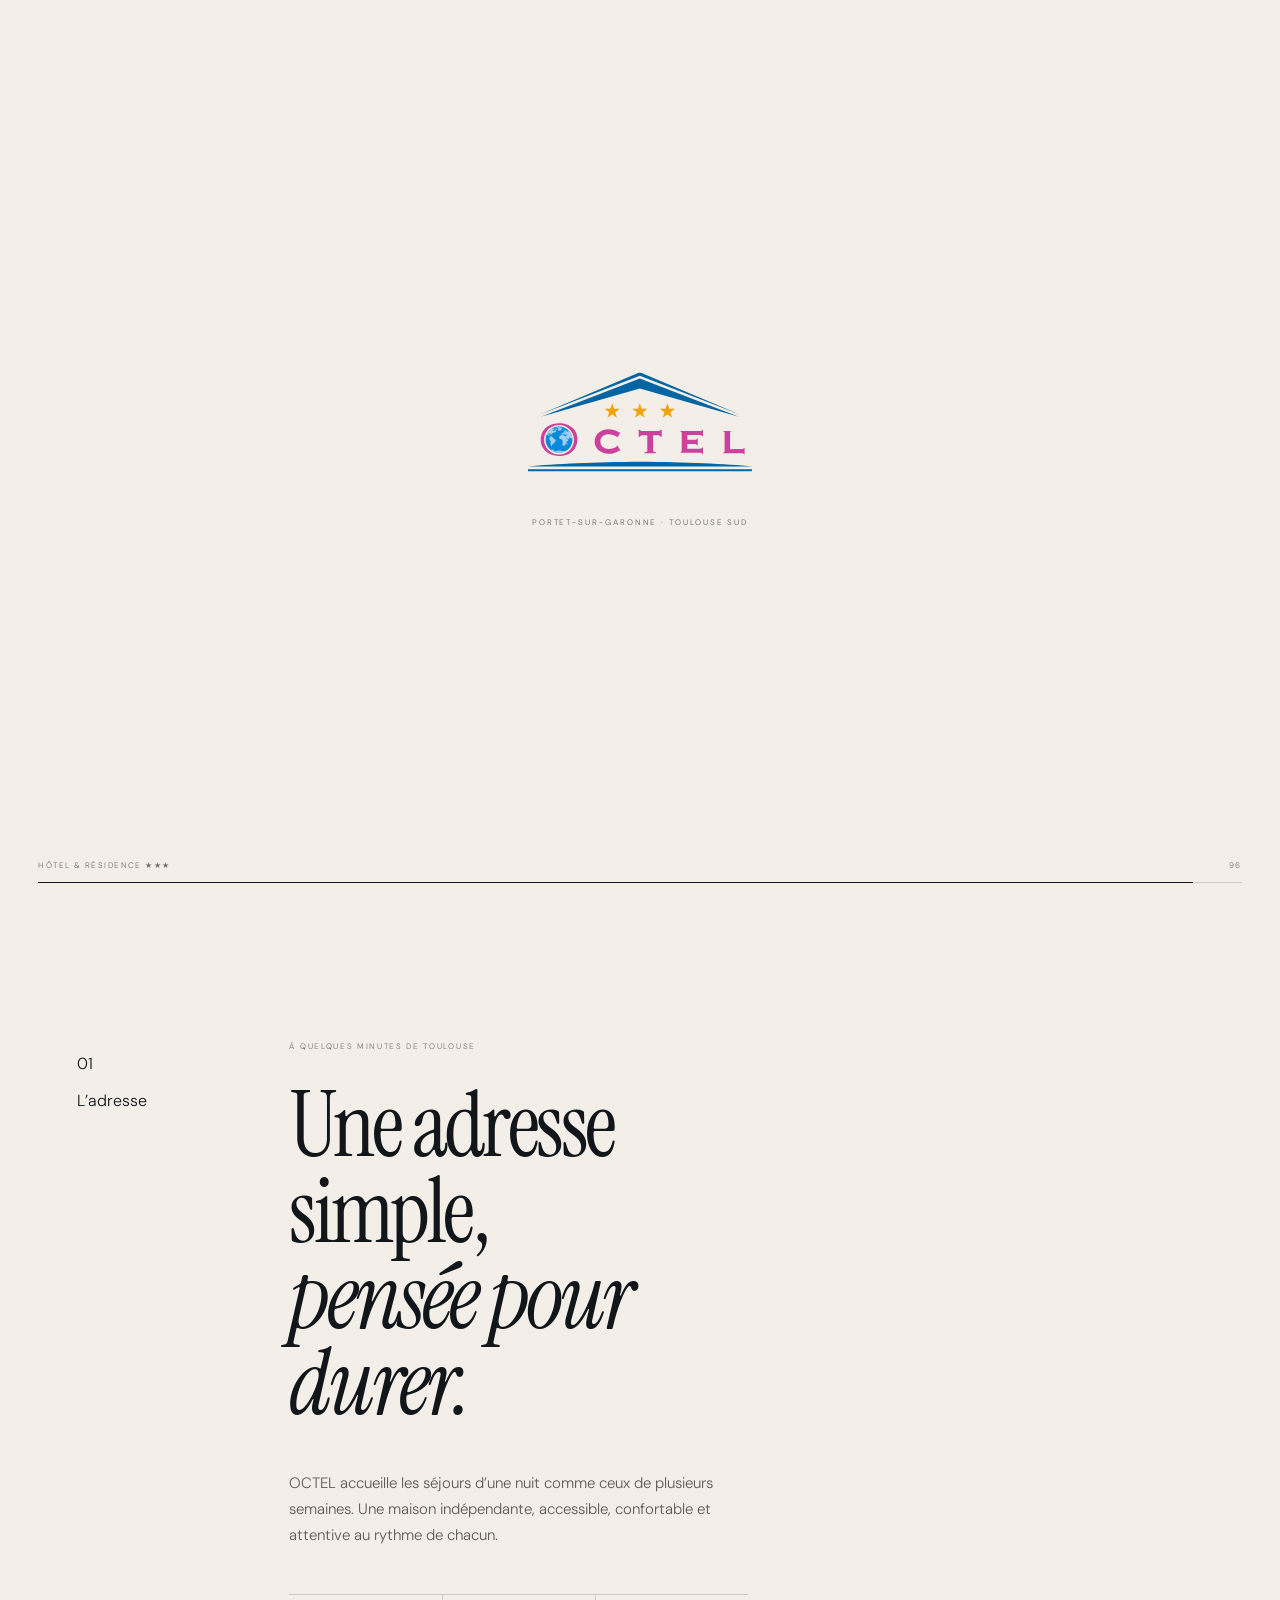
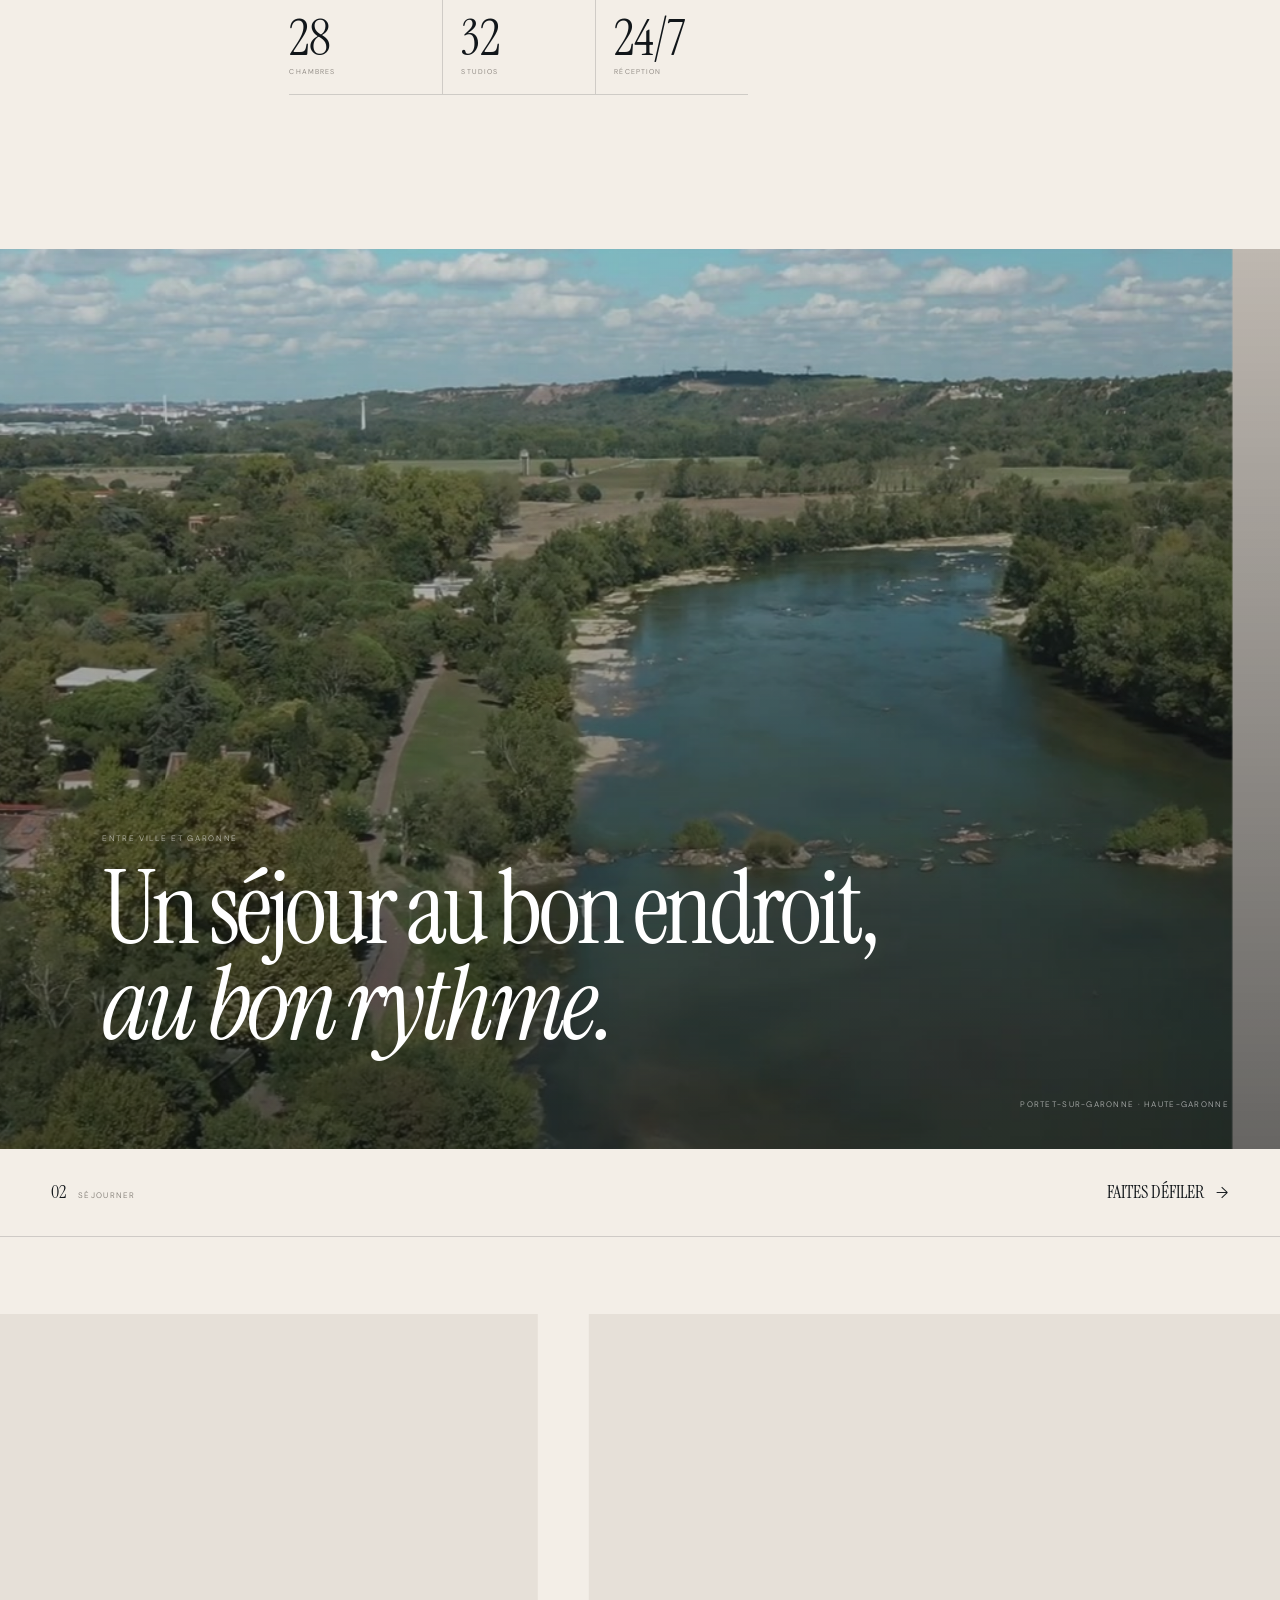
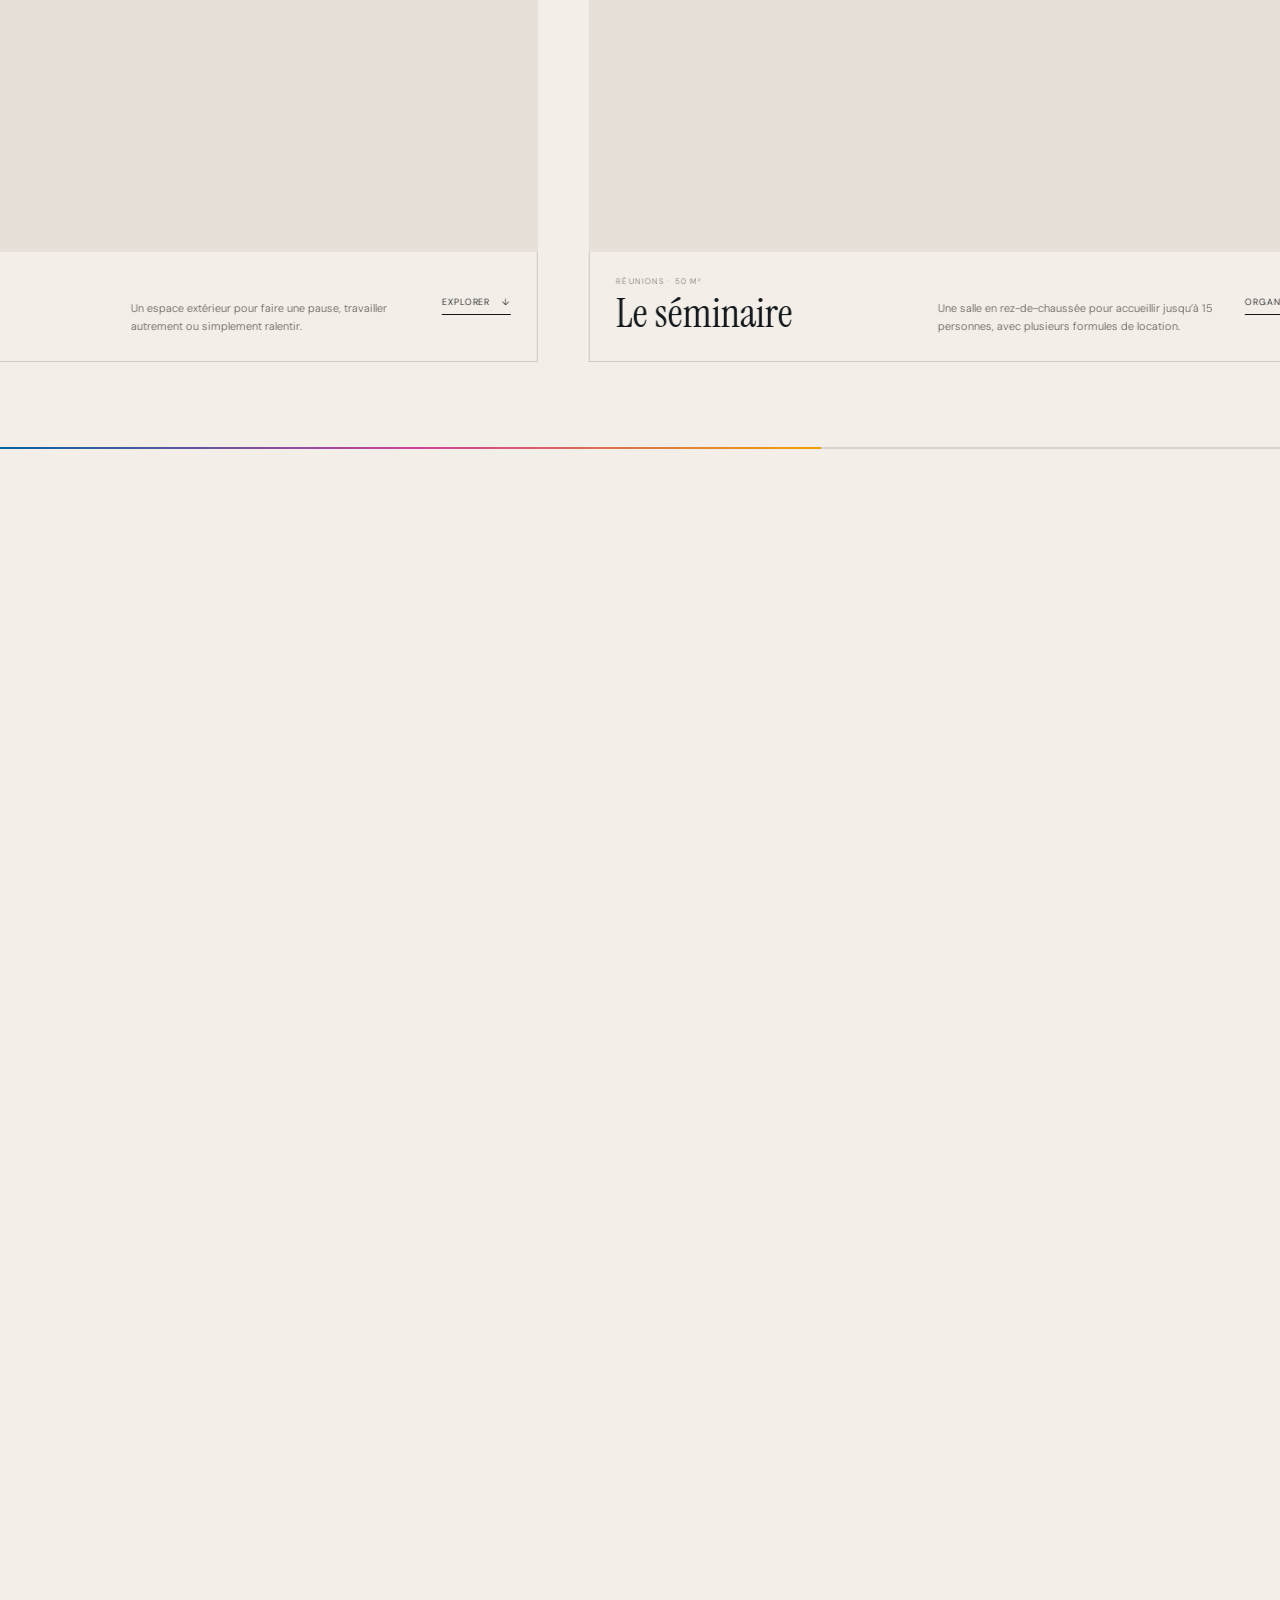
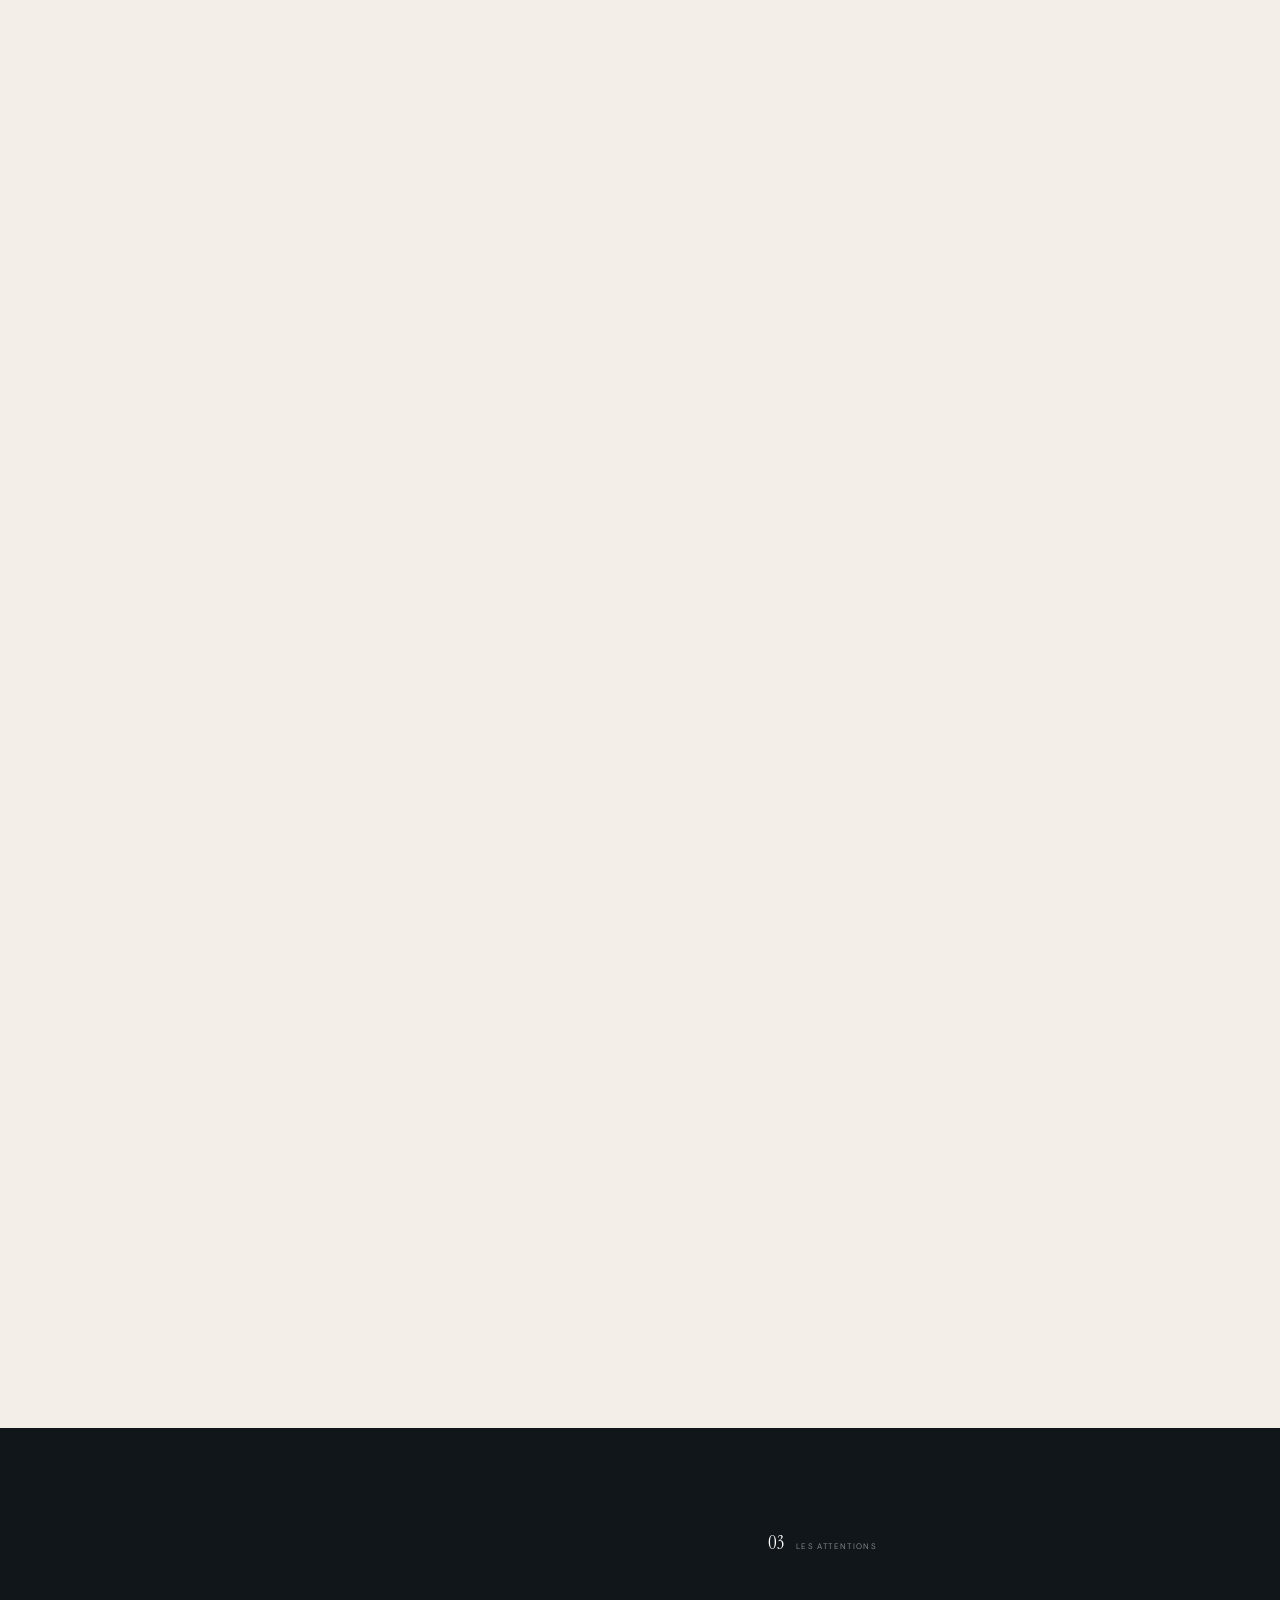
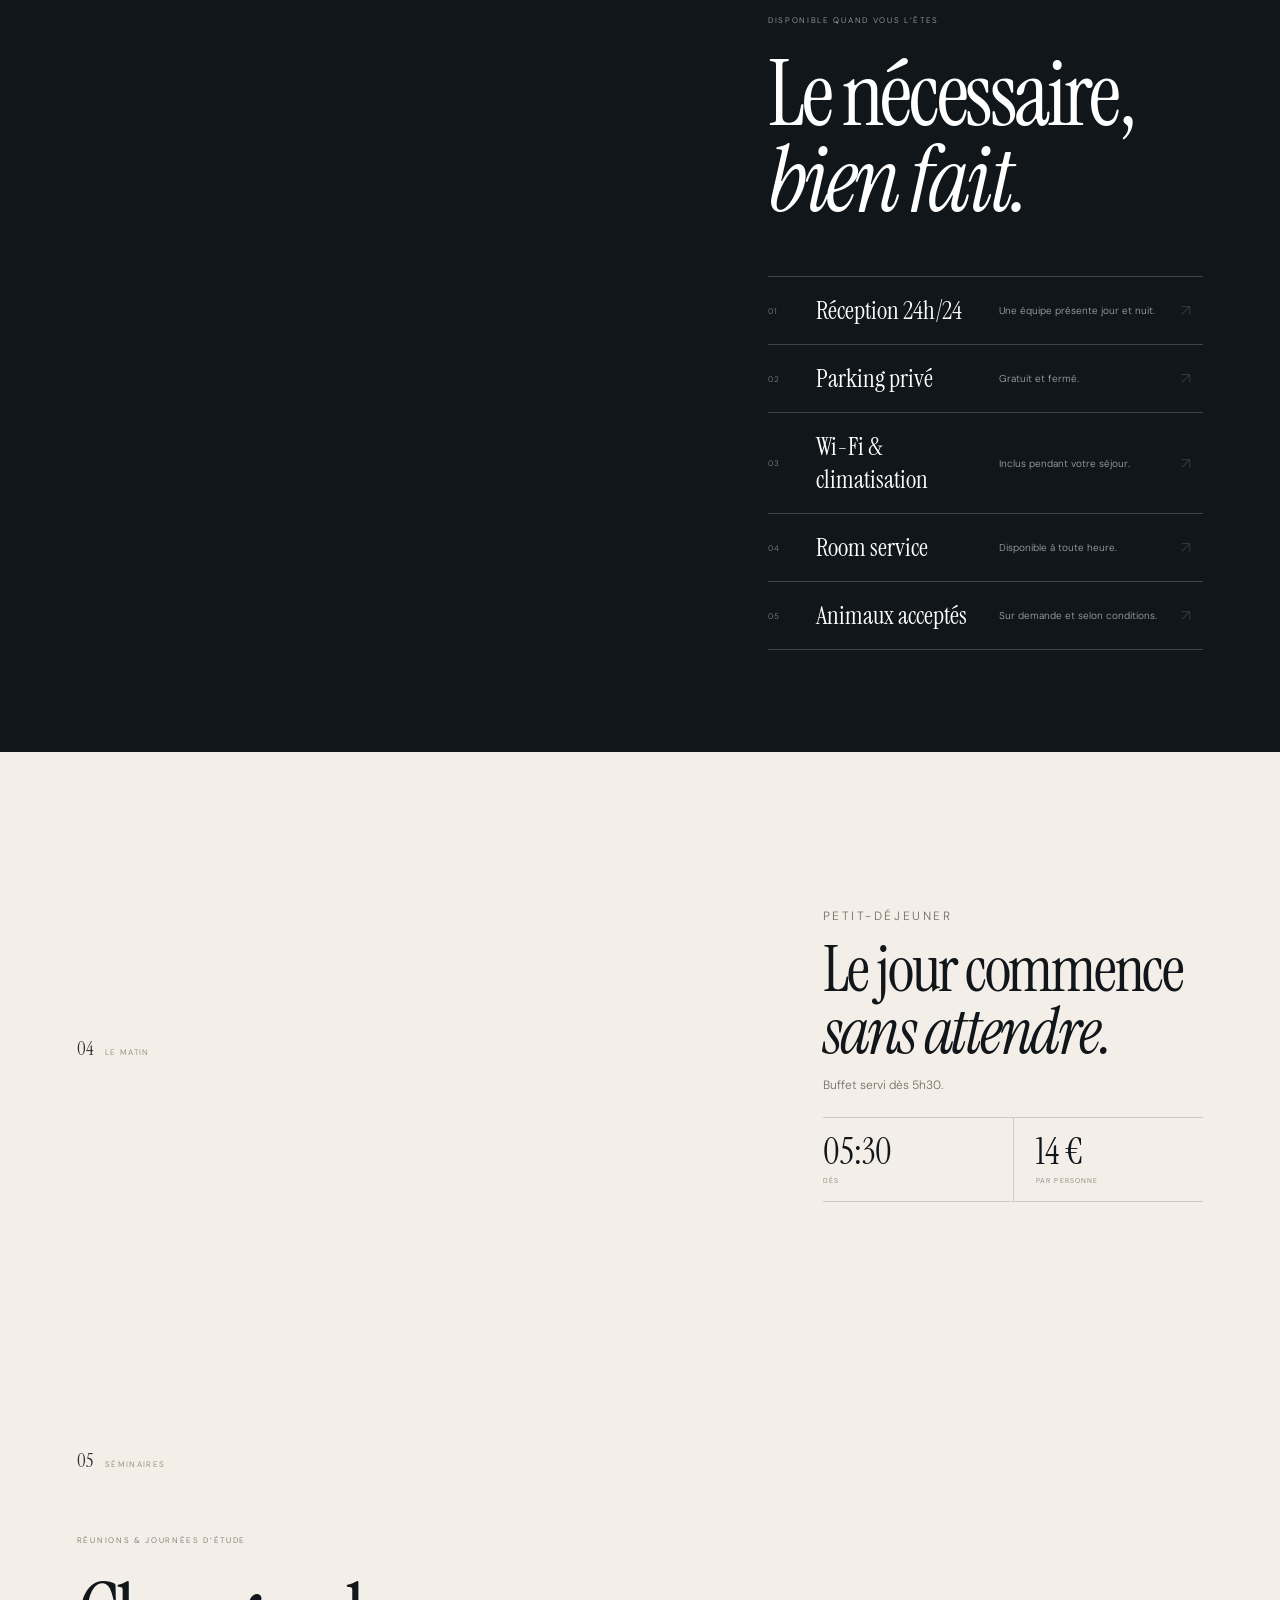
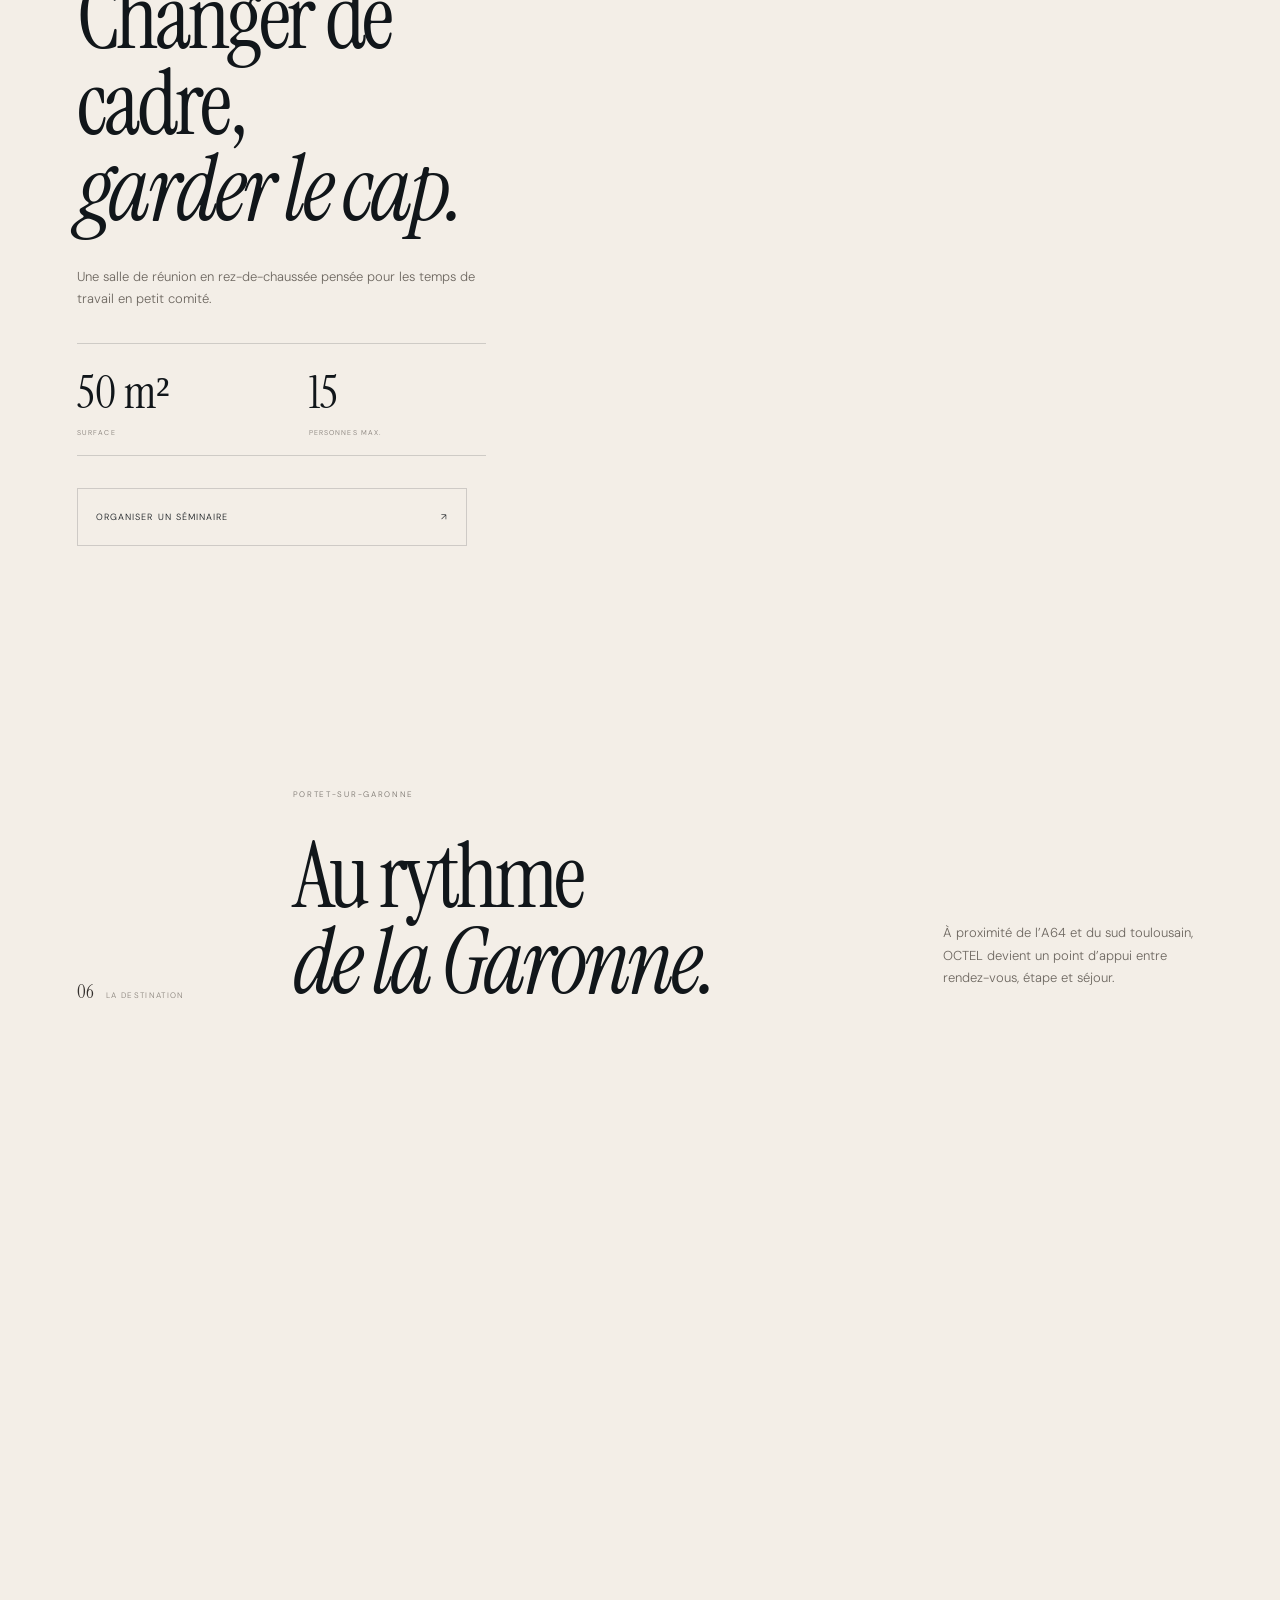
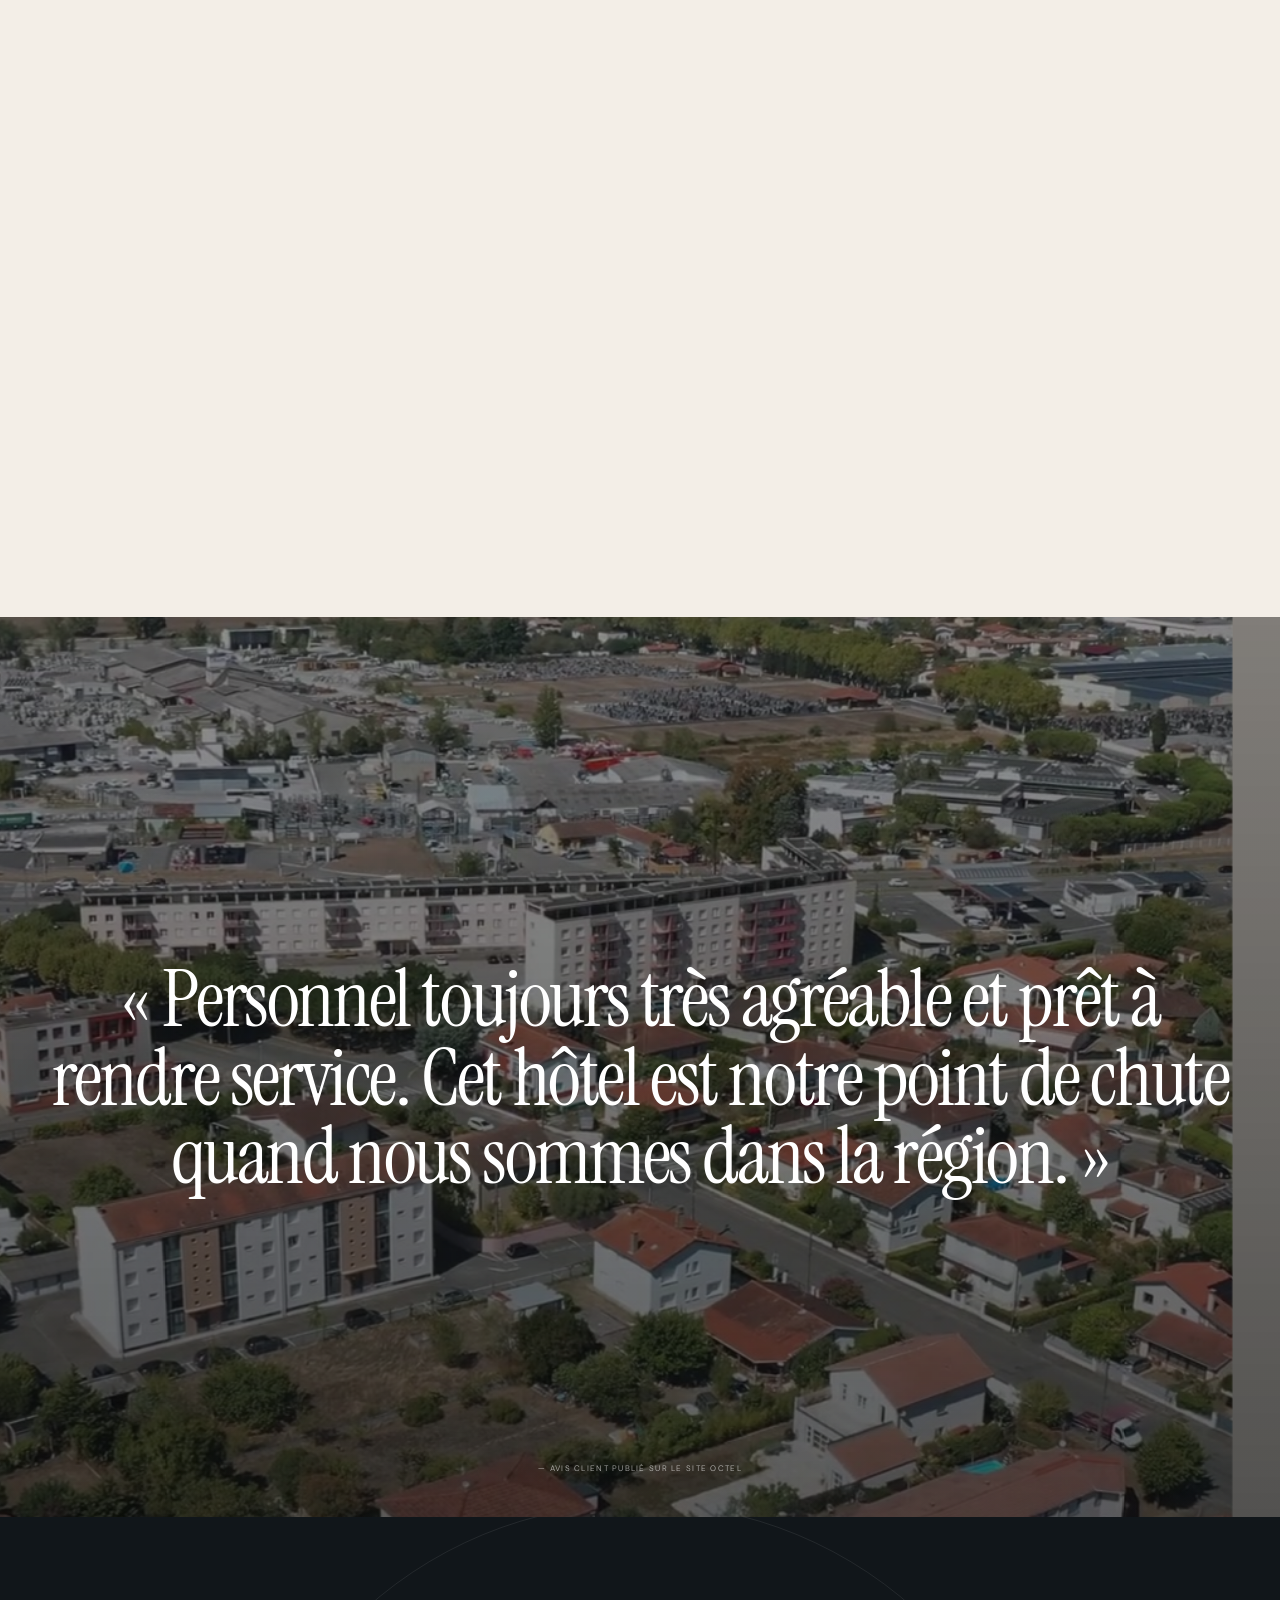
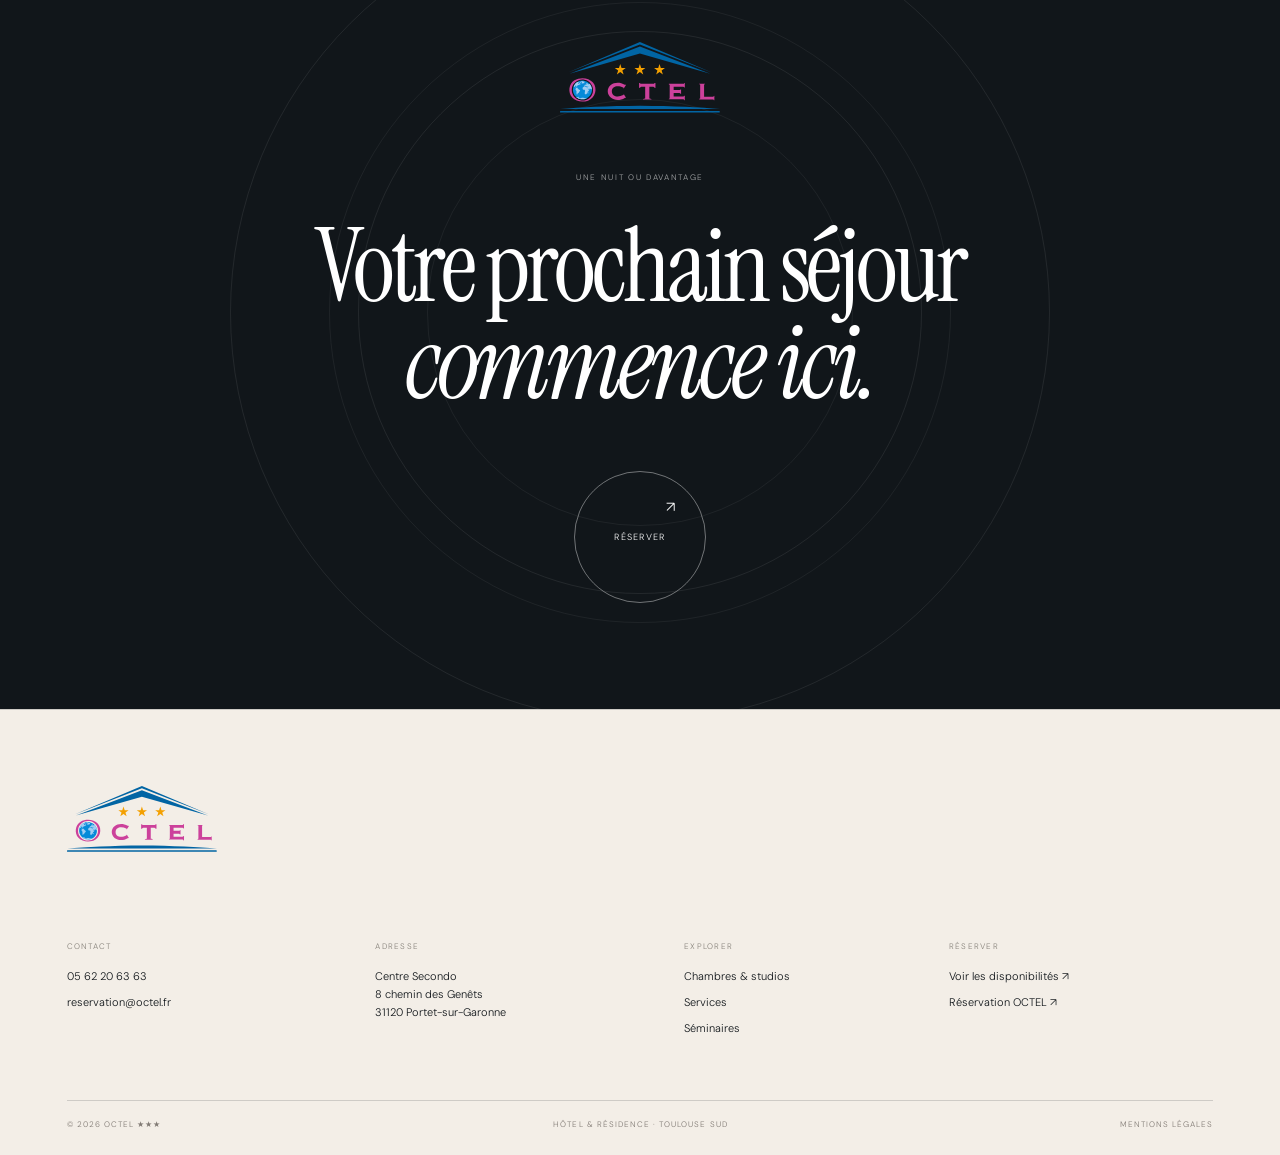
==== index.html @ f2510ccd "Add files via upload" ====
<!doctype html>
<html lang="fr">
<head>
  <meta charset="utf-8">
  <meta name="viewport" content="width=device-width, initial-scale=1, viewport-fit=cover">
  <meta name="theme-color" content="#10171c">
  <meta name="description" content="OCTEL — Hôtel & Résidence ★★★ à Portet-sur-Garonne, Toulouse Sud. Chambres, studios, séminaires et réservation directe.">
  <title>OCTEL — Hôtel & Résidence ★★★ · Toulouse Sud</title>
  <link rel="preconnect" href="https://fonts.googleapis.com">
  <link rel="preconnect" href="https://fonts.gstatic.com" crossorigin>
  <link rel="preconnect" href="https://x.cdrst.com">
  <link rel="preconnect" href="https://y.cdrst.com">
  <link rel="preconnect" href="https://z.cdrst.com">
  <link href="https://fonts.googleapis.com/css2?family=DM+Sans:wght@300;400;500&family=Instrument+Serif:ital@0;1&display=swap" rel="stylesheet">
  <link rel="preload" as="image" href="assets/hero-poster.jpg">
  <link rel="preload" as="video" href="assets/hero-portet.mp4" type="video/mp4">
  <link rel="stylesheet" href="styles.css">
</head>
<body>
  <div class="scroll-progress" aria-hidden="true"><i></i></div>
  <div class="cursor" aria-hidden="true"><span></span></div>

  <div class="preloader preloader-v7" id="preloader" aria-hidden="true">
    <div class="intro-word" aria-hidden="true">
      <span>O</span><span>C</span><span>T</span><span>E</span><span>L</span>
    </div>
    <div class="intro-mark">
      <img src="assets/logo-octel.svg" alt="">
      <p>Portet-sur-Garonne · Toulouse Sud</p>
    </div>
    <div class="intro-meta"><span>Hôtel & Résidence ★★★</span><span id="preloaderPct">00</span></div>
    <div class="intro-line"><i></i></div>
    <div class="intro-panel intro-panel-left"></div>
    <div class="intro-panel intro-panel-right"></div>
  </div>

  <header class="site-header" id="siteHeader">
    <button class="header-action header-menu magnetic hover-pill" id="menuToggle" aria-expanded="false" aria-controls="menuPanel">
      <span class="burger" aria-hidden="true"><i></i><i></i></span><span>Menu</span>
    </button>
    <a class="header-logo" href="#top" aria-label="OCTEL — accueil">
      <img src="assets/logo-octel.svg" alt="OCTEL Hôtel & Résidence trois étoiles">
    </a>
    <button class="header-action header-book magnetic hover-pill" data-open-booking><span>Réserver</span><i>↗</i></button>
  </header>

  <aside class="menu-panel" id="menuPanel" aria-hidden="true">
    <div class="menu-visual" aria-hidden="true" data-hover-media>
      <img id="menuVisual" src="assets/portet-garonne.jpg" alt="">
      <div class="menu-visual-shade"></div>
      <span>Portet-sur-Garonne</span>
    </div>
    <div class="menu-content">
      <div class="menu-top"><span>OCTEL · Hôtel & Résidence ★★★</span><button id="menuClose" class="hover-line">Fermer <i>×</i></button></div>
      <nav class="menu-nav" aria-label="Navigation principale">
        <a href="#hotel" data-menu-image="https://x.cdrst.com/foto/hotel-sf/20fd1/granderesp/hotel-residence-octel-zonasnobles-15ccb24c.jpg"><small>01</small><span>L’hôtel</span><i>↗</i></a>
        <a href="#sejours" data-menu-image="https://x.cdrst.com/foto/hotel-sf/20fd1/granderesp/hotel-residence-octel-habitacion-15ccb242.jpg"><small>02</small><span>Chambres & studios</span><i>↗</i></a>
        <a href="#services" data-menu-image="https://x.cdrst.com/foto/hotel-sf/20fd1/granderesp/hotel-residence-octel-zonasnobles-15ccb23f.jpg"><small>03</small><span>Services</span><i>↗</i></a>
        <a href="#seminaires" data-menu-image="https://www.octel.fr/wp/wp-content/uploads/2018/02/cropped-sem2.png"><small>04</small><span>Séminaires</span><i>↗</i></a>
        <a href="#portet" data-menu-image="assets/portet-garonne.jpg"><small>05</small><span>Portet & la Garonne</span><i>↗</i></a>
      </nav>
      <div class="menu-foot">
        <div><span>Contact</span><a class="hover-line" href="tel:+33562206363">05 62 20 63 63</a><a class="hover-line" href="mailto:reservation@octel.fr">reservation@octel.fr</a></div>
        <div><span>Adresse</span><p>8 chemin des Genêts<br>31120 Portet-sur-Garonne</p></div>
      </div>
    </div>
  </aside>

  <div class="booking-drawer" id="bookingDrawer" aria-hidden="true">
    <button class="booking-backdrop" data-close-booking aria-label="Fermer la réservation"></button>
    <section class="booking-sheet" role="dialog" aria-modal="true" aria-labelledby="bookingTitle">
      <div class="booking-head"><span>Réservation directe</span><button data-close-booking aria-label="Fermer">×</button></div>
      <p class="eyebrow">OCTEL · Toulouse Sud</p>
      <h2 id="bookingTitle">Quand souhaitez-vous<br><em>nous rejoindre ?</em></h2>
      <form class="booking-form" data-novaresa-form>
        <label><span>Arrivée</span><input type="date" name="arrival" required></label>
        <label><span>Départ</span><input type="date" name="departure" required></label>
        <button type="submit" class="booking-submit magnetic"><span>Voir les disponibilités</span><i>↗</i></button>
      </form>
      <p class="booking-note">Les disponibilités et tarifs sont finalisés sur Novaresa, le moteur de réservation utilisé par OCTEL.</p>
    </section>
  </div>

  <main id="top">
    <section class="hero theme-dark" data-header-tone="light" aria-labelledby="heroTitle">
      <video class="hero-video" autoplay muted loop playsinline preload="auto" poster="assets/hero-poster.jpg" disablepictureinpicture aria-hidden="true">
        <source src="assets/hero-portet.mp4" type="video/mp4">
      </video>
      <div class="hero-grade" aria-hidden="true"></div>
      <div class="hero-grain" aria-hidden="true"></div>
      <div class="hero-copy" data-parallax="-0.025">
        <p class="hero-kicker intro-item">Portet-sur-Garonne · Toulouse Sud</p>
        <h1 id="heroTitle" class="hero-title intro-item"><span>Votre point d’ancrage</span><em>au sud de Toulouse.</em></h1>
        <p class="hero-note intro-item">Hôtel & Résidence ★★★ · indépendant</p>
      </div>
      <form class="hero-booking intro-item" data-novaresa-form aria-label="Rechercher un séjour" data-parallax="0.012">
        <label><span>Arrivée</span><input type="date" name="arrival" required></label>
        <label><span>Départ</span><input type="date" name="departure" required></label>
        <button class="hero-booking-submit" type="submit"><span>Disponibilités</span><i>↗</i></button>
      </form>
      <a class="hero-scroll intro-item hover-line" href="#hotel"><span>Découvrir</span><i></i></a>
      <p class="hero-side-label intro-item">OCTEL · 43°31' N</p>
    </section>

    <section class="opening theme-light" id="hotel" data-header-tone="dark">
      <div class="opening-index reveal"><span>01</span><p>L’adresse</p></div>
      <div class="opening-copy">
        <p class="eyebrow reveal">À quelques minutes de Toulouse</p>
        <h2 class="grand-title reveal" data-parallax="-0.016">Une adresse simple,<br><em>pensée pour durer.</em></h2>
        <p class="opening-text reveal">OCTEL accueille les séjours d’une nuit comme ceux de plusieurs semaines. Une maison indépendante, accessible, confortable et attentive au rythme de chacun.</p>
        <div class="opening-stats reveal">
          <div><strong>28</strong><span>chambres</span></div>
          <div><strong>32</strong><span>studios</span></div>
          <div><strong>24/7</strong><span>réception</span></div>
        </div>
      </div>
      <figure class="opening-visual image-reveal interactive-media" data-cursor="Entrer" data-parallax="0.022">
        <img referrerpolicy="no-referrer" src="https://x.cdrst.com/foto/hotel-sf/20fd1/granderesp/hotel-residence-octel-zonasnobles-15ccb24c.jpg" data-fallback="assets/reception-fallback.svg" alt="Hall et réception de l’Hôtel & Résidence OCTEL" loading="eager">
        <figcaption><span>Le hall</span><i>Une équipe présente jour & nuit</i></figcaption>
      </figure>
    </section>

    <section class="cinematic theme-dark" data-header-tone="light">
      <div class="cinematic-media parallax-clip interactive-media" data-cursor="Portet">
        <img src="assets/portet-garonne.jpg" alt="Vue aérienne de la Garonne à Portet-sur-Garonne" data-parallax-img="0.095">
      </div>
      <div class="cinematic-shade"></div>
      <div class="cinematic-copy reveal" data-parallax="-0.03">
        <p class="eyebrow light">Entre ville et Garonne</p>
        <h2>Un séjour au bon endroit,<br><em>au bon rythme.</em></h2>
      </div>
      <p class="cinematic-caption reveal">Portet-sur-Garonne · Haute-Garonne</p>
    </section>

    <section class="journey theme-light" id="sejours" data-header-tone="dark">
      <div class="journey-sticky">
        <div class="journey-topline">
          <div><span>02</span><p>Séjourner</p></div>
          <p class="journey-hint"><span class="desktop-only">Faites défiler</span><span class="mobile-only">Glissez</span><i>→</i></p>
        </div>
        <div class="journey-track" id="journeyTrack">
          <article class="journey-intro-panel">
            <p class="eyebrow">Une nuit, une semaine, plusieurs mois</p>
            <h2>Choisir son<br><em>propre tempo.</em></h2>
            <p>Deux formats, une même attention : de l’espace, du calme et ce qu’il faut pour se sentir immédiatement à l’aise.</p>
          </article>

          <article class="journey-card interactive-card" data-cursor="Découvrir">
            <div class="journey-media image-reveal interactive-media">
              <img referrerpolicy="no-referrer" src="https://x.cdrst.com/foto/hotel-sf/20fd1/granderesp/hotel-residence-octel-habitacion-15ccb242.jpg" data-fallback="assets/room-fallback.svg" alt="Chambre double de l’Hôtel & Résidence OCTEL" loading="eager" data-card-parallax>
              <span class="journey-number">01</span><span class="media-corner">King 180×200</span>
            </div>
            <div class="journey-card-copy">
              <div><p>Chambre · 25 m²</p><h3>La chambre</h3></div>
              <p>Lit King size, espace bureau, climatisation, coffre-fort, plateau de courtoisie et télévision HD.</p>
              <button data-open-booking class="text-link">Disponibilités <i>↗</i></button>
            </div>
          </article>

          <article class="journey-card interactive-card" data-cursor="Découvrir">
            <div class="journey-media image-reveal interactive-media">
              <img referrerpolicy="no-referrer" src="https://z.cdrst.com/foto/hotel-sf/20fd1/granderesp/hotel-residence-octel-habitacion-15ccb262.jpg" data-fallback="assets/studio-fallback.svg" alt="Studio équipé de l’Hôtel & Résidence OCTEL" loading="eager" data-card-parallax>
              <span class="journey-number">02</span><span class="media-corner">Séjour autonome</span>
            </div>
            <div class="journey-card-copy">
              <div><p>Studio · 25 m²</p><h3>Le studio</h3></div>
              <p>Un espace autonome avec cuisine équipée : plaques, micro-ondes, réfrigérateur, grille-pain et vaisselle.</p>
              <button data-open-booking class="text-link">Disponibilités <i>↗</i></button>
            </div>
          </article>

          <article class="journey-card interactive-card" data-cursor="Explorer">
            <div class="journey-media image-reveal interactive-media">
              <img referrerpolicy="no-referrer" src="https://x.cdrst.com/foto/hotel-sf/20fd1/granderesp/hotel-residence-octel-zonasnobles-15ccb23f.jpg" data-fallback="assets/terrace-fallback.svg" alt="Terrasse extérieure de l’Hôtel & Résidence OCTEL" loading="eager" data-card-parallax>
              <span class="journey-number">03</span><span class="media-corner">À l’air libre</span>
            </div>
            <div class="journey-card-copy">
              <div><p>Entre deux temps</p><h3>La terrasse</h3></div>
              <p>Un espace extérieur pour faire une pause, travailler autrement ou simplement ralentir.</p>
              <a href="#services" class="text-link">Explorer <i>↓</i></a>
            </div>
          </article>

          <article class="journey-card interactive-card" data-cursor="Découvrir">
            <div class="journey-media image-reveal interactive-media">
              <img referrerpolicy="no-referrer" src="https://www.octel.fr/wp/wp-content/uploads/2018/02/cropped-sem2.png" data-fallback="assets/seminar-local.jpg" alt="Salle de séminaire de l’Hôtel & Résidence OCTEL" loading="eager" data-card-parallax>
              <span class="journey-number">04</span><span class="media-corner">Jusqu’à 15 personnes</span>
            </div>
            <div class="journey-card-copy">
              <div><p>Réunions · 50 m²</p><h3>Le séminaire</h3></div>
              <p>Une salle en rez-de-chaussée pour accueillir jusqu’à 15 personnes, avec plusieurs formules de location.</p>
              <a href="#seminaires" class="text-link">Organiser <i>↓</i></a>
            </div>
          </article>
        </div>
        <div class="journey-progress" aria-hidden="true"><i></i></div>
      </div>
    </section>

    <section class="services theme-dark" id="services" data-header-tone="light">
      <figure class="services-media parallax-clip image-reveal interactive-media" data-cursor="Bienvenue">
        <img referrerpolicy="no-referrer" src="https://x.cdrst.com/foto/hotel-sf/20fd1/granderesp/hotel-residence-octel-zonasnobles-15ccb24c.jpg" data-fallback="assets/reception-fallback.svg" alt="Réception de l’Hôtel & Résidence OCTEL" loading="lazy" data-parallax-img="0.075">
        <figcaption>Réception OCTEL · 24h/24</figcaption>
      </figure>
      <div class="services-copy">
        <div class="section-index light reveal"><span>03</span><p>Les attentions</p></div>
        <p class="eyebrow light reveal">Disponible quand vous l’êtes</p>
        <h2 class="grand-title light reveal" data-parallax="-0.014">Le nécessaire,<br><em>bien fait.</em></h2>
        <div class="service-lines">
          <div class="service-line reveal"><span>01</span><strong>Réception 24h/24</strong><p>Une équipe présente jour et nuit.</p><i>↗</i></div>
          <div class="service-line reveal"><span>02</span><strong>Parking privé</strong><p>Gratuit et fermé.</p><i>↗</i></div>
          <div class="service-line reveal"><span>03</span><strong>Wi-Fi & climatisation</strong><p>Inclus pendant votre séjour.</p><i>↗</i></div>
          <div class="service-line reveal"><span>04</span><strong>Room service</strong><p>Disponible à toute heure.</p><i>↗</i></div>
          <div class="service-line reveal"><span>05</span><strong>Animaux acceptés</strong><p>Sur demande et selon conditions.</p><i>↗</i></div>
        </div>
      </div>
    </section>

    <section class="breakfast theme-light" data-header-tone="dark">
      <div class="breakfast-inner">
        <div class="section-index reveal"><span>04</span><p>Le matin</p></div>
        <figure class="breakfast-media image-reveal interactive-media" data-cursor="Le matin">
          <img referrerpolicy="no-referrer" src="https://x.cdrst.com/foto/hotel-sf/20fd1/granderesp/hotel-residence-octel-restauracion-15ccb256.jpg" data-fallback="assets/breakfast-fallback.svg" alt="Buffet de petit-déjeuner de l’Hôtel OCTEL" loading="lazy" data-parallax-img="0.04">
        </figure>
        <div class="breakfast-copy reveal">
          <p class="eyebrow">Petit-déjeuner</p>
          <h2>Le jour commence<br><em>sans attendre.</em></h2>
          <p>Buffet servi dès 5h30.</p>
          <div class="breakfast-facts"><span><strong>05:30</strong><small>dès</small></span><span><strong>14 €</strong><small>par personne</small></span></div>
        </div>
      </div>
    </section>

    <section class="seminar theme-light" id="seminaires" data-header-tone="dark">
      <div class="seminar-copy">
        <div class="section-index reveal"><span>05</span><p>Séminaires</p></div>
        <p class="eyebrow reveal">Réunions & journées d’étude</p>
        <h2 class="grand-title reveal" data-parallax="-0.014">Changer de cadre,<br><em>garder le cap.</em></h2>
        <p class="seminar-text reveal">Une salle de réunion en rez-de-chaussée pensée pour les temps de travail en petit comité.</p>
        <div class="seminar-facts reveal"><span><strong>50 m²</strong><small>surface</small></span><span><strong>15</strong><small>personnes max.</small></span></div>
        <a class="outline-link reveal" href="mailto:reservation@octel.fr?subject=Demande%20séminaire%20OCTEL"><span>Organiser un séminaire</span><i>↗</i></a>
      </div>
      <figure class="seminar-media parallax-clip image-reveal interactive-media" data-cursor="Voir">
        <img referrerpolicy="no-referrer" src="https://www.octel.fr/wp/wp-content/uploads/2018/02/cropped-sem2.png" data-fallback="assets/seminar-local.jpg" alt="Salle de séminaire OCTEL en configuration de réunion" loading="lazy" data-parallax-img="0.06">
        <figcaption><span>La salle OCTEL</span><i>Portet-sur-Garonne</i></figcaption>
      </figure>
    </section>

    <section class="destination theme-light" id="portet" data-header-tone="dark">
      <div class="destination-heading">
        <div class="section-index reveal"><span>06</span><p>La destination</p></div>
        <div>
          <p class="eyebrow reveal">Portet-sur-Garonne</p>
          <h2 class="grand-title reveal" data-parallax="-0.018">Au rythme<br><em>de la Garonne.</em></h2>
        </div>
        <p class="destination-intro reveal">À proximité de l’A64 et du sud toulousain, OCTEL devient un point d’appui entre rendez-vous, étape et séjour.</p>
      </div>
      <div class="destination-gallery">
        <figure class="destination-card destination-card-a image-reveal interactive-media" data-cursor="Explorer"><img src="assets/portet-garonne.jpg" alt="La Garonne à Portet-sur-Garonne" data-parallax-img="0.055"><figcaption><span>01</span><b>La Garonne</b><i>Explorer ↗</i></figcaption></figure>
        <figure class="destination-card destination-card-b image-reveal interactive-media" data-cursor="Explorer"><img src="assets/portet-centre.jpg" alt="Le centre ancien de Portet-sur-Garonne" data-parallax-img="0.075"><figcaption><span>02</span><b>Le centre ancien</b><i>Explorer ↗</i></figcaption></figure>
        <figure class="destination-card destination-card-c image-reveal interactive-media" data-cursor="Explorer"><img src="assets/portet-sud.jpg" alt="Vue aérienne du sud toulousain depuis Portet-sur-Garonne" data-parallax-img="0.065"><figcaption><span>03</span><b>Le sud toulousain</b><i>Explorer ↗</i></figcaption></figure>
      </div>
    </section>

    <section class="quote-scene theme-dark" data-header-tone="light">
      <div class="quote-image parallax-clip interactive-media"><img src="assets/portet-sud.jpg" alt="Vue aérienne de Portet-sur-Garonne" data-parallax-img="0.095"></div>
      <div class="quote-shade"></div>
      <blockquote class="reveal" data-parallax="-0.022">« Personnel toujours très agréable et prêt à rendre service. Cet hôtel est notre point de chute quand nous sommes dans la région. »</blockquote>
      <p class="quote-source reveal">— Avis client publié sur le site OCTEL</p>
    </section>

    <section class="final theme-dark" data-header-tone="light">
      <div class="final-orbit" aria-hidden="true"></div>
      <div class="final-orbit final-orbit-b" aria-hidden="true"></div>
      <img class="final-logo reveal" src="assets/logo-octel.svg" alt="OCTEL">
      <p class="eyebrow light reveal">Une nuit ou davantage</p>
      <h2 class="reveal" data-parallax="-0.012">Votre prochain séjour<br><em>commence ici.</em></h2>
      <button class="final-cta magnetic reveal" data-open-booking><span>Réserver</span><i>↗</i></button>
    </section>
  </main>

  <footer class="theme-light" data-header-tone="dark">
    <div class="footer-brand"><img src="assets/logo-octel.svg" alt="OCTEL"></div>
    <div class="footer-grid">
      <div><span>Contact</span><a class="hover-line" href="tel:+33562206363">05 62 20 63 63</a><a class="hover-line" href="mailto:reservation@octel.fr">reservation@octel.fr</a></div>
      <div><span>Adresse</span><p>Centre Secondo<br>8 chemin des Genêts<br>31120 Portet-sur-Garonne</p></div>
      <div><span>Explorer</span><a class="hover-line" href="#sejours">Chambres & studios</a><a class="hover-line" href="#services">Services</a><a class="hover-line" href="#seminaires">Séminaires</a></div>
      <div><span>Réserver</span><button class="hover-line" data-open-booking>Voir les disponibilités ↗</button><a class="hover-line" href="https://www.octel.fr/wp/reservation-php/" target="_blank" rel="noopener">Réservation OCTEL ↗</a></div>
    </div>
    <div class="footer-bottom"><span>© 2026 OCTEL ★★★</span><span>Hôtel & Résidence · Toulouse Sud</span><a class="hover-line" href="https://www.octel.fr/wp/contact/mentions-legales/" target="_blank" rel="noopener">Mentions légales</a></div>
  </footer>

  <script src="script.js"></script>
</body>
</html>
---- styles.css ----
:root{
  --paper:#f3eee7;--paper-2:#e9e2d8;--ink:#11161a;--ink-2:#1a2228;--muted:#77716a;
  --line:rgba(17,22,26,.16);--line-light:rgba(255,255,255,.20);--white:#fafafa;
  --blue:#0265a4;--pink:#cc419b;--gold:#f3a001;
  --serif:"Instrument Serif",Georgia,serif;--sans:"DM Sans",Arial,sans-serif;
  --ease:cubic-bezier(.22,.75,.24,1);--ease-soft:cubic-bezier(.16,1,.3,1);--header-h:96px;
}
*{box-sizing:border-box}
html{scroll-behavior:smooth;background:var(--paper)}
body{margin:0;background:var(--paper);color:var(--ink);font-family:var(--sans);font-weight:300;overflow-x:hidden;overscroll-behavior-y:none}
body.loading,body.menu-open,body.booking-open{overflow:hidden}
button,input{font:inherit}button{border:0;background:none;color:inherit;padding:0;cursor:pointer}a{color:inherit;text-decoration:none}
img,video{display:block;max-width:100%}::selection{background:var(--pink);color:white}

.scroll-progress{position:fixed;z-index:190;top:0;left:0;width:100%;height:2px;pointer-events:none}.scroll-progress i{display:block;width:100%;height:100%;background:linear-gradient(90deg,var(--blue),var(--pink),var(--gold));transform-origin:left;transform:scaleX(0)}

/* PRELOADER */
.preloader{position:fixed;inset:0;z-index:1000;background:#0d1419;color:#fff;overflow:hidden;display:grid;place-items:center;isolation:isolate;clip-path:inset(0)}
.preloader-ambient{position:absolute;inset:-25%;background:radial-gradient(circle at 50% 45%,rgba(2,101,164,.28),transparent 24%),radial-gradient(circle at 56% 53%,rgba(204,65,155,.19),transparent 29%),radial-gradient(circle at 47% 57%,rgba(243,160,1,.13),transparent 20%);filter:blur(25px);animation:ambientMove 5s ease-in-out infinite alternate}
.preloader-grid{position:absolute;inset:0;background-image:linear-gradient(rgba(255,255,255,.035) 1px,transparent 1px),linear-gradient(90deg,rgba(255,255,255,.035) 1px,transparent 1px);background-size:7.5vw 7.5vw;mask-image:radial-gradient(circle at 50% 50%,#000,transparent 68%);opacity:.55}
.preloader-orbit{position:absolute;left:50%;top:50%;border:1px solid rgba(255,255,255,.12);border-radius:50%;transform:translate(-50%,-50%);pointer-events:none}
.orbit-a{width:min(72vw,820px);aspect-ratio:1;animation:spinA 18s linear infinite}.orbit-a::after{content:"";position:absolute;width:8px;height:8px;border-radius:50%;background:var(--pink);left:50%;top:-4px;box-shadow:0 0 30px var(--pink)}
.orbit-b{width:min(48vw,560px);aspect-ratio:1;border-color:rgba(255,255,255,.07);animation:spinB 13s linear infinite}.orbit-b::after{content:"";position:absolute;width:6px;height:6px;border-radius:50%;background:var(--gold);right:10%;bottom:12%;box-shadow:0 0 28px var(--gold)}
.preloader-stage{position:relative;z-index:5;text-align:center;display:grid;justify-items:center;gap:18px;transition:transform .9s var(--ease-soft),opacity .45s ease,filter .55s ease}
.preloader-place,.preloader-caption{margin:0;font-size:8px;letter-spacing:.28em;text-transform:uppercase;color:rgba(255,255,255,.58)}
.preloader-logo-wrap{position:relative;width:min(360px,62vw);padding:14px 0;overflow:hidden}.preloader-logo-wrap img{position:relative;z-index:2;width:100%;height:auto;transform:scale(.84);opacity:0;filter:blur(9px);animation:preLogo 1.2s var(--ease-soft) .22s forwards}
.preloader-logo-glow{position:absolute;inset:22% 8%;background:linear-gradient(90deg,rgba(2,101,164,.34),rgba(204,65,155,.34),rgba(243,160,1,.24));filter:blur(28px);opacity:.7;animation:glowPulse 2.4s ease-in-out infinite}
.preloader-scan{position:absolute;z-index:3;top:0;bottom:0;width:1px;left:0;background:rgba(255,255,255,.95);box-shadow:0 0 18px rgba(255,255,255,.8);animation:scan 1.4s var(--ease-soft) .1s forwards}
.preloader-side{position:absolute;z-index:5;top:50%;font-size:7px;letter-spacing:.24em;color:rgba(255,255,255,.36);writing-mode:vertical-rl;text-transform:uppercase}.preloader-side-left{left:26px;transform:translateY(-50%) rotate(180deg)}.preloader-side-right{right:26px;transform:translateY(-50%)}
.preloader-bottom{position:absolute;z-index:6;left:36px;right:36px;bottom:30px;display:flex;justify-content:space-between;font-size:8px;letter-spacing:.18em;text-transform:uppercase;color:rgba(255,255,255,.55);transition:opacity .3s ease}
.preloader-track{position:absolute;z-index:6;left:36px;right:36px;bottom:16px;height:1px;background:rgba(255,255,255,.14)}.preloader-track i{display:block;height:100%;width:100%;transform-origin:left;transform:scaleX(0);background:#fff}
.preloader-colorbars{position:absolute;z-index:7;left:0;right:0;bottom:0;height:4px;display:grid;grid-template-columns:1fr 1fr 1fr;transform:scaleX(0);transform-origin:center;animation:colorbarIn .8s var(--ease-soft) .9s forwards}.preloader-colorbars i:nth-child(1){background:var(--blue)}.preloader-colorbars i:nth-child(2){background:var(--pink)}.preloader-colorbars i:nth-child(3){background:var(--gold)}
.preloader-shutter{position:absolute;z-index:3;left:0;width:100%;height:50%;background:#0d1419;transform:translateY(0);pointer-events:none}.shutter-top{top:0}.shutter-bottom{bottom:0}
.preloader.is-out .preloader-stage{transform:scale(1.12);opacity:0;filter:blur(7px)}.preloader.is-out .preloader-orbit{opacity:0;transform:translate(-50%,-50%) scale(1.35);transition:opacity .45s ease,transform .8s var(--ease-soft)}.preloader.is-out .preloader-bottom,.preloader.is-out .preloader-track,.preloader.is-out .preloader-side{opacity:0}.preloader.is-out .shutter-top{transform:translateY(-101%);transition:transform 1s var(--ease-soft) .12s}.preloader.is-out .shutter-bottom{transform:translateY(101%);transition:transform 1s var(--ease-soft) .12s}
@keyframes preLogo{to{opacity:1;transform:scale(1);filter:blur(0)}}@keyframes scan{0%{left:0;opacity:0}15%{opacity:1}85%{opacity:1}100%{left:100%;opacity:0}}@keyframes spinA{to{transform:translate(-50%,-50%) rotate(360deg)}}@keyframes spinB{to{transform:translate(-50%,-50%) rotate(-360deg)}}@keyframes ambientMove{to{transform:translate3d(2%,-1%,0) scale(1.05)}}@keyframes glowPulse{50%{opacity:1;transform:scale(1.08)}}@keyframes colorbarIn{to{transform:scaleX(1)}}

/* HEADER */
.site-header{position:fixed;z-index:150;top:0;left:0;width:100%;height:var(--header-h);display:grid;grid-template-columns:1fr auto 1fr;align-items:center;padding:0 clamp(20px,3.4vw,58px);transition:height .5s var(--ease),background-color .4s ease,color .35s ease,border-color .35s ease,transform .48s var(--ease);border-bottom:1px solid transparent;color:#fff}
.site-header.scrolled{height:80px;backdrop-filter:blur(20px) saturate(130%);-webkit-backdrop-filter:blur(20px) saturate(130%)}
.site-header.tone-light{color:#fff;background:rgba(9,15,18,.48);border-color:rgba(255,255,255,.08)}.site-header.tone-dark{color:var(--ink);background:rgba(243,238,231,.88);border-color:rgba(17,22,26,.08)}.site-header.at-top{background:linear-gradient(180deg,rgba(8,13,16,.30),transparent);border-color:transparent;backdrop-filter:none;-webkit-backdrop-filter:none}.site-header.header-hidden{transform:translateY(-110%)}
.header-action{position:relative;display:flex;align-items:center;gap:13px;font-size:9px;letter-spacing:.16em;text-transform:uppercase;justify-self:start;min-height:44px;padding:0 12px;margin-left:-12px;border-radius:99px;overflow:hidden;isolation:isolate}.header-book{justify-self:end;margin-left:0;margin-right:-12px}.header-action::before{content:"";position:absolute;inset:0;border-radius:inherit;background:rgba(255,255,255,.10);transform:scale(.72);opacity:0;transition:transform .38s var(--ease),opacity .25s ease;z-index:-1}.site-header.tone-dark .header-action::before{background:rgba(17,22,26,.06)}.header-action:hover::before{opacity:1;transform:scale(1)}
.header-book i{font-style:normal;font-size:14px;transition:transform .35s var(--ease)}.header-book:hover i{transform:translate(3px,-3px)}
.burger{width:29px;display:grid;gap:7px}.burger i{height:1px;background:currentColor;display:block;transform-origin:left;transition:transform .4s var(--ease)}.header-menu:hover .burger i:first-child{transform:translateX(5px) scaleX(.62)}.header-menu:hover .burger i:last-child{transform:scaleX(.72)}
.header-logo{justify-self:center;width:126px;display:block;transform-origin:center;transition:width .45s var(--ease),transform .35s var(--ease);padding:10px 0}.site-header.scrolled .header-logo{width:108px}.header-logo:hover{transform:translateY(-2px) scale(1.025)}.header-logo img{width:100%;height:auto;filter:drop-shadow(0 3px 14px rgba(0,0,0,.16))}

/* MENU */
.menu-panel{position:fixed;inset:0;z-index:260;display:grid;grid-template-columns:minmax(340px,43vw) 1fr;background:var(--paper);opacity:0;visibility:hidden;transition:opacity .45s ease,visibility .45s}.menu-panel.open{opacity:1;visibility:visible}.menu-visual{position:relative;overflow:hidden;background:#142027;transform:translateX(-6%);transition:transform .85s var(--ease-soft)}.menu-panel.open .menu-visual{transform:none}.menu-visual img{position:absolute;inset:-5%;width:110%;height:110%;object-fit:cover;transition:opacity .38s ease,transform 1.2s var(--ease-soft)}.menu-panel.open .menu-visual img{transform:scale(1.025)}.menu-visual-shade{position:absolute;inset:0;background:linear-gradient(180deg,rgba(0,0,0,.10),rgba(0,0,0,.55))}.menu-visual>span{position:absolute;left:40px;bottom:34px;color:#fff;font-size:8px;letter-spacing:.2em;text-transform:uppercase}
.menu-content{padding:32px clamp(32px,5vw,82px) 36px;display:flex;flex-direction:column;transform:translateX(4%);transition:transform .85s var(--ease-soft)}.menu-panel.open .menu-content{transform:none}.menu-top{display:flex;justify-content:space-between;align-items:center;font-size:9px;letter-spacing:.15em;text-transform:uppercase;color:#726d67}.menu-top button{display:flex;gap:9px;align-items:center;text-transform:uppercase;letter-spacing:.14em;font-size:9px}.menu-top i{font-style:normal;font-size:20px;line-height:1}.menu-nav{margin:auto 0;display:grid}.menu-nav a{position:relative;display:grid;grid-template-columns:44px 1fr auto;gap:12px;align-items:baseline;border-bottom:1px solid var(--line);padding:14px 0 18px;transition:padding-left .4s var(--ease),color .3s}.menu-nav a:first-child{border-top:1px solid var(--line)}.menu-nav a::after{content:"";position:absolute;left:0;bottom:-1px;width:0;height:1px;background:linear-gradient(90deg,var(--blue),var(--pink));transition:width .5s var(--ease)}.menu-nav a:hover::after{width:100%}.menu-nav a small{font-size:8px;letter-spacing:.14em;color:#8b867f}.menu-nav a span{font-family:var(--serif);font-size:clamp(38px,4.7vw,78px);line-height:1.02;letter-spacing:-.025em;padding:.04em 0}.menu-nav a i{font-style:normal;font-size:18px;opacity:.28;transition:opacity .3s,transform .35s}.menu-nav a:hover{padding-left:12px;color:#3f3b37}.menu-nav a:hover i{opacity:1;transform:translate(4px,-4px)}
.menu-foot{display:grid;grid-template-columns:1fr 1fr;gap:40px;border-top:1px solid var(--line);padding-top:24px}.menu-foot>div{display:grid;gap:6px}.menu-foot span{font-size:8px;letter-spacing:.16em;text-transform:uppercase;color:#8a847e;margin-bottom:3px}.menu-foot a,.menu-foot p{margin:0;font-size:12px;line-height:1.65}

/* BOOKING */
.booking-drawer{position:fixed;inset:0;z-index:280;visibility:hidden;pointer-events:none}.booking-drawer.open{visibility:visible;pointer-events:auto}.booking-backdrop{position:absolute;inset:0;width:100%;height:100%;background:rgba(7,10,12,.58);opacity:0;transition:opacity .45s}.booking-drawer.open .booking-backdrop{opacity:1}.booking-sheet{position:absolute;right:0;top:0;height:100%;width:min(640px,100%);background:var(--paper);padding:34px clamp(28px,4vw,62px) 46px;transform:translateX(101%);transition:transform .74s var(--ease-soft);display:flex;flex-direction:column}.booking-drawer.open .booking-sheet{transform:none}.booking-head{display:flex;justify-content:space-between;align-items:center;border-bottom:1px solid var(--line);padding-bottom:18px;margin-bottom:auto;font-size:9px;letter-spacing:.16em;text-transform:uppercase}.booking-head button{font-size:28px;line-height:1;transition:transform .35s}.booking-head button:hover{transform:rotate(90deg)}.booking-sheet>.eyebrow{margin:0 0 14px}.booking-sheet h2{font-family:var(--serif);font-size:clamp(52px,5vw,82px);line-height:.96;letter-spacing:-.035em;font-weight:400;margin:0 0 44px;overflow:visible}.booking-sheet h2 em{font-weight:400}.booking-form{display:grid;grid-template-columns:1fr 1fr;margin-bottom:22px;border:1px solid var(--line)}.booking-form label{position:relative;padding:17px 18px 18px;display:grid;gap:8px;overflow:hidden;transition:background .3s}.booking-form label:hover,.booking-form label:focus-within{background:rgba(2,101,164,.05)}.booking-form label+label{border-left:1px solid var(--line)}.booking-form label span{font-size:8px;letter-spacing:.15em;text-transform:uppercase;color:#77726c}.booking-form input{border:0;background:transparent;color:var(--ink);font-size:14px;outline:0;min-width:0}.booking-submit{grid-column:1/3;min-height:68px;background:var(--ink);color:#fff;display:flex;align-items:center;justify-content:space-between;padding:0 22px;font-size:10px;letter-spacing:.14em;text-transform:uppercase;transition:background .32s,color .32s}.booking-submit:hover{background:var(--pink)}.booking-submit i{font-style:normal;font-size:16px;transition:transform .3s}.booking-submit:hover i{transform:translate(3px,-3px)}.booking-note{font-size:11px;line-height:1.65;color:#77726c;max-width:440px;margin:0}

/* SHARED */
.theme-dark{background:var(--ink);color:#fff}.theme-light{background:var(--paper);color:var(--ink)}
.eyebrow{font-size:8px;letter-spacing:.21em;text-transform:uppercase;color:#77726c;margin:0}.eyebrow.light{color:rgba(255,255,255,.62)}
.section-index{display:flex;align-items:baseline;gap:12px;font-size:8px;letter-spacing:.17em;text-transform:uppercase;color:#88827b}.section-index span{font-family:var(--serif);font-size:19px;letter-spacing:0;color:#34302d}.section-index p{margin:0}.section-index.light{color:rgba(255,255,255,.56)}.section-index.light span{color:#fff}
.grand-title{font-family:var(--serif);font-size:clamp(58px,7vw,116px);line-height:.96;letter-spacing:-.038em;font-weight:400;margin:0;overflow:visible;padding:.04em 0 .08em}.grand-title em{font-weight:400}.grand-title.light{color:#fff}
.reveal{opacity:0;transform:translateY(36px);transition:opacity .95s var(--ease),transform 1s var(--ease-soft)}.reveal.visible{opacity:1;transform:none}
.image-reveal{clip-path:inset(0 0 100% 0);transition:clip-path 1.15s var(--ease-soft)}.image-reveal.visible{clip-path:inset(0)}
.parallax-clip,.interactive-media{overflow:hidden;position:relative}.interactive-media::after{content:"";position:absolute;inset:0;background:linear-gradient(125deg,transparent 30%,rgba(255,255,255,.16) 50%,transparent 70%);transform:translateX(-120%);transition:transform .9s var(--ease);pointer-events:none;z-index:3}.interactive-media:hover::after{transform:translateX(120%)}
.hover-line{position:relative;width:max-content}.hover-line::after{content:"";position:absolute;left:0;bottom:-3px;width:100%;height:1px;background:currentColor;transform-origin:right;transform:scaleX(0);transition:transform .4s var(--ease)}.hover-line:hover::after{transform-origin:left;transform:scaleX(1)}

/* HERO */
.hero{position:relative;height:100svh;min-height:760px;overflow:hidden;background:#11181c;color:#fff}.hero-video{position:absolute;inset:-4%;width:108%;height:108%;object-fit:cover;will-change:transform}.hero-grade{position:absolute;inset:0;background:linear-gradient(180deg,rgba(7,12,15,.38) 0%,rgba(7,12,15,.08) 32%,rgba(7,12,15,.10) 55%,rgba(7,12,15,.55) 100%)}.hero-grain{position:absolute;inset:0;opacity:.16;pointer-events:none;background-image:url("data:image/svg+xml,%3Csvg viewBox='0 0 180 180' xmlns='http://www.w3.org/2000/svg'%3E%3Cfilter id='n'%3E%3CfeTurbulence type='fractalNoise' baseFrequency='.9' numOctaves='2' stitchTiles='stitch'/%3E%3C/filter%3E%3Crect width='100%25' height='100%25' filter='url(%23n)' opacity='.18'/%3E%3C/svg%3E");mix-blend-mode:soft-light}
.hero-copy{position:absolute;z-index:2;left:50%;top:46%;transform:translate(-50%,-50%);width:min(1180px,88vw);text-align:center;will-change:transform}.hero-kicker,.hero-note{margin:0;color:rgba(255,255,255,.78);font-size:8px;letter-spacing:.23em;text-transform:uppercase}.hero-title{font-family:var(--serif);font-weight:400;font-size:clamp(70px,8vw,136px);line-height:.90;letter-spacing:-.042em;margin:18px 0 20px;text-shadow:0 5px 38px rgba(0,0,0,.23);overflow:visible;padding:.03em 0 .05em}.hero-title span,.hero-title em{display:block;font-weight:400}.hero-title em{font-style:italic}.hero-note{letter-spacing:.16em}
.intro-item{opacity:0;transform:translateY(28px)}body.ready .intro-item{animation:introUp 1s var(--ease-soft) forwards}body.ready .hero-title{animation-delay:.08s}body.ready .hero-note{animation-delay:.18s}body.ready .hero-scroll{animation-delay:.38s}body.ready .hero-side-label{animation-delay:.5s}body.ready .hero-booking{animation:bookingIn 1s var(--ease-soft) .26s forwards}@keyframes introUp{to{opacity:1;transform:none}}@keyframes bookingIn{to{opacity:1;transform:translateX(-50%) translateY(0)}}
.hero-booking{position:absolute;z-index:4;left:50%;bottom:clamp(36px,5.7vh,68px);transform:translateX(-50%) translateY(30px);width:min(820px,calc(100% - 56px));display:grid;grid-template-columns:1fr 1fr auto;background:rgba(11,16,19,.68);border:1px solid rgba(255,255,255,.27);backdrop-filter:blur(18px);-webkit-backdrop-filter:blur(18px);color:#fff;box-shadow:0 24px 60px rgba(0,0,0,.14);will-change:transform}
.hero-booking label{display:grid;gap:8px;padding:15px 18px 16px;position:relative;transition:background .3s ease}.hero-booking label+label{border-left:1px solid rgba(255,255,255,.20)}.hero-booking label::after{content:"";position:absolute;left:18px;right:18px;bottom:0;height:1px;background:linear-gradient(90deg,var(--blue),var(--pink));transform:scaleX(0);transform-origin:left;transition:transform .4s var(--ease)}.hero-booking label:hover,.hero-booking label:focus-within{background:rgba(255,255,255,.08)}.hero-booking label:hover::after,.hero-booking label:focus-within::after{transform:scaleX(1)}.hero-booking label span{font-size:7px;letter-spacing:.16em;text-transform:uppercase;color:rgba(255,255,255,.62)}.hero-booking input{background:transparent;border:0;color:#fff;outline:0;font-size:13px;min-width:0;color-scheme:dark}.hero-booking-submit{min-width:184px;background:var(--white);color:var(--ink);padding:0 22px;display:flex;align-items:center;justify-content:space-between;gap:20px;font-size:10px;letter-spacing:.08em;transition:background .35s,color .35s}.hero-booking-submit:hover{background:var(--pink);color:#fff}.hero-booking-submit i{font-style:normal;font-size:16px;transition:transform .3s}.hero-booking-submit:hover i{transform:translate(4px,-4px)}
.hero-scroll{position:absolute;z-index:3;left:clamp(22px,3.2vw,54px);bottom:clamp(42px,6vh,76px);display:flex;align-items:center;gap:10px;font-size:8px;letter-spacing:.16em;text-transform:uppercase}.hero-scroll i{width:34px;height:34px;border:1px solid rgba(255,255,255,.42);border-radius:50%;position:relative;transition:transform .4s var(--ease),background .3s}.hero-scroll:hover i{transform:translateY(4px);background:rgba(255,255,255,.10)}.hero-scroll i::after{content:"";position:absolute;left:50%;top:47%;width:1px;height:8px;background:#fff;transform:translateX(-50%);animation:scrollNudge 1.8s ease-in-out infinite}.hero-side-label{position:absolute;z-index:3;right:clamp(22px,3.2vw,54px);top:50%;writing-mode:vertical-rl;font-size:7px;letter-spacing:.2em;text-transform:uppercase;color:rgba(255,255,255,.48)}@keyframes scrollNudge{0%,100%{transform:translate(-50%,-2px);opacity:.45}50%{transform:translate(-50%,4px);opacity:1}}

/* OPENING */
.opening{padding:clamp(110px,11vw,190px) clamp(24px,6vw,100px) clamp(110px,12vw,190px);display:grid;grid-template-columns:minmax(90px,.35fr) minmax(0,1.08fr) minmax(360px,.92fr);gap:clamp(30px,5vw,90px);align-items:center;min-height:92vh}.opening-index{align-self:start;margin-top:12px}.opening-copy .eyebrow{margin-bottom:28px}.opening-text{max-width:570px;font-size:15px;line-height:1.75;color:#5d5954;margin:36px 0 0}.opening-stats{display:grid;grid-template-columns:repeat(3,1fr);border-top:1px solid var(--line);border-bottom:1px solid var(--line);margin-top:46px}.opening-stats>div{position:relative;padding:18px 12px 18px 0;display:grid;gap:4px;transition:transform .35s var(--ease)}.opening-stats>div+div{padding-left:18px;border-left:1px solid var(--line)}.opening-stats>div:hover{transform:translateY(-4px)}.opening-stats strong{font-family:var(--serif);font-size:50px;font-weight:400;line-height:1}.opening-stats span{font-size:7px;letter-spacing:.16em;text-transform:uppercase;color:#817b75}.opening-visual{height:min(66vh,760px);min-height:520px;margin:0;background:#ddd}.opening-visual img{width:100%;height:112%;object-fit:cover;transform:translateY(-5%) scale(1.03);transition:transform 1s var(--ease-soft)}.opening-visual:hover img{transform:translateY(-5%) scale(1.065)}.opening-visual figcaption{position:absolute;z-index:4;left:18px;right:18px;bottom:18px;background:rgba(243,238,231,.92);padding:15px 16px;display:flex;align-items:center;justify-content:space-between;gap:20px;font-size:8px;letter-spacing:.15em;text-transform:uppercase;transition:transform .35s var(--ease),background .35s}.opening-visual:hover figcaption{transform:translateY(-5px);background:#fff}.opening-visual figcaption i{font-style:normal;color:#77716a;font-size:7px}

/* CINEMATIC */
.cinematic{position:relative;height:100svh;min-height:720px;overflow:hidden}.cinematic-media{position:absolute;inset:0}.cinematic-media img{position:absolute;inset:-8%;width:116%;height:116%;object-fit:cover;will-change:transform}.cinematic-shade{position:absolute;inset:0;background:linear-gradient(180deg,rgba(9,13,16,.13),rgba(9,13,16,.55))}.cinematic-copy{position:absolute;z-index:2;left:clamp(28px,8vw,138px);bottom:clamp(92px,12vh,148px);max-width:980px;will-change:transform}.cinematic-copy .eyebrow{margin-bottom:18px}.cinematic-copy h2{font-family:var(--serif);font-size:clamp(64px,8vw,132px);line-height:.94;letter-spacing:-.04em;font-weight:400;margin:0;overflow:visible;padding-bottom:.05em}.cinematic-copy h2 em{font-weight:400}.cinematic-caption{position:absolute;z-index:2;right:clamp(28px,4vw,64px);bottom:32px;font-size:8px;letter-spacing:.16em;text-transform:uppercase;color:rgba(255,255,255,.65)}

/* HORIZONTAL JOURNEY */
.journey{position:relative;background:var(--paper)}.journey-sticky{position:sticky;top:0;height:100svh;min-height:720px;overflow:hidden;display:flex;flex-direction:column}.journey-topline{height:88px;flex:0 0 88px;display:flex;align-items:center;justify-content:space-between;padding:0 clamp(24px,4vw,62px);border-bottom:1px solid var(--line);font-size:8px;letter-spacing:.16em;text-transform:uppercase;color:#7b766f}.journey-topline>div{display:flex;gap:12px;align-items:baseline}.journey-topline span{font-family:var(--serif);font-size:18px;color:var(--ink);letter-spacing:0}.journey-topline p{margin:0}.journey-hint{display:flex;gap:12px;align-items:center}.journey-hint i{font-style:normal;font-size:16px;color:var(--ink);animation:hintArrow 1.7s ease-in-out infinite}.mobile-only{display:none}@keyframes hintArrow{50%{transform:translateX(6px)}}
.journey-track{flex:1;display:flex;gap:clamp(34px,4vw,74px);align-items:center;width:max-content;padding:clamp(34px,5vh,56px) clamp(28px,6vw,100px) clamp(42px,6vh,68px);will-change:transform}.journey-intro-panel{width:min(470px,36vw);padding-right:clamp(20px,3vw,50px);flex:0 0 auto}.journey-intro-panel .eyebrow{margin-bottom:20px}.journey-intro-panel h2{font-family:var(--serif);font-size:clamp(64px,6vw,104px);font-weight:400;line-height:.95;letter-spacing:-.04em;margin:0;padding:.03em 0 .05em}.journey-intro-panel h2 em{font-weight:400}.journey-intro-panel>p:last-child{max-width:390px;font-size:13px;line-height:1.75;color:#67615b;margin:30px 0 0}
.journey-card{width:min(760px,63vw);height:min(650px,72vh);flex:0 0 auto;display:grid;grid-template-rows:minmax(0,1fr) auto;background:#e6e0d8;transform:translateY(0);transition:transform .6s var(--ease-soft),box-shadow .6s var(--ease-soft)}.journey-card:hover{transform:translateY(-10px);box-shadow:0 24px 60px rgba(21,22,23,.13)}.journey-media{position:relative;overflow:hidden;background:#d8d0c6}.journey-media img{--journey-drift:0px;--hover-x:0px;--hover-y:0px;--card-scale:1.025;width:100%;height:112%;object-fit:cover;transform:translate3d(var(--hover-x),calc(-5% + var(--journey-drift) + var(--hover-y)),0) scale(var(--card-scale));transition:transform .85s var(--ease-soft),filter .6s ease;will-change:transform}.journey-card:hover .journey-media img{--card-scale:1.075;filter:saturate(1.06) contrast(1.02)}.journey-number{position:absolute;z-index:4;left:18px;top:16px;width:46px;height:46px;border-radius:50%;display:grid;place-items:center;background:rgba(243,238,231,.94);font-family:var(--serif);font-size:18px;color:var(--ink);transition:transform .35s var(--ease),background .35s}.journey-card:hover .journey-number{transform:rotate(10deg) scale(1.05);background:#fff}.media-corner{position:absolute;z-index:4;right:14px;top:14px;background:rgba(17,22,26,.72);backdrop-filter:blur(10px);color:#fff;padding:8px 10px;font-size:7px;letter-spacing:.14em;text-transform:uppercase;transform:translateY(-8px);opacity:0;transition:transform .4s var(--ease),opacity .3s}.journey-card:hover .media-corner{transform:none;opacity:1}
.journey-card-copy{display:grid;grid-template-columns:1.05fr 1fr auto;gap:26px;align-items:end;padding:24px 26px 25px;background:var(--paper);border:1px solid var(--line);border-top:0}.journey-card-copy>div p{margin:0 0 6px;font-size:8px;letter-spacing:.14em;text-transform:uppercase;color:#807a74}.journey-card-copy h3{font-family:var(--serif);font-size:41px;line-height:1.05;font-weight:400;margin:0}.journey-card-copy>p{font-size:11px;line-height:1.65;color:#67625c;margin:0;max-width:300px}.text-link{position:relative;display:inline-flex;align-items:center;gap:12px;white-space:nowrap;align-self:center;font-size:9px;letter-spacing:.1em;text-transform:uppercase;padding-bottom:7px}.text-link::after{content:"";position:absolute;left:0;right:0;bottom:0;height:1px;background:currentColor;transform-origin:right;transition:transform .4s var(--ease)}.text-link:hover::after{transform:scaleX(.38);transform-origin:left}.text-link i{font-style:normal;transition:transform .3s}.text-link:hover i{transform:translate(4px,-4px)}.journey-progress{height:2px;flex:0 0 2px;background:rgba(17,20,23,.12)}.journey-progress i{display:block;height:100%;width:100%;background:linear-gradient(90deg,var(--blue),var(--pink),var(--gold));transform-origin:left;transform:scaleX(0)}

/* SERVICES */
.services{display:grid;grid-template-columns:minmax(0,1.08fr) minmax(440px,.92fr);min-height:100svh}.services-media{position:relative;min-height:780px;background:#192026;margin:0}.services-media img{position:absolute;inset:-7%;width:114%;height:114%;object-fit:cover;will-change:transform}.services-media figcaption{position:absolute;z-index:4;left:24px;bottom:22px;font-size:8px;letter-spacing:.16em;text-transform:uppercase;color:#fff;background:rgba(8,13,16,.48);backdrop-filter:blur(10px);padding:10px 12px}.services-copy{padding:clamp(90px,8vw,140px) clamp(34px,6vw,96px);display:flex;flex-direction:column;justify-content:center}.services-copy>.section-index{margin-bottom:auto}.services-copy>.eyebrow{margin:60px 0 20px}.services-copy>.grand-title{margin-bottom:48px}.service-lines{border-top:1px solid var(--line-light)}.service-line{position:relative;display:grid;grid-template-columns:34px 1fr 1fr 22px;gap:14px;align-items:center;padding:17px 0;border-bottom:1px solid var(--line-light);overflow:hidden;transition:padding-left .4s var(--ease),background .35s}.service-line::before{content:"";position:absolute;left:0;top:0;bottom:0;width:2px;background:var(--pink);transform:scaleY(0);transform-origin:bottom;transition:transform .4s var(--ease)}.service-line:hover{padding-left:12px;background:rgba(255,255,255,.025)}.service-line:hover::before{transform:scaleY(1)}.service-line span{font-size:8px;letter-spacing:.12em;color:rgba(255,255,255,.48)}.service-line strong{font-family:var(--serif);font-weight:400;font-size:25px}.service-line p{margin:0;font-size:10px;color:rgba(255,255,255,.62);line-height:1.5}.service-line>i{font-style:normal;opacity:.15;transition:opacity .3s,transform .3s}.service-line:hover>i{opacity:1;transform:translate(3px,-3px)}

/* BREAKFAST */
.breakfast{padding:clamp(72px,7vw,108px) clamp(24px,6vw,100px)}.breakfast-inner{display:grid;grid-template-columns:minmax(90px,.35fr) minmax(330px,.95fr) minmax(320px,.8fr);gap:clamp(30px,5vw,78px);align-items:center}.breakfast-media{margin:0;height:min(46vh,460px);min-height:330px;background:#d7cfc3}.breakfast-media img{width:100%;height:112%;object-fit:cover;transform:translateY(-5%) scale(1.03);will-change:transform;transition:filter .5s}.breakfast-media:hover img{filter:saturate(1.08) contrast(1.03)}.breakfast-copy .eyebrow{margin-bottom:14px}.breakfast-copy h2{font-family:var(--serif);font-size:clamp(50px,5vw,82px);line-height:.96;letter-spacing:-.035em;font-weight:400;margin:0;padding:.03em 0 .05em}.breakfast-copy h2 em{font-weight:400}.breakfast-copy>p{font-size:12px;color:#716b65;margin:12px 0 24px}.breakfast-facts{display:grid;grid-template-columns:1fr 1fr;border-top:1px solid var(--line);border-bottom:1px solid var(--line)}.breakfast-facts span{padding:16px 0;display:grid;gap:6px}.breakfast-facts span+span{padding-left:22px;border-left:1px solid var(--line)}.breakfast-facts strong{font-family:var(--serif);font-size:36px;font-weight:400;line-height:1}.breakfast-facts small{font-size:7px;letter-spacing:.16em;text-transform:uppercase;color:#817c76}

/* SEMINAR */
.seminar{display:grid;grid-template-columns:minmax(430px,.88fr) minmax(0,1.12fr);min-height:100svh}.seminar-copy{padding:clamp(100px,8vw,145px) clamp(34px,6vw,96px);display:flex;flex-direction:column;justify-content:center}.seminar-copy>.section-index{margin-bottom:auto}.seminar-copy>.eyebrow{margin:62px 0 20px}.seminar-text{font-size:13px;line-height:1.75;color:#6c665f;max-width:520px;margin:32px 0}.seminar-facts{display:grid;grid-template-columns:1fr 1fr;gap:54px;border-top:1px solid var(--line);border-bottom:1px solid var(--line);padding:18px 0;margin-bottom:32px}.seminar-facts span{display:grid;gap:6px}.seminar-facts strong{font-family:var(--serif);font-size:46px;font-weight:400}.seminar-facts small{font-size:7px;letter-spacing:.16em;text-transform:uppercase;color:#817a74}.outline-link{position:relative;width:min(390px,100%);min-height:58px;border:1px solid var(--line);display:flex;align-items:center;justify-content:space-between;padding:0 18px;font-size:9px;letter-spacing:.12em;text-transform:uppercase;overflow:hidden}.outline-link::before{content:"";position:absolute;inset:0;background:var(--ink);transform:translateX(-102%);transition:transform .5s var(--ease)}.outline-link span,.outline-link i{position:relative;z-index:2}.outline-link i{font-style:normal;transition:transform .3s}.outline-link:hover{color:#fff}.outline-link:hover::before{transform:none}.outline-link:hover i{transform:translate(4px,-4px)}.seminar-media{position:relative;margin:0;min-height:760px;background:#ddd}.seminar-media img{position:absolute;inset:-7%;width:114%;height:114%;object-fit:cover;will-change:transform}.seminar-media figcaption{position:absolute;z-index:4;left:20px;right:20px;bottom:20px;background:rgba(243,238,231,.92);color:var(--ink);padding:14px 15px;display:flex;justify-content:space-between;gap:20px;font-size:8px;letter-spacing:.15em;text-transform:uppercase;transition:transform .35s}.seminar-media:hover figcaption{transform:translateY(-5px)}.seminar-media figcaption i{font-style:normal;color:#77716a}

/* DESTINATION */
.destination{padding:clamp(100px,11vw,180px) clamp(24px,6vw,100px) clamp(120px,13vw,210px)}.destination-heading{display:grid;grid-template-columns:minmax(90px,.35fr) minmax(0,1.35fr) minmax(260px,.6fr);gap:clamp(30px,5vw,84px);align-items:end;margin-bottom:clamp(72px,8vw,120px)}.destination-heading .eyebrow{margin-bottom:22px}.destination-intro{font-size:13px;line-height:1.75;color:#6d6760;margin:0 0 14px;max-width:360px}.destination-gallery{display:grid;grid-template-columns:1.15fr .75fr;grid-template-rows:minmax(360px,56vh) minmax(300px,46vh);gap:clamp(18px,2vw,34px)}.destination-card{position:relative;margin:0;overflow:hidden;background:#ddd}.destination-card-a{grid-column:1;grid-row:1/3}.destination-card-b{grid-column:2;grid-row:1}.destination-card-c{grid-column:2;grid-row:2}.destination-card img{position:absolute;inset:-7%;width:114%;height:114%;object-fit:cover;will-change:transform;filter:saturate(.94);transition:filter .55s ease}.destination-card:hover img{filter:saturate(1.08) contrast(1.03)}.destination-card::before{content:"";position:absolute;z-index:2;inset:0;background:linear-gradient(180deg,transparent 58%,rgba(7,11,14,.52));opacity:.8;transition:opacity .4s}.destination-card:hover::before{opacity:1}.destination-card figcaption{position:absolute;z-index:4;left:18px;right:18px;bottom:16px;color:#fff;display:grid;grid-template-columns:36px 1fr auto;align-items:center;gap:12px;font-size:8px;letter-spacing:.14em;text-transform:uppercase}.destination-card figcaption b{font-weight:400;font-size:10px}.destination-card figcaption i{font-style:normal;opacity:0;transform:translateX(-8px);transition:opacity .35s,transform .35s}.destination-card:hover figcaption i{opacity:1;transform:none}

/* QUOTE */
.quote-scene{position:relative;min-height:100svh;display:grid;place-items:center;overflow:hidden;text-align:center;padding:72px 24px}.quote-image{position:absolute;inset:0}.quote-image img{position:absolute;inset:-8%;width:116%;height:116%;object-fit:cover;will-change:transform}.quote-shade{position:absolute;inset:0;background:linear-gradient(180deg,rgba(7,10,12,.42),rgba(7,10,12,.64))}.quote-scene blockquote{position:relative;z-index:2;max-width:1180px;margin:0;font-family:var(--serif);font-size:clamp(48px,6.25vw,101px);line-height:.98;letter-spacing:-.03em;font-weight:400;padding:.04em 0 .08em;will-change:transform}.quote-source{position:absolute;z-index:2;bottom:44px;margin:0;font-size:8px;letter-spacing:.16em;text-transform:uppercase;color:rgba(255,255,255,.68)}

/* FINAL */
.final{position:relative;min-height:88vh;display:grid;place-items:center;text-align:center;padding:120px 24px 100px;overflow:hidden}.final>*{position:relative;z-index:2}.final-logo{width:160px;margin-bottom:30px}.final>.eyebrow{margin-bottom:18px}.final h2{font-family:var(--serif);font-size:clamp(64px,8vw,126px);line-height:.94;letter-spacing:-.04em;font-weight:400;margin:0 0 48px;padding:.03em 0 .05em}.final h2 em{font-weight:400}.final-cta{width:132px;height:132px;border-radius:50%;border:1px solid rgba(255,255,255,.40);display:grid;place-items:center;color:#fff;transition:background .4s,color .4s,transform .4s var(--ease),border-color .35s}.final-cta span{font-size:9px;letter-spacing:.14em;text-transform:uppercase}.final-cta i{position:absolute;font-style:normal;font-size:15px;transform:translate(30px,-30px);transition:transform .35s}.final-cta:hover{background:var(--white);color:var(--ink);border-color:#fff;transform:scale(1.05)}.final-cta:hover i{transform:translate(35px,-35px)}.final-orbit{position:absolute;z-index:1;width:min(64vw,900px);aspect-ratio:1;border:1px solid rgba(255,255,255,.08);border-radius:50%;animation:orbitPulse 8s ease-in-out infinite}.final-orbit::after{content:"";position:absolute;inset:12%;border:1px solid rgba(255,255,255,.06);border-radius:50%}.final-orbit-b{width:min(44vw,620px);animation-delay:-3s;animation-duration:10s}@keyframes orbitPulse{50%{transform:scale(1.045);opacity:.64}}

/* FOOTER */
footer{padding:76px clamp(24px,5.2vw,84px) 26px;border-top:1px solid var(--line)}.footer-brand{width:150px;margin-bottom:72px}.footer-brand img{width:100%}.footer-grid{display:grid;grid-template-columns:1.2fr 1.2fr 1fr 1.2fr;gap:44px;padding-bottom:62px}.footer-grid>div{display:grid;align-content:start;gap:8px}.footer-grid>div>span{font-size:8px;letter-spacing:.16em;text-transform:uppercase;color:#858079;margin-bottom:8px}.footer-grid a,.footer-grid p,.footer-grid button{font-size:11px;line-height:1.65;margin:0;text-align:left}.footer-bottom{border-top:1px solid var(--line);padding-top:18px;display:flex;justify-content:space-between;gap:18px;flex-wrap:wrap;font-size:8px;letter-spacing:.13em;text-transform:uppercase;color:#807a74}

/* CURSOR */
.cursor{position:fixed;z-index:600;left:0;top:0;width:14px;height:14px;border-radius:50%;background:rgba(250,250,250,.90);mix-blend-mode:difference;pointer-events:none;transform:translate(-50%,-50%);transition:width .34s var(--ease),height .34s var(--ease),background .3s,opacity .2s,border-color .3s;opacity:0;display:grid;place-items:center}.cursor span{opacity:0;color:#111;font-size:7px;letter-spacing:.12em;text-transform:uppercase;transition:opacity .2s}.cursor.active{width:82px;height:82px;background:#fafafa;mix-blend-mode:normal}.cursor.active span{opacity:1}.cursor.link{width:34px;height:34px;background:transparent;border:1px solid rgba(250,250,250,.75)}

/* RESPONSIVE */
@media (max-width:1180px){
  :root{--header-h:86px}.opening{grid-template-columns:80px minmax(0,1fr) minmax(330px,.8fr);gap:42px}.opening-stats strong{font-size:44px}.breakfast-inner{grid-template-columns:80px 1fr 1fr}.services{grid-template-columns:1fr 1fr}.service-line{grid-template-columns:30px 1fr 20px}.service-line p{grid-column:2}.seminar{grid-template-columns:1fr 1fr}.destination-heading{grid-template-columns:80px 1fr}.destination-intro{grid-column:2;max-width:560px}
}
@media (max-width:900px){
  .cursor{display:none}.desktop-only{display:none}.mobile-only{display:inline}
  .site-header{padding:0 22px}.header-logo{width:108px}.header-action span:not(.burger){display:none}.header-book span{display:block!important;font-size:8px}.header-book{gap:8px}
  .menu-panel{grid-template-columns:1fr}.menu-visual{display:none}.menu-content{padding:26px 24px 28px}.menu-nav a span{font-size:clamp(44px,10vw,68px)}
  .hero{min-height:780px}.hero-copy{top:40%;width:calc(100% - 36px)}.hero-title{font-size:clamp(64px,12.2vw,98px);line-height:.94}.hero-scroll,.hero-side-label{display:none}.hero-booking{width:calc(100% - 32px);max-width:680px;grid-template-columns:1fr 1fr;bottom:22px}.hero-booking-submit{grid-column:1/3;min-height:58px}.hero-booking label{padding:12px 14px}.hero-booking input{font-size:12px}
  .opening{grid-template-columns:1fr;padding:100px 24px 110px;min-height:0}.opening-index,.opening-copy,.opening-visual{grid-column:1}.opening-visual{height:62vh;min-height:500px}.opening-stats{grid-template-columns:repeat(3,1fr)}.grand-title{font-size:clamp(58px,12vw,88px)}
  .cinematic{min-height:700px}.cinematic-copy{left:24px;right:24px;bottom:92px}.cinematic-copy h2{font-size:clamp(58px,11.4vw,86px)}
  .journey{height:auto!important;padding:0 0 90px}.journey-sticky{position:relative;height:auto;min-height:0;overflow:visible}.journey-topline{height:78px;flex-basis:78px}.journey-track{transform:none!important;overflow-x:auto;overscroll-behavior-x:contain;scroll-snap-type:x mandatory;padding:34px 24px 26px;gap:20px;width:auto;scrollbar-width:none}.journey-track::-webkit-scrollbar{display:none}.journey-intro-panel{width:76vw;min-width:76vw;scroll-snap-align:start;padding-right:10px}.journey-intro-panel h2{font-size:clamp(58px,11vw,82px)}.journey-card{width:82vw;min-width:82vw;height:650px;scroll-snap-align:center}.journey-card:hover{transform:none}.journey-card-copy{grid-template-columns:1fr;gap:14px}.journey-card-copy>p{max-width:none}.text-link{justify-self:start}.journey-progress{display:none}.media-corner{opacity:1;transform:none}
  .services{grid-template-columns:1fr}.services-media{height:64vh;min-height:560px}.services-copy{padding:90px 24px 100px}.services-copy>.section-index{margin-bottom:60px}.services-copy>.eyebrow{margin-top:0}
  .breakfast{padding:80px 24px}.breakfast-inner{grid-template-columns:1fr;gap:28px}.breakfast-inner>*{grid-column:1}.breakfast-media{height:48vh;min-height:360px}.breakfast-copy{max-width:620px}.breakfast-facts{width:min(520px,100%)}
  .seminar{grid-template-columns:1fr}.seminar-copy{padding:100px 24px}.seminar-copy>.section-index{margin-bottom:64px}.seminar-media{min-height:62vh}
  .destination{padding-left:24px;padding-right:24px}.destination-heading{grid-template-columns:1fr}.destination-heading>*{grid-column:1}.destination-intro{margin-top:12px}.destination-gallery{grid-template-columns:1fr 1fr;grid-template-rows:auto;gap:18px}.destination-card-a{grid-column:1/3;grid-row:auto;height:62vh;min-height:500px}.destination-card-b,.destination-card-c{height:42vh;min-height:330px;width:100%}.destination-card figcaption i{opacity:1;transform:none}
  .quote-scene{min-height:720px}.quote-scene blockquote{font-size:clamp(46px,10vw,76px)}.footer-grid{grid-template-columns:1fr 1fr}
}
@media (max-width:620px){
  :root{--header-h:80px}.site-header{padding:0 16px}.header-logo{width:98px}.header-book span{display:none!important}.header-action{padding:0 8px}.preloader-bottom,.preloader-track{left:18px;right:18px}.preloader-place{font-size:7px}.preloader-side{display:none}.preloader-logo-wrap{width:72vw}.orbit-a{width:92vw}.orbit-b{width:68vw}
  .menu-foot{grid-template-columns:1fr}.menu-nav a{grid-template-columns:34px 1fr auto}.menu-nav a span{font-size:42px}.booking-sheet{padding:26px 20px 30px}.booking-sheet h2{font-size:52px}.booking-form{grid-template-columns:1fr}.booking-form label+label{border-left:0;border-top:1px solid var(--line)}.booking-submit{grid-column:1}
  .hero{min-height:760px}.hero-copy{top:36%;width:calc(100% - 28px)}.hero-kicker{font-size:7px;letter-spacing:.18em}.hero-title{font-size:clamp(52px,14vw,70px);line-height:.96;margin-top:14px}.hero-note{font-size:7px}.hero-booking{width:calc(100% - 24px);bottom:14px;grid-template-columns:1fr}.hero-booking label+label{border-left:0;border-top:1px solid rgba(255,255,255,.20)}.hero-booking-submit{grid-column:1;min-height:56px;padding:0 16px}.hero-booking-submit span{font-size:10px}
  .opening{padding-left:20px;padding-right:20px}.opening-stats{grid-template-columns:1fr 1fr}.opening-stats>div:nth-child(3){grid-column:1/3;border-left:0;border-top:1px solid var(--line);padding-left:0}.opening-stats strong{font-size:44px}.opening-copy .eyebrow{margin-bottom:18px}.opening-text{margin-top:26px}.opening-visual{min-height:430px;height:56vh}.opening-visual figcaption i{display:none}
  .grand-title{font-size:clamp(52px,14vw,68px);line-height:.98}.cinematic-copy h2{font-size:clamp(52px,13.2vw,68px);line-height:.98}.cinematic-caption{right:20px;bottom:20px}
  .journey-topline{padding:0 18px}.journey-track{padding-left:18px;padding-right:18px}.journey-intro-panel{min-width:84vw;width:84vw}.journey-card{min-width:88vw;width:88vw;height:600px}.journey-card-copy h3{font-size:36px}
  .service-line{grid-template-columns:26px 1fr 18px}.service-line strong{font-size:22px}.breakfast{padding:70px 20px}.breakfast-media{height:42vh;min-height:320px}.breakfast-copy h2{font-size:50px}.breakfast-facts strong{font-size:34px}
  .seminar-copy{padding-left:20px;padding-right:20px}.seminar-facts{gap:44px}.seminar-facts strong{font-size:38px}.seminar-media{min-height:520px}.seminar-media figcaption i{display:none}
  .destination{padding:100px 18px 120px}.destination-gallery{grid-template-columns:1fr}.destination-card-a,.destination-card-b,.destination-card-c{grid-column:1;height:52vh;min-height:380px}.destination-card-a{min-height:460px}.destination-card figcaption{grid-template-columns:28px 1fr auto;left:14px;right:14px}
  .quote-scene blockquote{font-size:clamp(42px,12.2vw,58px);line-height:1.02}.quote-source{bottom:28px}.final{min-height:78vh}.final h2{font-size:clamp(54px,14vw,72px);line-height:.98}.final-logo{width:132px}.final-cta{width:112px;height:112px}footer{padding-left:20px;padding-right:20px}.footer-grid{grid-template-columns:1fr;gap:34px}.footer-brand{margin-bottom:52px}
}
@media (prefers-reduced-motion:reduce){
  *,*::before,*::after{scroll-behavior:auto!important;animation-duration:.01ms!important;animation-iteration-count:1!important;transition-duration:.01ms!important}.reveal,.image-reveal,.intro-item{opacity:1!important;transform:none!important;clip-path:none!important}.hero-video,[data-parallax-img],[data-parallax]{transform:none!important}.cursor{display:none}.journey{height:auto!important}.journey-sticky{position:relative;height:auto}.journey-track{transform:none!important;overflow-x:auto}.preloader{display:none!important}body.loading{overflow:auto!important}
}

/* preloader exit must reveal the page beneath the shutters */
.preloader.is-out{background:transparent;pointer-events:none;transition:background .01s linear .12s}
.preloader.is-out .preloader-ambient,.preloader.is-out .preloader-grid,.preloader.is-out .preloader-colorbars{opacity:0;transition:opacity .35s ease}

/* ========================= V7 — MINIMAL CINEMATIC INTRO + FINAL POLISH ========================= */
.preloader-v7{background:var(--paper);color:var(--ink);display:block;isolation:isolate}
.preloader-v7 .intro-word{position:absolute;inset:0;display:flex;align-items:center;justify-content:center;gap:clamp(0px,1.7vw,28px);font-family:var(--serif);font-size:clamp(120px,24vw,420px);line-height:.72;letter-spacing:-.065em;overflow:hidden;z-index:2}
.preloader-v7 .intro-word span{display:block;transform:translateY(125%) rotate(2deg);opacity:0;animation:introLetter 1.15s var(--ease-soft) forwards}
.preloader-v7 .intro-word span:nth-child(2){animation-delay:.06s}.preloader-v7 .intro-word span:nth-child(3){animation-delay:.12s}.preloader-v7 .intro-word span:nth-child(4){animation-delay:.18s}.preloader-v7 .intro-word span:nth-child(5){animation-delay:.24s}
.preloader-v7 .intro-mark{position:absolute;left:50%;top:50%;z-index:5;transform:translate(-50%,-50%) scale(.78);opacity:0;display:grid;justify-items:center;gap:20px;animation:introMark 1s var(--ease-soft) .88s forwards}.preloader-v7 .intro-mark img{width:min(225px,42vw);height:auto}.preloader-v7 .intro-mark p{margin:0;font-size:8px;letter-spacing:.24em;text-transform:uppercase;color:#67615b}
.preloader-v7 .intro-meta{position:absolute;z-index:6;left:clamp(20px,3vw,48px);right:clamp(20px,3vw,48px);bottom:30px;display:flex;justify-content:space-between;font-size:8px;letter-spacing:.18em;text-transform:uppercase;color:#746e68}
.preloader-v7 .intro-line{position:absolute;z-index:6;left:clamp(20px,3vw,48px);right:clamp(20px,3vw,48px);bottom:17px;height:1px;background:rgba(17,22,26,.15);overflow:hidden}.preloader-v7 .intro-line i{display:block;width:100%;height:100%;background:var(--ink);transform:scaleX(0);transform-origin:left}
.preloader-v7 .intro-panel{position:absolute;z-index:4;top:0;bottom:0;width:50%;background:var(--paper);pointer-events:none}.preloader-v7 .intro-panel-left{left:0}.preloader-v7 .intro-panel-right{right:0}
.preloader-v7.is-out .intro-word{opacity:0;transform:scale(1.035);transition:opacity .28s ease,transform .7s var(--ease-soft)}
.preloader-v7.is-out .intro-mark{opacity:1;transform:translate(-50%,-50%) scale(.58);filter:blur(6px);transition:opacity .25s ease,transform .75s var(--ease-soft),filter .45s ease}
.preloader-v7.is-out .intro-meta,.preloader-v7.is-out .intro-line{opacity:0;transition:opacity .22s ease}
.preloader-v7.is-out .intro-panel-left{transform:translateX(-101%);transition:transform 1.05s var(--ease-soft) .16s}.preloader-v7.is-out .intro-panel-right{transform:translateX(101%);transition:transform 1.05s var(--ease-soft) .16s}
@keyframes introLetter{0%{transform:translateY(125%) rotate(2deg);opacity:0}100%{transform:translateY(0) rotate(0);opacity:.09}}
@keyframes introMark{to{transform:translate(-50%,-50%) scale(1);opacity:1}}

/* more tactile, premium interactions */
.interactive-card,.destination-card,.opening-visual,.services-media,.breakfast-media,.seminar-media{transform-style:preserve-3d}
.interactive-media{background:#d9d1c8}
.interactive-media img{transition:transform 1.15s var(--ease-soft),filter .8s ease,opacity .5s ease}
.interactive-media:hover img{filter:saturate(1.06) contrast(1.025)}
.opening-visual:hover img,.services-media:hover img,.seminar-media:hover img,.breakfast-media:hover img{transform:scale(1.045)}
.service-line{position:relative;overflow:hidden}.service-line::before{content:"";position:absolute;inset:0;background:rgba(255,255,255,.035);transform:translateX(-102%);transition:transform .55s var(--ease-soft)}.service-line:hover::before{transform:none}.service-line:hover strong{transform:translateX(7px)}.service-line strong{transition:transform .45s var(--ease-soft)}
.outline-link{overflow:hidden;isolation:isolate}.outline-link::before{content:"";position:absolute;inset:0;background:var(--ink);transform:translateY(102%);transition:transform .45s var(--ease-soft);z-index:-1}.outline-link:hover::before{transform:none}.outline-link:hover{color:var(--paper)}
.hero-booking label{transition:background .35s ease}.hero-booking label:hover,.hero-booking label:focus-within{background:rgba(255,255,255,.09)}
.hero-booking-submit{position:relative;overflow:hidden;isolation:isolate}.hero-booking-submit::before{content:"";position:absolute;inset:0;background:var(--pink);transform:translateY(102%);transition:transform .45s var(--ease-soft);z-index:-1}.hero-booking-submit:hover::before{transform:none}.hero-booking-submit:hover{color:white}

/* guarantee readable media while remote imagery arrives */
.journey-media,.opening-visual,.services-media,.breakfast-media,.seminar-media{background:linear-gradient(135deg,#ddd5cc,#c9c0b7)}
.journey-media img,.opening-visual img,.services-media img,.breakfast-media img,.seminar-media img{min-width:100%;min-height:100%;object-fit:cover}

@media(max-width:620px){
  .preloader-v7 .intro-word{font-size:34vw;gap:0}.preloader-v7 .intro-mark img{width:46vw}.preloader-v7 .intro-mark p{font-size:6px;letter-spacing:.18em;white-space:nowrap}.preloader-v7 .intro-meta span:first-child{display:none}
}
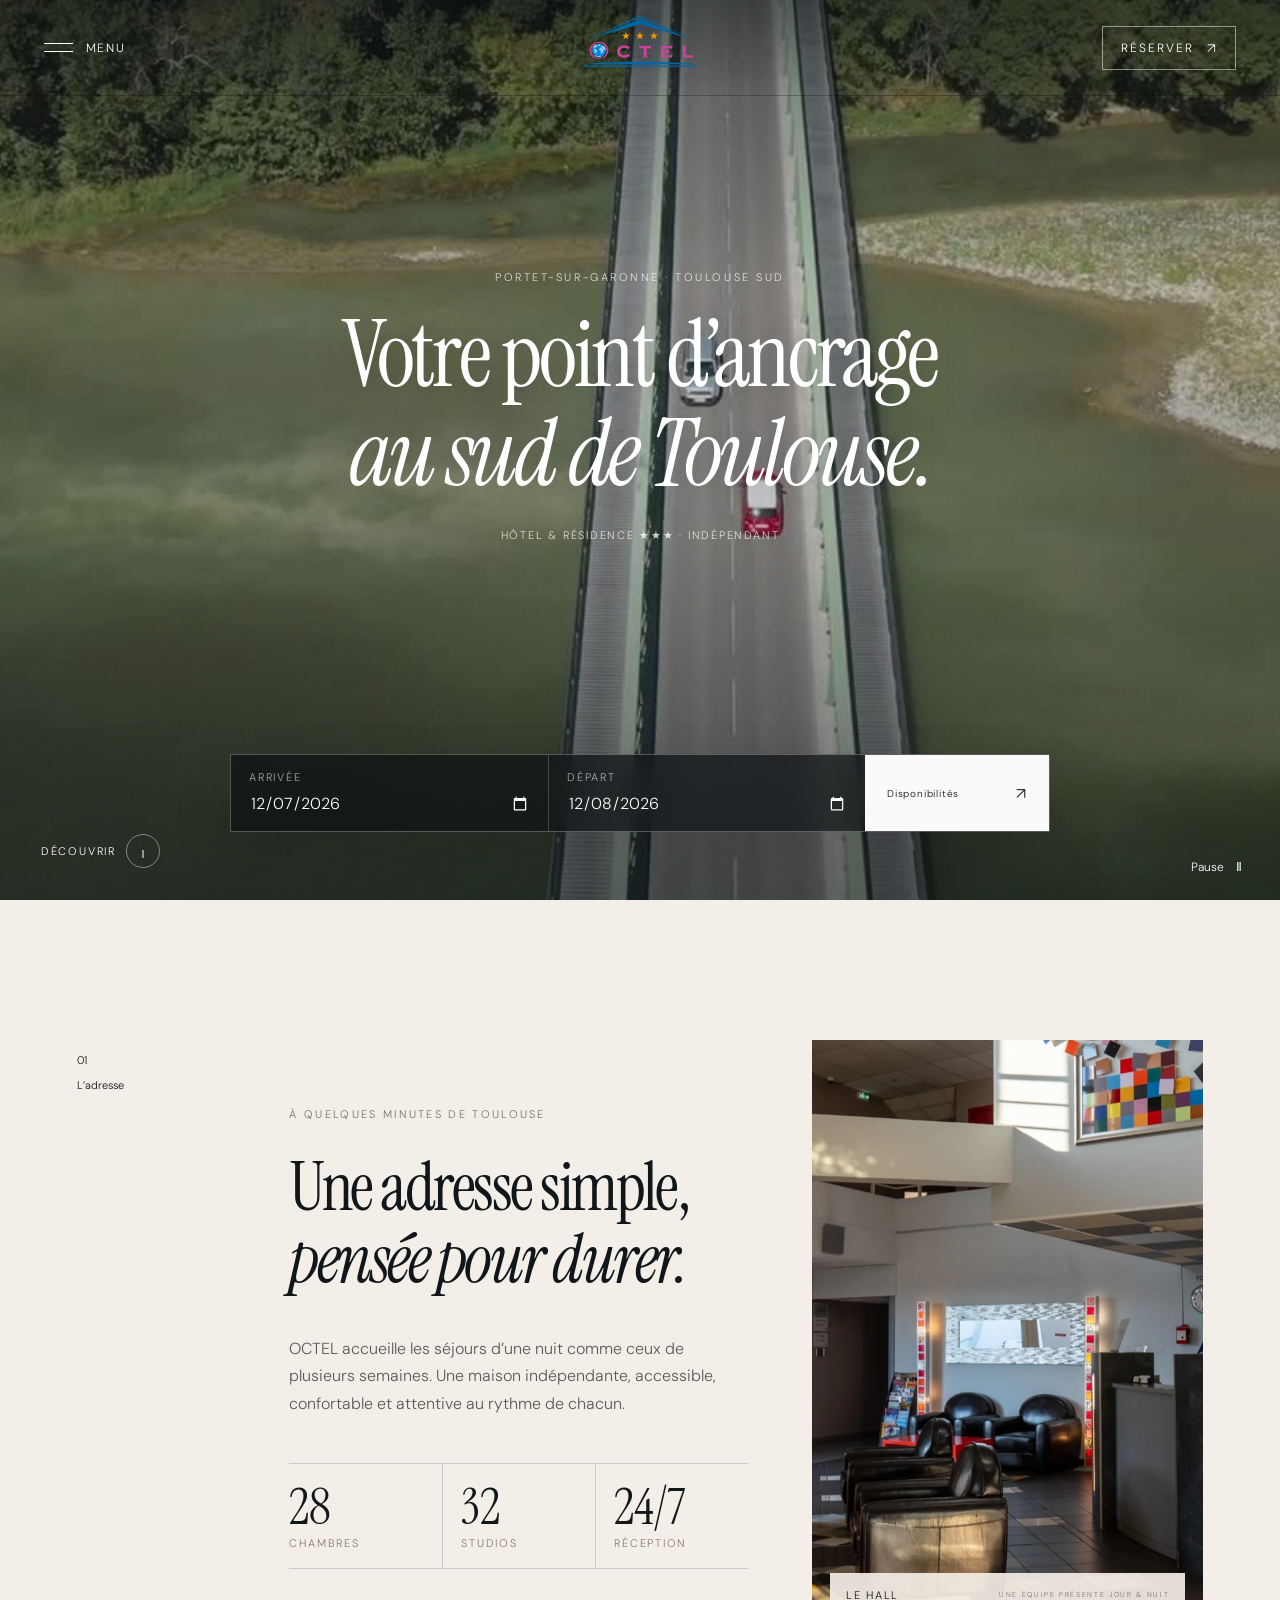
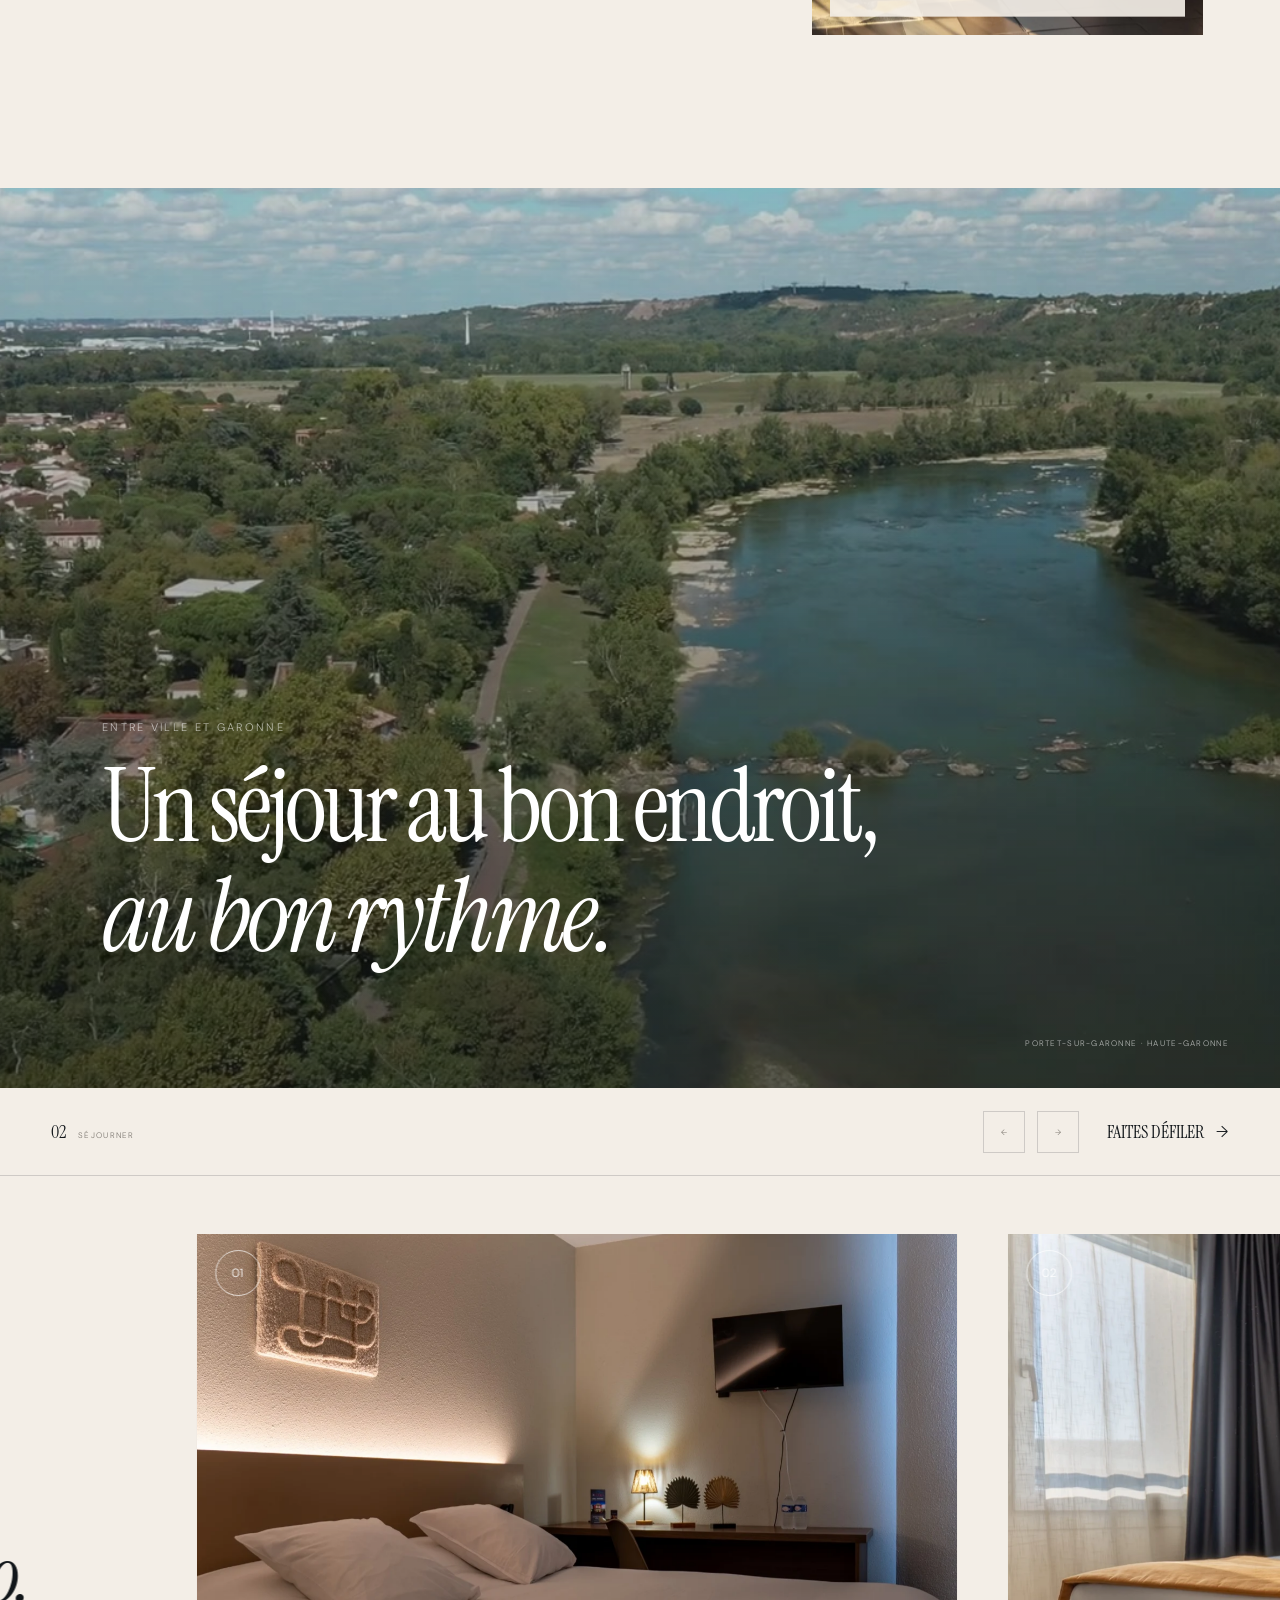
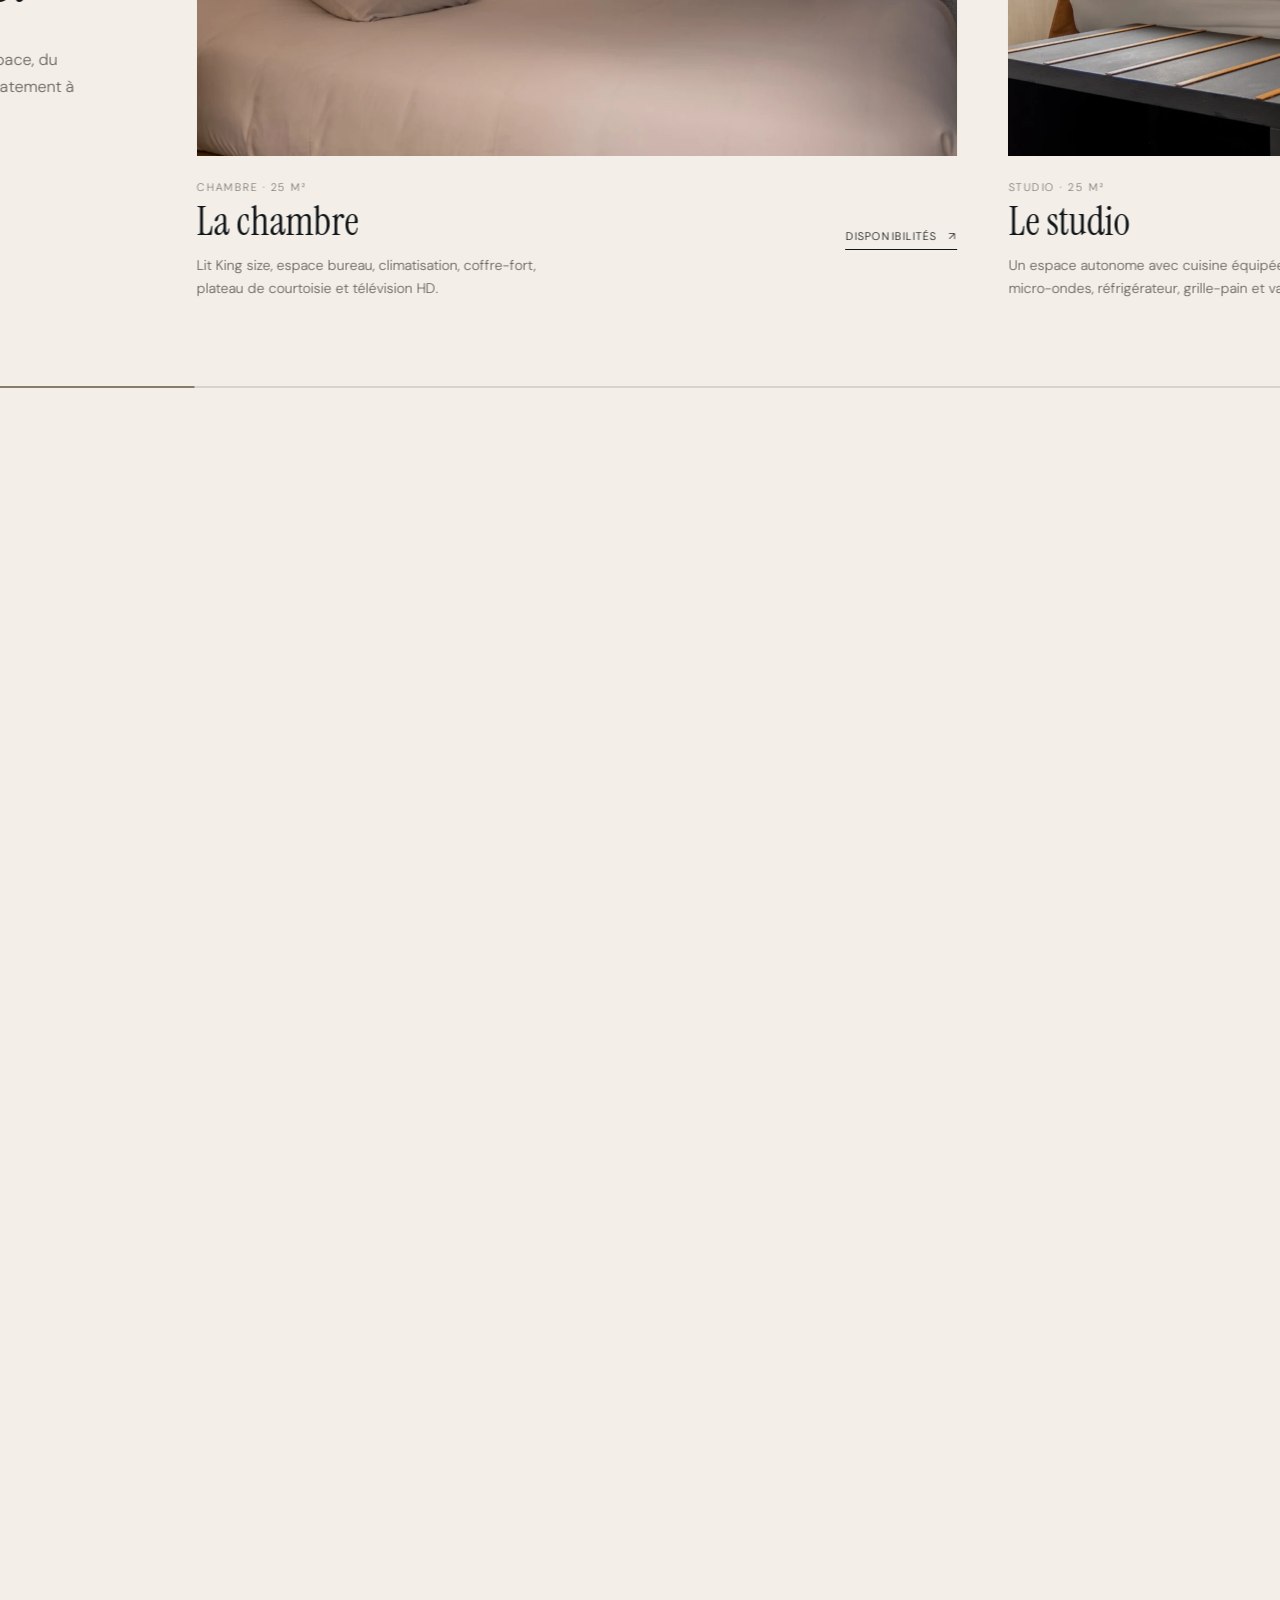
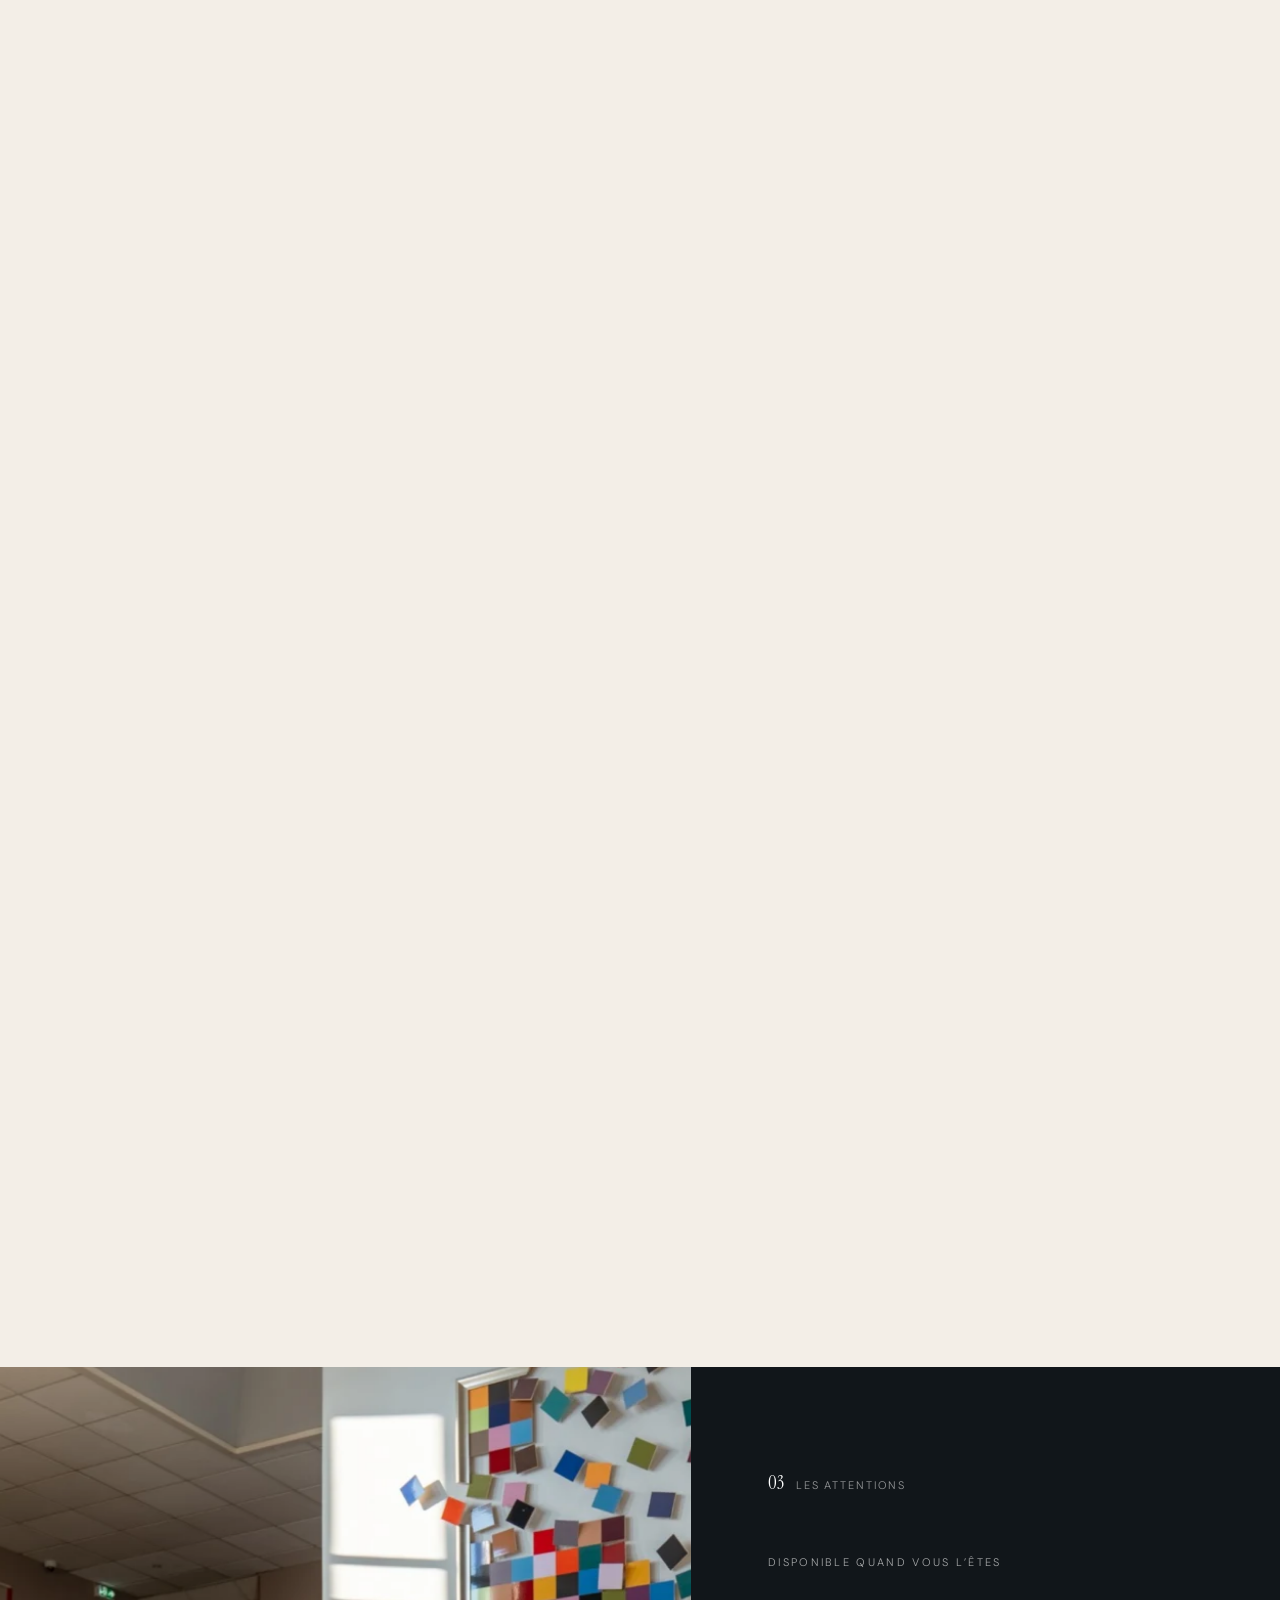
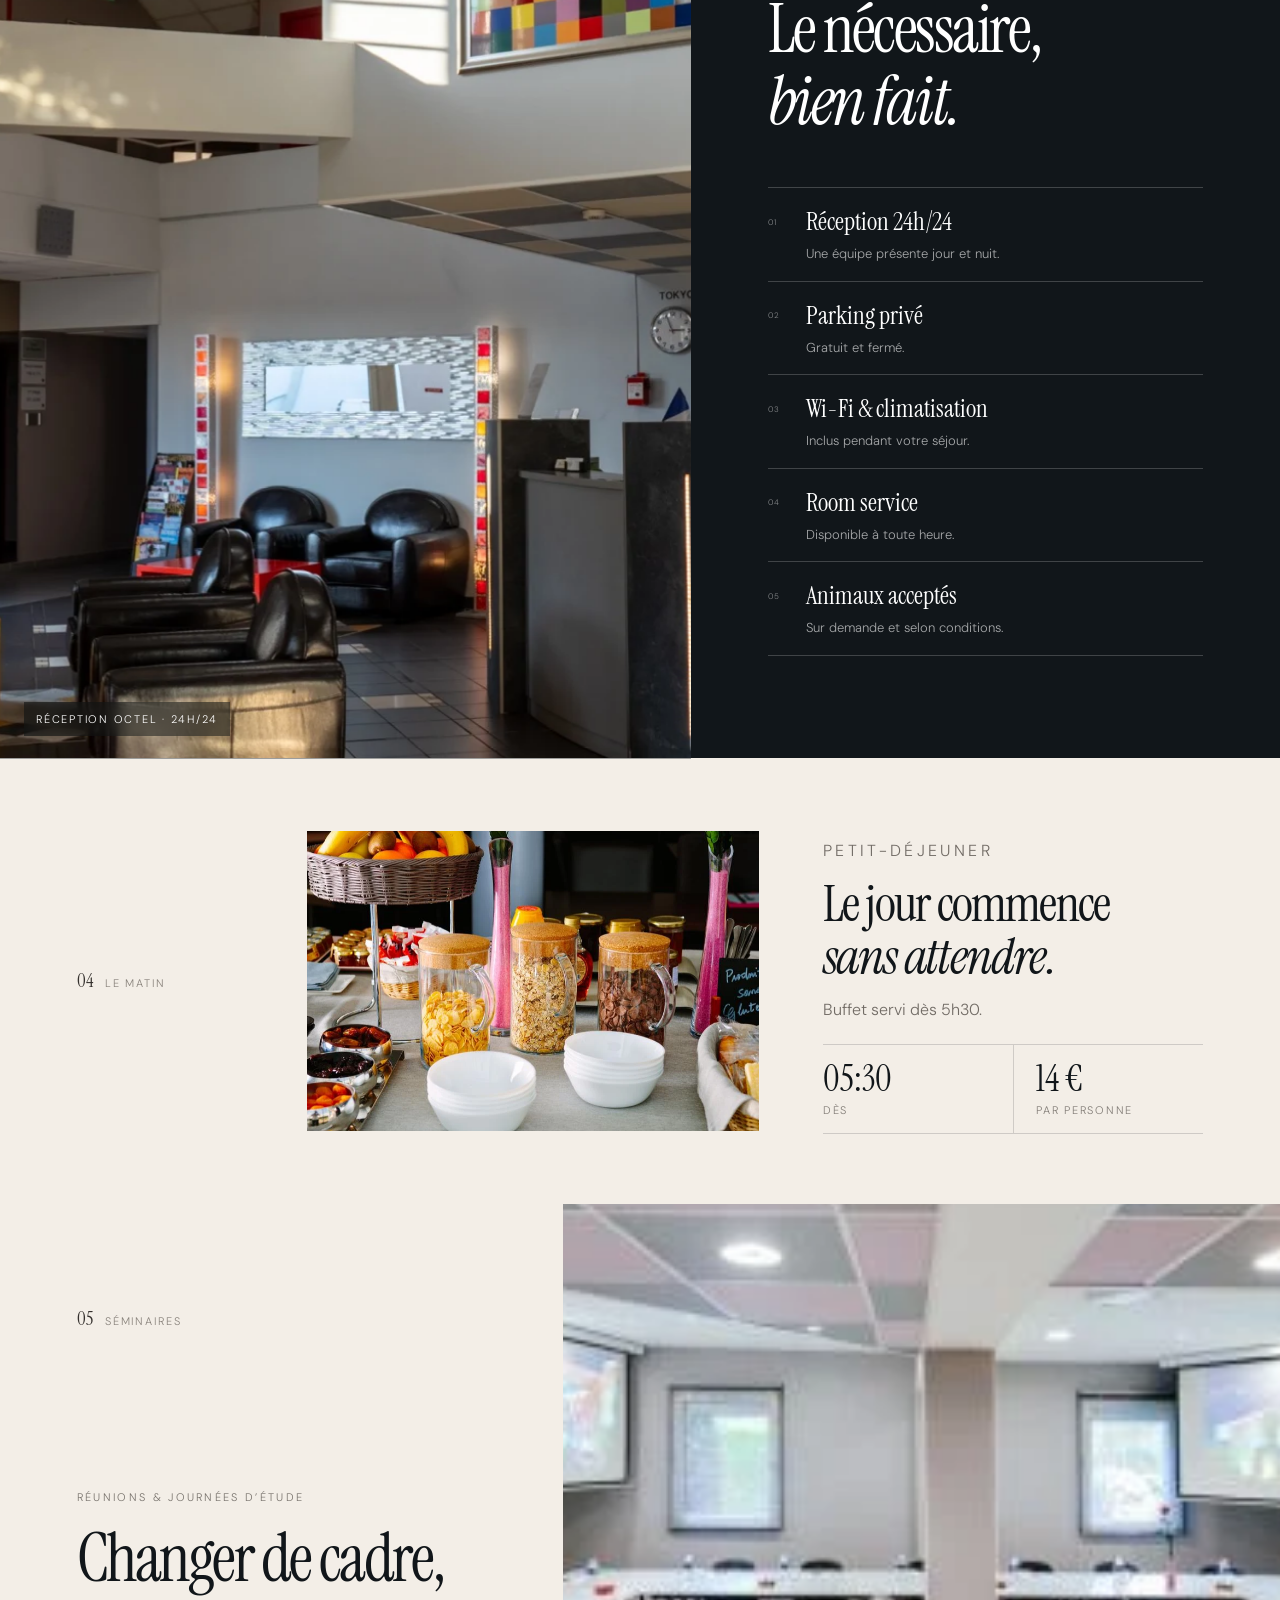
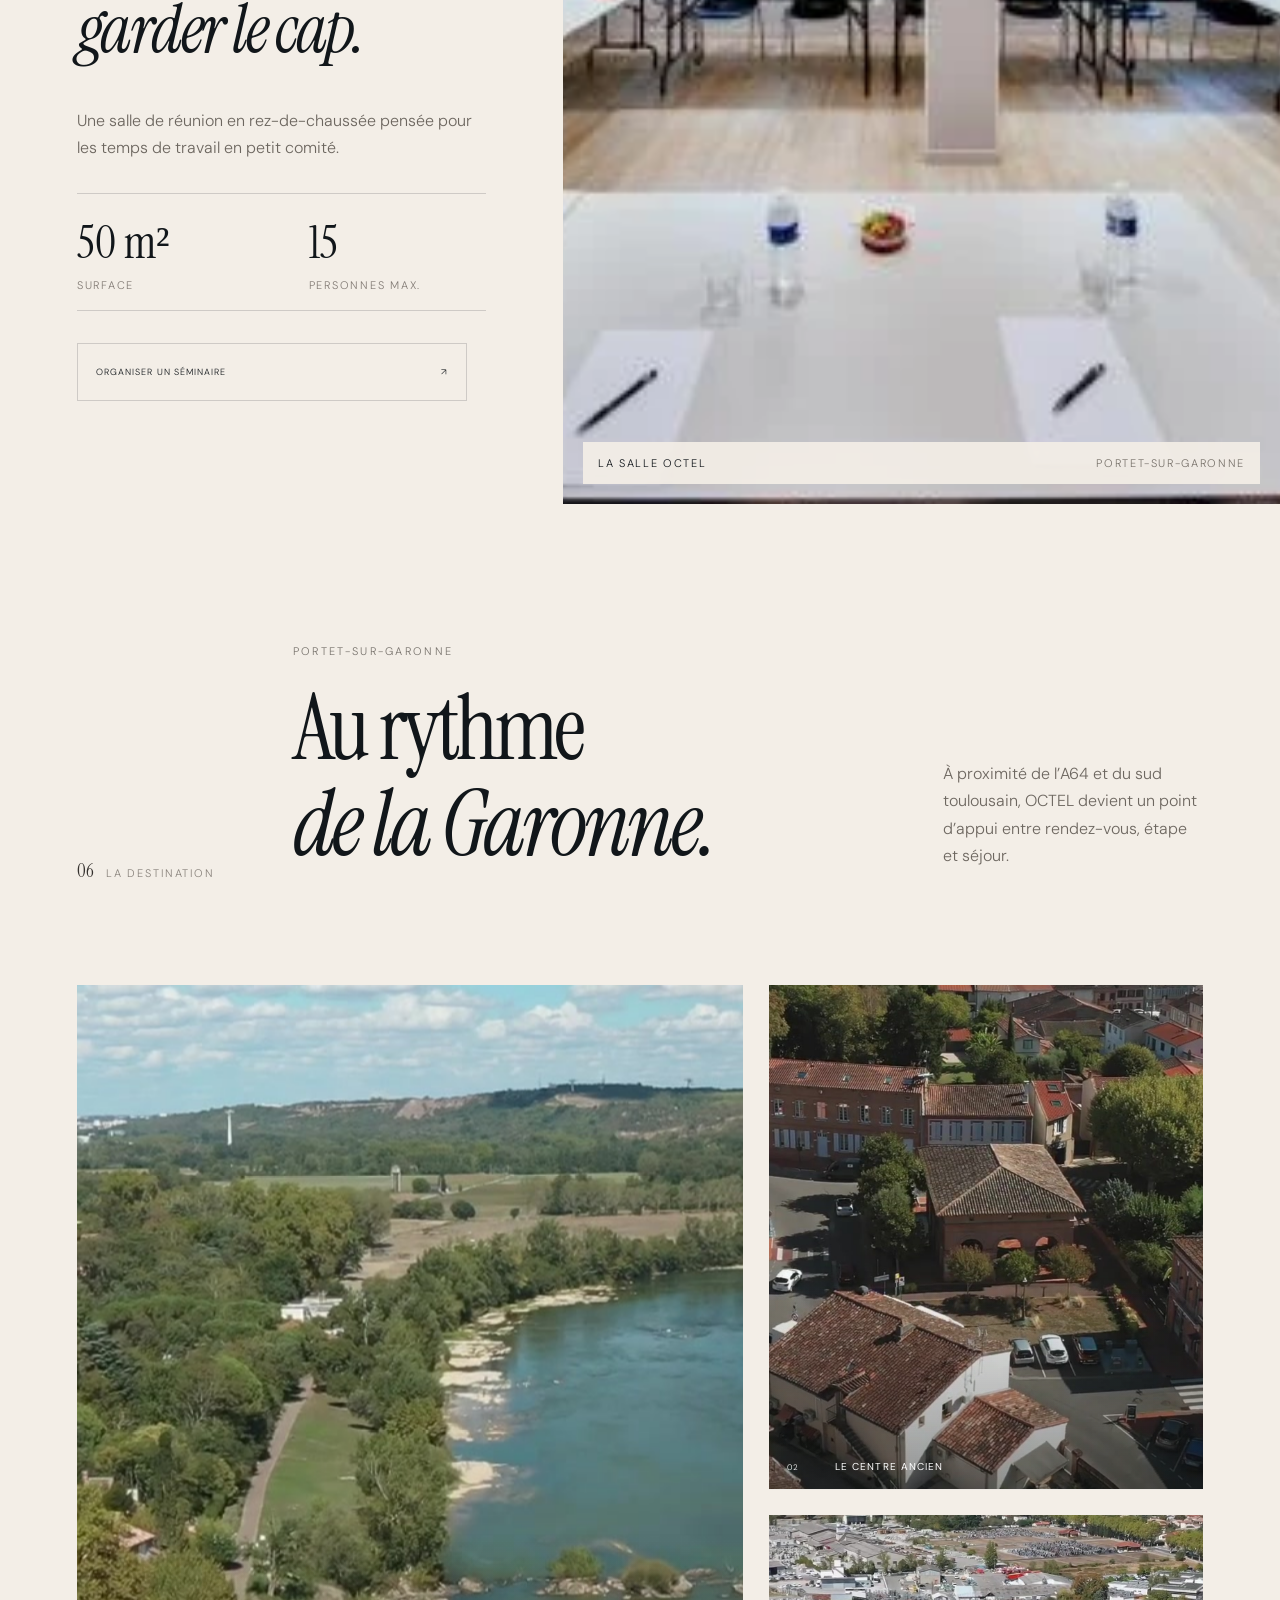
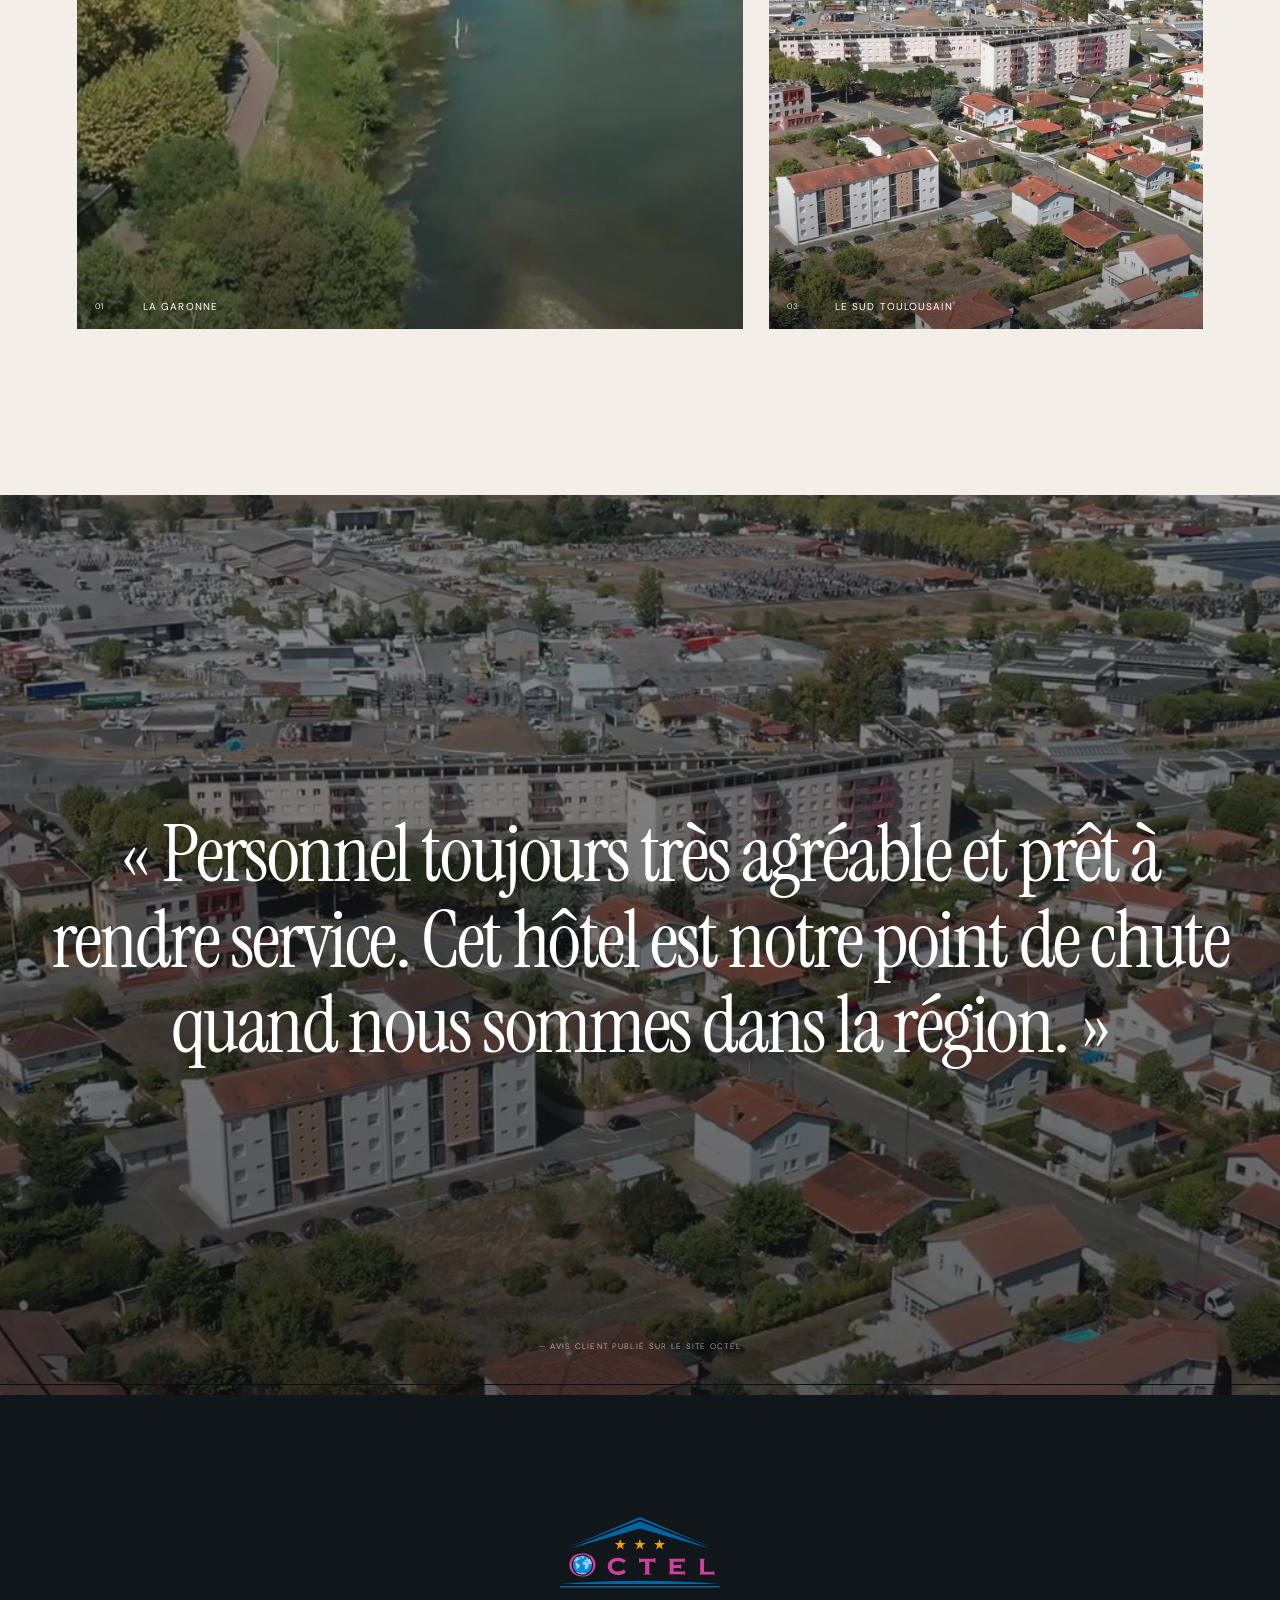
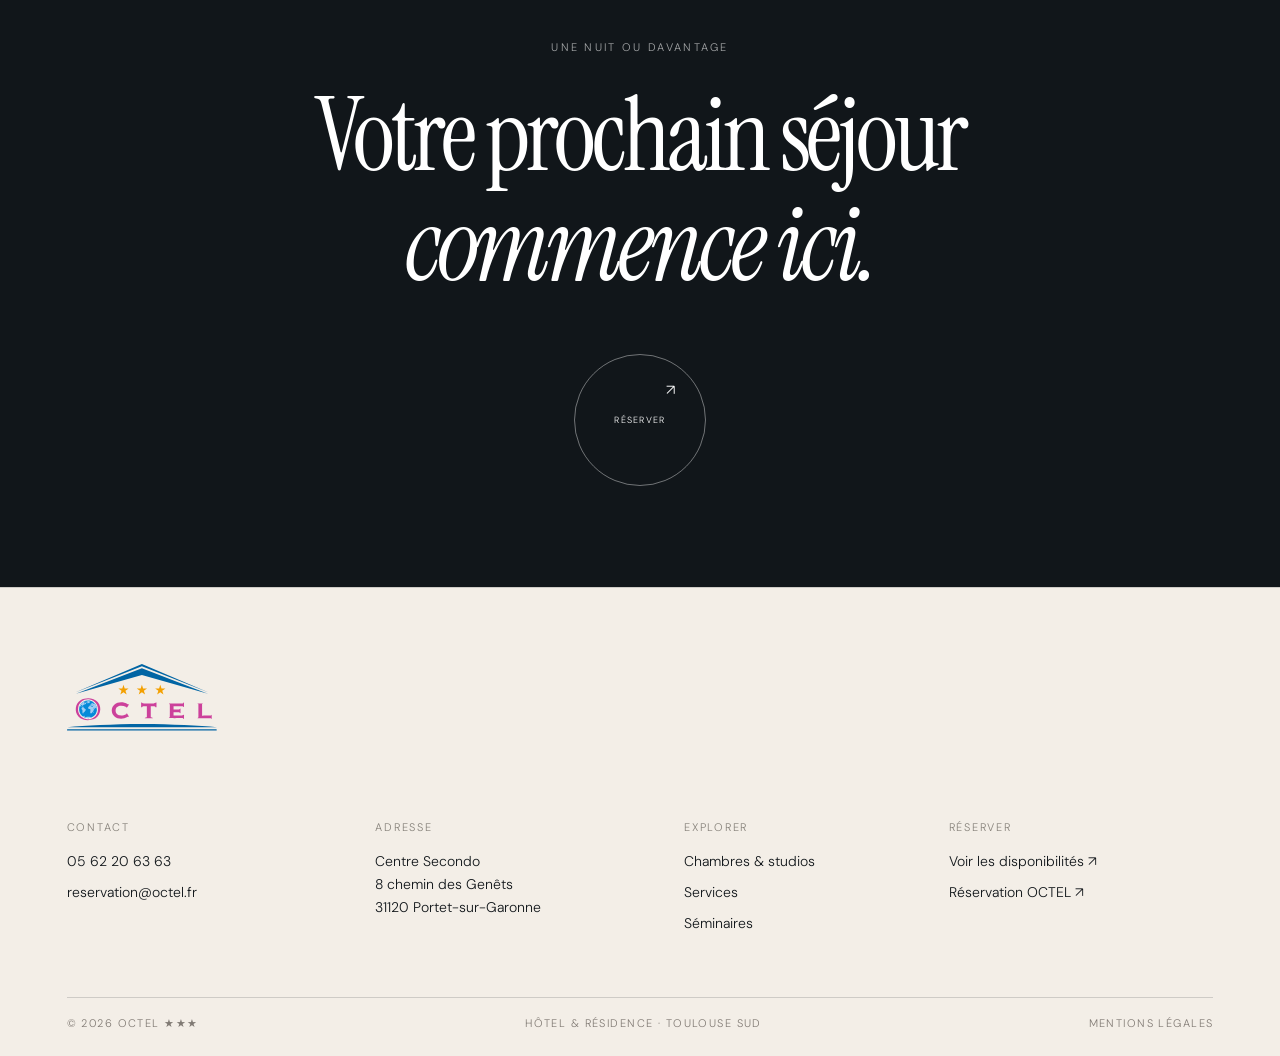
==== commit 4227f563: "Add files via upload" ====
--- a/index.html
+++ b/index.html
@@ -6,32 +6,21 @@
   <meta name="theme-color" content="#10171c">
   <meta name="description" content="OCTEL — Hôtel & Résidence ★★★ à Portet-sur-Garonne, Toulouse Sud. Chambres, studios, séminaires et réservation directe.">
   <title>OCTEL — Hôtel & Résidence ★★★ · Toulouse Sud</title>
-  <link rel="preconnect" href="https://fonts.googleapis.com">
-  <link rel="preconnect" href="https://fonts.gstatic.com" crossorigin>
-  <link rel="preconnect" href="https://x.cdrst.com">
-  <link rel="preconnect" href="https://y.cdrst.com">
-  <link rel="preconnect" href="https://z.cdrst.com">
-  <link href="https://fonts.googleapis.com/css2?family=DM+Sans:wght@300;400;500&family=Instrument+Serif:ital@0;1&display=swap" rel="stylesheet">
+  <link rel="stylesheet" href="fonts.css">
   <link rel="preload" as="image" href="assets/hero-poster.jpg">
   <link rel="preload" as="video" href="assets/hero-portet.mp4" type="video/mp4">
   <link rel="stylesheet" href="styles.css">
+  <link rel="stylesheet" href="motion.css">
+  <noscript><style>.preloader{display:none}.reveal,.image-reveal,.intro-item{opacity:1;transform:none;clip-path:none}.hero-booking{transform:translateX(-50%)}.journey-track{overflow-x:auto;width:auto}.journey-sticky{position:relative;height:auto}</style></noscript>
 </head>
 <body>
+  <a class="skip-link" href="#hotel">Aller au contenu</a>
   <div class="scroll-progress" aria-hidden="true"><i></i></div>
   <div class="cursor" aria-hidden="true"><span></span></div>
 
-  <div class="preloader preloader-v7" id="preloader" aria-hidden="true">
-    <div class="intro-word" aria-hidden="true">
-      <span>O</span><span>C</span><span>T</span><span>E</span><span>L</span>
-    </div>
-    <div class="intro-mark">
-      <img src="assets/logo-octel.svg" alt="">
-      <p>Portet-sur-Garonne · Toulouse Sud</p>
-    </div>
-    <div class="intro-meta"><span>Hôtel & Résidence ★★★</span><span id="preloaderPct">00</span></div>
-    <div class="intro-line"><i></i></div>
-    <div class="intro-panel intro-panel-left"></div>
-    <div class="intro-panel intro-panel-right"></div>
+  <div class="preloader" id="preloader" aria-hidden="true">
+    <div class="intro-lines"></div>
+    <div class="intro-signature"><img src="assets/logo-octel.svg" alt=""><p>PORTET-SUR-GARONNE</p></div>
   </div>
 
   <header class="site-header" id="siteHeader">
@@ -53,10 +42,10 @@
     <div class="menu-content">
       <div class="menu-top"><span>OCTEL · Hôtel & Résidence ★★★</span><button id="menuClose" class="hover-line">Fermer <i>×</i></button></div>
       <nav class="menu-nav" aria-label="Navigation principale">
-        <a href="#hotel" data-menu-image="https://x.cdrst.com/foto/hotel-sf/20fd1/granderesp/hotel-residence-octel-zonasnobles-15ccb24c.jpg"><small>01</small><span>L’hôtel</span><i>↗</i></a>
-        <a href="#sejours" data-menu-image="https://x.cdrst.com/foto/hotel-sf/20fd1/granderesp/hotel-residence-octel-habitacion-15ccb242.jpg"><small>02</small><span>Chambres & studios</span><i>↗</i></a>
-        <a href="#services" data-menu-image="https://x.cdrst.com/foto/hotel-sf/20fd1/granderesp/hotel-residence-octel-zonasnobles-15ccb23f.jpg"><small>03</small><span>Services</span><i>↗</i></a>
-        <a href="#seminaires" data-menu-image="https://www.octel.fr/wp/wp-content/uploads/2018/02/cropped-sem2.png"><small>04</small><span>Séminaires</span><i>↗</i></a>
+        <a href="#hotel" data-menu-image="assets/reception.webp"><small>01</small><span>L’hôtel</span><i>↗</i></a>
+        <a href="#sejours" data-menu-image="assets/room.webp"><small>02</small><span>Chambres & studios</span><i>↗</i></a>
+        <a href="#services" data-menu-image="assets/terrace.webp"><small>03</small><span>Services</span><i>↗</i></a>
+        <a href="#seminaires" data-menu-image="assets/seminar.webp"><small>04</small><span>Séminaires</span><i>↗</i></a>
         <a href="#portet" data-menu-image="assets/portet-garonne.jpg"><small>05</small><span>Portet & la Garonne</span><i>↗</i></a>
       </nav>
       <div class="menu-foot">
@@ -83,9 +72,10 @@
 
   <main id="top">
     <section class="hero theme-dark" data-header-tone="light" aria-labelledby="heroTitle">
-      <video class="hero-video" autoplay muted loop playsinline preload="auto" poster="assets/hero-poster.jpg" disablepictureinpicture aria-hidden="true">
+      <div class="hero-window"><video class="hero-video" autoplay muted loop playsinline preload="auto" poster="assets/hero-poster.jpg" disablepictureinpicture aria-hidden="true">
         <source src="assets/hero-portet.mp4" type="video/mp4">
-      </video>
+      </video></div>
+      <button class="video-toggle" aria-label="Mettre la vidéo en pause">Pause <span aria-hidden="true">Ⅱ</span></button>
       <div class="hero-grade" aria-hidden="true"></div>
       <div class="hero-grain" aria-hidden="true"></div>
       <div class="hero-copy" data-parallax="-0.025">
@@ -93,7 +83,7 @@
         <h1 id="heroTitle" class="hero-title intro-item"><span>Votre point d’ancrage</span><em>au sud de Toulouse.</em></h1>
         <p class="hero-note intro-item">Hôtel & Résidence ★★★ · indépendant</p>
       </div>
-      <form class="hero-booking intro-item" data-novaresa-form aria-label="Rechercher un séjour" data-parallax="0.012">
+      <form class="hero-booking intro-item" data-novaresa-form aria-label="Rechercher un séjour">
         <label><span>Arrivée</span><input type="date" name="arrival" required></label>
         <label><span>Départ</span><input type="date" name="departure" required></label>
         <button class="hero-booking-submit" type="submit"><span>Disponibilités</span><i>↗</i></button>
@@ -114,14 +104,14 @@
           <div><strong>24/7</strong><span>réception</span></div>
         </div>
       </div>
-      <figure class="opening-visual image-reveal interactive-media" data-cursor="Entrer" data-parallax="0.022">
-        <img referrerpolicy="no-referrer" src="https://x.cdrst.com/foto/hotel-sf/20fd1/granderesp/hotel-residence-octel-zonasnobles-15ccb24c.jpg" data-fallback="assets/reception-fallback.svg" alt="Hall et réception de l’Hôtel & Résidence OCTEL" loading="eager">
+      <figure class="opening-visual image-reveal interactive-media"  data-parallax="0.022">
+        <img referrerpolicy="no-referrer" src="assets/reception.webp" alt="Hall et réception de l’Hôtel & Résidence OCTEL" loading="eager">
         <figcaption><span>Le hall</span><i>Une équipe présente jour & nuit</i></figcaption>
       </figure>
     </section>
 
     <section class="cinematic theme-dark" data-header-tone="light">
-      <div class="cinematic-media parallax-clip interactive-media" data-cursor="Portet">
+      <div class="cinematic-media parallax-clip interactive-media" >
         <img src="assets/portet-garonne.jpg" alt="Vue aérienne de la Garonne à Portet-sur-Garonne" data-parallax-img="0.095">
       </div>
       <div class="cinematic-shade"></div>
@@ -136,18 +126,18 @@
       <div class="journey-sticky">
         <div class="journey-topline">
           <div><span>02</span><p>Séjourner</p></div>
-          <p class="journey-hint"><span class="desktop-only">Faites défiler</span><span class="mobile-only">Glissez</span><i>→</i></p>
-        </div>
-        <div class="journey-track" id="journeyTrack">
+          <div class="journey-controls"><button data-journey-step="-1" aria-label="Voir le panneau précédent">←</button><button data-journey-step="1" aria-label="Voir le panneau suivant">→</button></div><p class="journey-hint"><span class="desktop-only">Faites défiler</span><span class="mobile-only">Glissez</span><i>→</i></p>
+        </div>
+        <div class="journey-track" id="journeyTrack" tabindex="0" aria-label="Chambres, studios, terrasse et séminaires">
           <article class="journey-intro-panel">
             <p class="eyebrow">Une nuit, une semaine, plusieurs mois</p>
             <h2>Choisir son<br><em>propre tempo.</em></h2>
             <p>Deux formats, une même attention : de l’espace, du calme et ce qu’il faut pour se sentir immédiatement à l’aise.</p>
           </article>
 
-          <article class="journey-card interactive-card" data-cursor="Découvrir">
-            <div class="journey-media image-reveal interactive-media">
-              <img referrerpolicy="no-referrer" src="https://x.cdrst.com/foto/hotel-sf/20fd1/granderesp/hotel-residence-octel-habitacion-15ccb242.jpg" data-fallback="assets/room-fallback.svg" alt="Chambre double de l’Hôtel & Résidence OCTEL" loading="eager" data-card-parallax>
+          <article class="journey-card interactive-card" >
+            <div class="journey-media image-reveal interactive-media">
+              <img referrerpolicy="no-referrer" src="assets/room.webp" alt="Chambre double de l’Hôtel & Résidence OCTEL" loading="eager" data-card-parallax>
               <span class="journey-number">01</span><span class="media-corner">King 180×200</span>
             </div>
             <div class="journey-card-copy">
@@ -157,9 +147,9 @@
             </div>
           </article>
 
-          <article class="journey-card interactive-card" data-cursor="Découvrir">
-            <div class="journey-media image-reveal interactive-media">
-              <img referrerpolicy="no-referrer" src="https://z.cdrst.com/foto/hotel-sf/20fd1/granderesp/hotel-residence-octel-habitacion-15ccb262.jpg" data-fallback="assets/studio-fallback.svg" alt="Studio équipé de l’Hôtel & Résidence OCTEL" loading="eager" data-card-parallax>
+          <article class="journey-card interactive-card" >
+            <div class="journey-media image-reveal interactive-media">
+              <img referrerpolicy="no-referrer" src="assets/studio.webp" alt="Studio équipé de l’Hôtel & Résidence OCTEL" loading="eager" data-card-parallax>
               <span class="journey-number">02</span><span class="media-corner">Séjour autonome</span>
             </div>
             <div class="journey-card-copy">
@@ -169,9 +159,9 @@
             </div>
           </article>
 
-          <article class="journey-card interactive-card" data-cursor="Explorer">
-            <div class="journey-media image-reveal interactive-media">
-              <img referrerpolicy="no-referrer" src="https://x.cdrst.com/foto/hotel-sf/20fd1/granderesp/hotel-residence-octel-zonasnobles-15ccb23f.jpg" data-fallback="assets/terrace-fallback.svg" alt="Terrasse extérieure de l’Hôtel & Résidence OCTEL" loading="eager" data-card-parallax>
+          <article class="journey-card interactive-card" >
+            <div class="journey-media image-reveal interactive-media">
+              <img referrerpolicy="no-referrer" src="assets/terrace.webp" alt="Terrasse extérieure de l’Hôtel & Résidence OCTEL" loading="eager" data-card-parallax>
               <span class="journey-number">03</span><span class="media-corner">À l’air libre</span>
             </div>
             <div class="journey-card-copy">
@@ -181,9 +171,9 @@
             </div>
           </article>
 
-          <article class="journey-card interactive-card" data-cursor="Découvrir">
-            <div class="journey-media image-reveal interactive-media">
-              <img referrerpolicy="no-referrer" src="https://www.octel.fr/wp/wp-content/uploads/2018/02/cropped-sem2.png" data-fallback="assets/seminar-local.jpg" alt="Salle de séminaire de l’Hôtel & Résidence OCTEL" loading="eager" data-card-parallax>
+          <article class="journey-card interactive-card" >
+            <div class="journey-media image-reveal interactive-media">
+              <img referrerpolicy="no-referrer" src="assets/seminar.webp" alt="Salle de séminaire de l’Hôtel & Résidence OCTEL" loading="eager" data-card-parallax>
               <span class="journey-number">04</span><span class="media-corner">Jusqu’à 15 personnes</span>
             </div>
             <div class="journey-card-copy">
@@ -198,8 +188,8 @@
     </section>
 
     <section class="services theme-dark" id="services" data-header-tone="light">
-      <figure class="services-media parallax-clip image-reveal interactive-media" data-cursor="Bienvenue">
-        <img referrerpolicy="no-referrer" src="https://x.cdrst.com/foto/hotel-sf/20fd1/granderesp/hotel-residence-octel-zonasnobles-15ccb24c.jpg" data-fallback="assets/reception-fallback.svg" alt="Réception de l’Hôtel & Résidence OCTEL" loading="lazy" data-parallax-img="0.075">
+      <figure class="services-media parallax-clip image-reveal interactive-media" >
+        <img referrerpolicy="no-referrer" src="assets/reception.webp" alt="Réception de l’Hôtel & Résidence OCTEL" loading="lazy" data-parallax-img="0.075">
         <figcaption>Réception OCTEL · 24h/24</figcaption>
       </figure>
       <div class="services-copy">
@@ -219,8 +209,8 @@
     <section class="breakfast theme-light" data-header-tone="dark">
       <div class="breakfast-inner">
         <div class="section-index reveal"><span>04</span><p>Le matin</p></div>
-        <figure class="breakfast-media image-reveal interactive-media" data-cursor="Le matin">
-          <img referrerpolicy="no-referrer" src="https://x.cdrst.com/foto/hotel-sf/20fd1/granderesp/hotel-residence-octel-restauracion-15ccb256.jpg" data-fallback="assets/breakfast-fallback.svg" alt="Buffet de petit-déjeuner de l’Hôtel OCTEL" loading="lazy" data-parallax-img="0.04">
+        <figure class="breakfast-media image-reveal interactive-media" >
+          <img referrerpolicy="no-referrer" src="assets/breakfast.webp" alt="Buffet de petit-déjeuner de l’Hôtel OCTEL" loading="lazy" data-parallax-img="0.04">
         </figure>
         <div class="breakfast-copy reveal">
           <p class="eyebrow">Petit-déjeuner</p>
@@ -240,8 +230,8 @@
         <div class="seminar-facts reveal"><span><strong>50 m²</strong><small>surface</small></span><span><strong>15</strong><small>personnes max.</small></span></div>
         <a class="outline-link reveal" href="mailto:reservation@octel.fr?subject=Demande%20séminaire%20OCTEL"><span>Organiser un séminaire</span><i>↗</i></a>
       </div>
-      <figure class="seminar-media parallax-clip image-reveal interactive-media" data-cursor="Voir">
-        <img referrerpolicy="no-referrer" src="https://www.octel.fr/wp/wp-content/uploads/2018/02/cropped-sem2.png" data-fallback="assets/seminar-local.jpg" alt="Salle de séminaire OCTEL en configuration de réunion" loading="lazy" data-parallax-img="0.06">
+      <figure class="seminar-media parallax-clip image-reveal interactive-media" >
+        <img referrerpolicy="no-referrer" src="assets/seminar.webp" alt="Salle de séminaire OCTEL en configuration de réunion" loading="lazy" data-parallax-img="0.06">
         <figcaption><span>La salle OCTEL</span><i>Portet-sur-Garonne</i></figcaption>
       </figure>
     </section>
@@ -256,9 +246,9 @@
         <p class="destination-intro reveal">À proximité de l’A64 et du sud toulousain, OCTEL devient un point d’appui entre rendez-vous, étape et séjour.</p>
       </div>
       <div class="destination-gallery">
-        <figure class="destination-card destination-card-a image-reveal interactive-media" data-cursor="Explorer"><img src="assets/portet-garonne.jpg" alt="La Garonne à Portet-sur-Garonne" data-parallax-img="0.055"><figcaption><span>01</span><b>La Garonne</b><i>Explorer ↗</i></figcaption></figure>
-        <figure class="destination-card destination-card-b image-reveal interactive-media" data-cursor="Explorer"><img src="assets/portet-centre.jpg" alt="Le centre ancien de Portet-sur-Garonne" data-parallax-img="0.075"><figcaption><span>02</span><b>Le centre ancien</b><i>Explorer ↗</i></figcaption></figure>
-        <figure class="destination-card destination-card-c image-reveal interactive-media" data-cursor="Explorer"><img src="assets/portet-sud.jpg" alt="Vue aérienne du sud toulousain depuis Portet-sur-Garonne" data-parallax-img="0.065"><figcaption><span>03</span><b>Le sud toulousain</b><i>Explorer ↗</i></figcaption></figure>
+        <figure class="destination-card destination-card-a image-reveal interactive-media" ><img src="assets/portet-garonne.jpg" alt="La Garonne à Portet-sur-Garonne" data-parallax-img="0.055"><figcaption><span>01</span><b>La Garonne</b></figcaption></figure>
+        <figure class="destination-card destination-card-b image-reveal interactive-media" ><img src="assets/portet-centre.jpg" alt="Le centre ancien de Portet-sur-Garonne" data-parallax-img="0.075"><figcaption><span>02</span><b>Le centre ancien</b></figcaption></figure>
+        <figure class="destination-card destination-card-c image-reveal interactive-media" ><img src="assets/portet-sud.jpg" alt="Vue aérienne du sud toulousain depuis Portet-sur-Garonne" data-parallax-img="0.065"><figcaption><span>03</span><b>Le sud toulousain</b></figcaption></figure>
       </div>
     </section>
 
@@ -270,8 +260,8 @@
     </section>
 
     <section class="final theme-dark" data-header-tone="light">
-      <div class="final-orbit" aria-hidden="true"></div>
-      <div class="final-orbit final-orbit-b" aria-hidden="true"></div>
+      <div class="final-orbit" hidden aria-hidden="true"></div>
+      <div class="final-orbit final-orbit-b" hidden aria-hidden="true"></div>
       <img class="final-logo reveal" src="assets/logo-octel.svg" alt="OCTEL">
       <p class="eyebrow light reveal">Une nuit ou davantage</p>
       <h2 class="reveal" data-parallax="-0.012">Votre prochain séjour<br><em>commence ici.</em></h2>
@@ -290,6 +280,7 @@
     <div class="footer-bottom"><span>© 2026 OCTEL ★★★</span><span>Hôtel & Résidence · Toulouse Sud</span><a class="hover-line" href="https://www.octel.fr/wp/contact/mentions-legales/" target="_blank" rel="noopener">Mentions légales</a></div>
   </footer>
 
+  <button class="mobile-book" data-open-booking>Réserver un séjour <span>↗</span></button>
   <script src="script.js"></script>
 </body>
 </html>
--- a/fonts.css
+++ b/fonts.css
@@ -0,0 +1,35 @@
+@font-face {
+  font-family: 'DM Sans';
+  font-style: normal;
+  font-weight: 300;
+  font-display: swap;
+  src: url(assets/font-0.ttf) format('truetype');
+}
+@font-face {
+  font-family: 'DM Sans';
+  font-style: normal;
+  font-weight: 400;
+  font-display: swap;
+  src: url(assets/font-1.ttf) format('truetype');
+}
+@font-face {
+  font-family: 'DM Sans';
+  font-style: normal;
+  font-weight: 500;
+  font-display: swap;
+  src: url(assets/font-2.ttf) format('truetype');
+}
+@font-face {
+  font-family: 'Instrument Serif';
+  font-style: italic;
+  font-weight: 400;
+  font-display: swap;
+  src: url(assets/font-3.ttf) format('truetype');
+}
+@font-face {
+  font-family: 'Instrument Serif';
+  font-style: normal;
+  font-weight: 400;
+  font-display: swap;
+  src: url(assets/font-4.ttf) format('truetype');
+}
--- a/styles.css
+++ b/styles.css
@@ -13,26 +13,6 @@
 img,video{display:block;max-width:100%}::selection{background:var(--pink);color:white}
 
 .scroll-progress{position:fixed;z-index:190;top:0;left:0;width:100%;height:2px;pointer-events:none}.scroll-progress i{display:block;width:100%;height:100%;background:linear-gradient(90deg,var(--blue),var(--pink),var(--gold));transform-origin:left;transform:scaleX(0)}
-
-/* PRELOADER */
-.preloader{position:fixed;inset:0;z-index:1000;background:#0d1419;color:#fff;overflow:hidden;display:grid;place-items:center;isolation:isolate;clip-path:inset(0)}
-.preloader-ambient{position:absolute;inset:-25%;background:radial-gradient(circle at 50% 45%,rgba(2,101,164,.28),transparent 24%),radial-gradient(circle at 56% 53%,rgba(204,65,155,.19),transparent 29%),radial-gradient(circle at 47% 57%,rgba(243,160,1,.13),transparent 20%);filter:blur(25px);animation:ambientMove 5s ease-in-out infinite alternate}
-.preloader-grid{position:absolute;inset:0;background-image:linear-gradient(rgba(255,255,255,.035) 1px,transparent 1px),linear-gradient(90deg,rgba(255,255,255,.035) 1px,transparent 1px);background-size:7.5vw 7.5vw;mask-image:radial-gradient(circle at 50% 50%,#000,transparent 68%);opacity:.55}
-.preloader-orbit{position:absolute;left:50%;top:50%;border:1px solid rgba(255,255,255,.12);border-radius:50%;transform:translate(-50%,-50%);pointer-events:none}
-.orbit-a{width:min(72vw,820px);aspect-ratio:1;animation:spinA 18s linear infinite}.orbit-a::after{content:"";position:absolute;width:8px;height:8px;border-radius:50%;background:var(--pink);left:50%;top:-4px;box-shadow:0 0 30px var(--pink)}
-.orbit-b{width:min(48vw,560px);aspect-ratio:1;border-color:rgba(255,255,255,.07);animation:spinB 13s linear infinite}.orbit-b::after{content:"";position:absolute;width:6px;height:6px;border-radius:50%;background:var(--gold);right:10%;bottom:12%;box-shadow:0 0 28px var(--gold)}
-.preloader-stage{position:relative;z-index:5;text-align:center;display:grid;justify-items:center;gap:18px;transition:transform .9s var(--ease-soft),opacity .45s ease,filter .55s ease}
-.preloader-place,.preloader-caption{margin:0;font-size:8px;letter-spacing:.28em;text-transform:uppercase;color:rgba(255,255,255,.58)}
-.preloader-logo-wrap{position:relative;width:min(360px,62vw);padding:14px 0;overflow:hidden}.preloader-logo-wrap img{position:relative;z-index:2;width:100%;height:auto;transform:scale(.84);opacity:0;filter:blur(9px);animation:preLogo 1.2s var(--ease-soft) .22s forwards}
-.preloader-logo-glow{position:absolute;inset:22% 8%;background:linear-gradient(90deg,rgba(2,101,164,.34),rgba(204,65,155,.34),rgba(243,160,1,.24));filter:blur(28px);opacity:.7;animation:glowPulse 2.4s ease-in-out infinite}
-.preloader-scan{position:absolute;z-index:3;top:0;bottom:0;width:1px;left:0;background:rgba(255,255,255,.95);box-shadow:0 0 18px rgba(255,255,255,.8);animation:scan 1.4s var(--ease-soft) .1s forwards}
-.preloader-side{position:absolute;z-index:5;top:50%;font-size:7px;letter-spacing:.24em;color:rgba(255,255,255,.36);writing-mode:vertical-rl;text-transform:uppercase}.preloader-side-left{left:26px;transform:translateY(-50%) rotate(180deg)}.preloader-side-right{right:26px;transform:translateY(-50%)}
-.preloader-bottom{position:absolute;z-index:6;left:36px;right:36px;bottom:30px;display:flex;justify-content:space-between;font-size:8px;letter-spacing:.18em;text-transform:uppercase;color:rgba(255,255,255,.55);transition:opacity .3s ease}
-.preloader-track{position:absolute;z-index:6;left:36px;right:36px;bottom:16px;height:1px;background:rgba(255,255,255,.14)}.preloader-track i{display:block;height:100%;width:100%;transform-origin:left;transform:scaleX(0);background:#fff}
-.preloader-colorbars{position:absolute;z-index:7;left:0;right:0;bottom:0;height:4px;display:grid;grid-template-columns:1fr 1fr 1fr;transform:scaleX(0);transform-origin:center;animation:colorbarIn .8s var(--ease-soft) .9s forwards}.preloader-colorbars i:nth-child(1){background:var(--blue)}.preloader-colorbars i:nth-child(2){background:var(--pink)}.preloader-colorbars i:nth-child(3){background:var(--gold)}
-.preloader-shutter{position:absolute;z-index:3;left:0;width:100%;height:50%;background:#0d1419;transform:translateY(0);pointer-events:none}.shutter-top{top:0}.shutter-bottom{bottom:0}
-.preloader.is-out .preloader-stage{transform:scale(1.12);opacity:0;filter:blur(7px)}.preloader.is-out .preloader-orbit{opacity:0;transform:translate(-50%,-50%) scale(1.35);transition:opacity .45s ease,transform .8s var(--ease-soft)}.preloader.is-out .preloader-bottom,.preloader.is-out .preloader-track,.preloader.is-out .preloader-side{opacity:0}.preloader.is-out .shutter-top{transform:translateY(-101%);transition:transform 1s var(--ease-soft) .12s}.preloader.is-out .shutter-bottom{transform:translateY(101%);transition:transform 1s var(--ease-soft) .12s}
-@keyframes preLogo{to{opacity:1;transform:scale(1);filter:blur(0)}}@keyframes scan{0%{left:0;opacity:0}15%{opacity:1}85%{opacity:1}100%{left:100%;opacity:0}}@keyframes spinA{to{transform:translate(-50%,-50%) rotate(360deg)}}@keyframes spinB{to{transform:translate(-50%,-50%) rotate(-360deg)}}@keyframes ambientMove{to{transform:translate3d(2%,-1%,0) scale(1.05)}}@keyframes glowPulse{50%{opacity:1;transform:scale(1.08)}}@keyframes colorbarIn{to{transform:scaleX(1)}}
 
 /* HEADER */
 .site-header{position:fixed;z-index:150;top:0;left:0;width:100%;height:var(--header-h);display:grid;grid-template-columns:1fr auto 1fr;align-items:center;padding:0 clamp(20px,3.4vw,58px);transition:height .5s var(--ease),background-color .4s ease,color .35s ease,border-color .35s ease,transform .48s var(--ease);border-bottom:1px solid transparent;color:#fff}
@@ -139,41 +119,3 @@
   *,*::before,*::after{scroll-behavior:auto!important;animation-duration:.01ms!important;animation-iteration-count:1!important;transition-duration:.01ms!important}.reveal,.image-reveal,.intro-item{opacity:1!important;transform:none!important;clip-path:none!important}.hero-video,[data-parallax-img],[data-parallax]{transform:none!important}.cursor{display:none}.journey{height:auto!important}.journey-sticky{position:relative;height:auto}.journey-track{transform:none!important;overflow-x:auto}.preloader{display:none!important}body.loading{overflow:auto!important}
 }
 
-/* preloader exit must reveal the page beneath the shutters */
-.preloader.is-out{background:transparent;pointer-events:none;transition:background .01s linear .12s}
-.preloader.is-out .preloader-ambient,.preloader.is-out .preloader-grid,.preloader.is-out .preloader-colorbars{opacity:0;transition:opacity .35s ease}
-
-/* ========================= V7 — MINIMAL CINEMATIC INTRO + FINAL POLISH ========================= */
-.preloader-v7{background:var(--paper);color:var(--ink);display:block;isolation:isolate}
-.preloader-v7 .intro-word{position:absolute;inset:0;display:flex;align-items:center;justify-content:center;gap:clamp(0px,1.7vw,28px);font-family:var(--serif);font-size:clamp(120px,24vw,420px);line-height:.72;letter-spacing:-.065em;overflow:hidden;z-index:2}
-.preloader-v7 .intro-word span{display:block;transform:translateY(125%) rotate(2deg);opacity:0;animation:introLetter 1.15s var(--ease-soft) forwards}
-.preloader-v7 .intro-word span:nth-child(2){animation-delay:.06s}.preloader-v7 .intro-word span:nth-child(3){animation-delay:.12s}.preloader-v7 .intro-word span:nth-child(4){animation-delay:.18s}.preloader-v7 .intro-word span:nth-child(5){animation-delay:.24s}
-.preloader-v7 .intro-mark{position:absolute;left:50%;top:50%;z-index:5;transform:translate(-50%,-50%) scale(.78);opacity:0;display:grid;justify-items:center;gap:20px;animation:introMark 1s var(--ease-soft) .88s forwards}.preloader-v7 .intro-mark img{width:min(225px,42vw);height:auto}.preloader-v7 .intro-mark p{margin:0;font-size:8px;letter-spacing:.24em;text-transform:uppercase;color:#67615b}
-.preloader-v7 .intro-meta{position:absolute;z-index:6;left:clamp(20px,3vw,48px);right:clamp(20px,3vw,48px);bottom:30px;display:flex;justify-content:space-between;font-size:8px;letter-spacing:.18em;text-transform:uppercase;color:#746e68}
-.preloader-v7 .intro-line{position:absolute;z-index:6;left:clamp(20px,3vw,48px);right:clamp(20px,3vw,48px);bottom:17px;height:1px;background:rgba(17,22,26,.15);overflow:hidden}.preloader-v7 .intro-line i{display:block;width:100%;height:100%;background:var(--ink);transform:scaleX(0);transform-origin:left}
-.preloader-v7 .intro-panel{position:absolute;z-index:4;top:0;bottom:0;width:50%;background:var(--paper);pointer-events:none}.preloader-v7 .intro-panel-left{left:0}.preloader-v7 .intro-panel-right{right:0}
-.preloader-v7.is-out .intro-word{opacity:0;transform:scale(1.035);transition:opacity .28s ease,transform .7s var(--ease-soft)}
-.preloader-v7.is-out .intro-mark{opacity:1;transform:translate(-50%,-50%) scale(.58);filter:blur(6px);transition:opacity .25s ease,transform .75s var(--ease-soft),filter .45s ease}
-.preloader-v7.is-out .intro-meta,.preloader-v7.is-out .intro-line{opacity:0;transition:opacity .22s ease}
-.preloader-v7.is-out .intro-panel-left{transform:translateX(-101%);transition:transform 1.05s var(--ease-soft) .16s}.preloader-v7.is-out .intro-panel-right{transform:translateX(101%);transition:transform 1.05s var(--ease-soft) .16s}
-@keyframes introLetter{0%{transform:translateY(125%) rotate(2deg);opacity:0}100%{transform:translateY(0) rotate(0);opacity:.09}}
-@keyframes introMark{to{transform:translate(-50%,-50%) scale(1);opacity:1}}
-
-/* more tactile, premium interactions */
-.interactive-card,.destination-card,.opening-visual,.services-media,.breakfast-media,.seminar-media{transform-style:preserve-3d}
-.interactive-media{background:#d9d1c8}
-.interactive-media img{transition:transform 1.15s var(--ease-soft),filter .8s ease,opacity .5s ease}
-.interactive-media:hover img{filter:saturate(1.06) contrast(1.025)}
-.opening-visual:hover img,.services-media:hover img,.seminar-media:hover img,.breakfast-media:hover img{transform:scale(1.045)}
-.service-line{position:relative;overflow:hidden}.service-line::before{content:"";position:absolute;inset:0;background:rgba(255,255,255,.035);transform:translateX(-102%);transition:transform .55s var(--ease-soft)}.service-line:hover::before{transform:none}.service-line:hover strong{transform:translateX(7px)}.service-line strong{transition:transform .45s var(--ease-soft)}
-.outline-link{overflow:hidden;isolation:isolate}.outline-link::before{content:"";position:absolute;inset:0;background:var(--ink);transform:translateY(102%);transition:transform .45s var(--ease-soft);z-index:-1}.outline-link:hover::before{transform:none}.outline-link:hover{color:var(--paper)}
-.hero-booking label{transition:background .35s ease}.hero-booking label:hover,.hero-booking label:focus-within{background:rgba(255,255,255,.09)}
-.hero-booking-submit{position:relative;overflow:hidden;isolation:isolate}.hero-booking-submit::before{content:"";position:absolute;inset:0;background:var(--pink);transform:translateY(102%);transition:transform .45s var(--ease-soft);z-index:-1}.hero-booking-submit:hover::before{transform:none}.hero-booking-submit:hover{color:white}
-
-/* guarantee readable media while remote imagery arrives */
-.journey-media,.opening-visual,.services-media,.breakfast-media,.seminar-media{background:linear-gradient(135deg,#ddd5cc,#c9c0b7)}
-.journey-media img,.opening-visual img,.services-media img,.breakfast-media img,.seminar-media img{min-width:100%;min-height:100%;object-fit:cover}
-
-@media(max-width:620px){
-  .preloader-v7 .intro-word{font-size:34vw;gap:0}.preloader-v7 .intro-mark img{width:46vw}.preloader-v7 .intro-mark p{font-size:6px;letter-spacing:.18em;white-space:nowrap}.preloader-v7 .intro-meta span:first-child{display:none}
-}
--- a/motion.css
+++ b/motion.css
@@ -0,0 +1,101 @@
+/* V7 reprise — movement layer, retaining the V7 composition. */
+:root{--motion-ease:cubic-bezier(.2,.65,.2,1)}
+figure{margin:0}button,a,input{-webkit-tap-highlight-color:transparent}a,button{touch-action:manipulation}
+:focus-visible{outline:2px solid var(--blue);outline-offset:5px}
+.skip-link{position:fixed;top:8px;left:8px;z-index:2000;background:white;padding:12px;transform:translateY(-160%)}.skip-link:focus{transform:none}
+.preloader{position:fixed;inset:0;z-index:1000;display:none;background:var(--paper);overflow:hidden;pointer-events:none}
+body.motion-intro .preloader{display:grid;place-items:center}
+.intro-lines{position:absolute;inset:0;mask-image:radial-gradient(ellipse at center,transparent 13%,#000 65%)}
+.intro-lines i{position:absolute;left:var(--x);top:var(--y);width:var(--w);height:1px;background:rgba(110,98,76,.30);transform:scaleX(0);transform-origin:left;animation:trace-in 1.65s var(--motion-ease) var(--delay) both}
+.intro-lines i::after{content:"";position:absolute;right:24%;bottom:0;width:1px;height:28px;background:inherit;transform:scaleY(0);transform-origin:bottom;animation:trace-in 1.4s var(--motion-ease) calc(var(--delay) + .2s) both}
+.intro-signature{display:grid;justify-items:center;gap:28px;position:relative;opacity:0;transform:translateY(22px);animation:signature-in 1.4s var(--motion-ease) .3s both}
+.intro-signature img{width:clamp(180px,22vw,290px);height:auto;filter:none}
+.intro-signature p{font-size:11px;letter-spacing:.3em;margin:0;color:#746b60}
+.preloader.leaving{animation:veil-away 1.2s var(--motion-ease) both}.preloader.leaving .intro-signature{animation:signature-away .6s var(--motion-ease) both}.preloader.leaving .intro-lines{transition:opacity .7s;opacity:0}
+@keyframes trace-in{to{transform:scale(1)}}@keyframes signature-in{to{opacity:1;transform:none}}@keyframes signature-away{to{opacity:0;transform:translateY(-24px)}}@keyframes veil-away{to{clip-path:inset(0 0 100% 0)}}
+.hero-window{position:absolute;inset:0;overflow:hidden;will-change:clip-path}
+body.motion-intro .hero-window{clip-path:inset(14% 12%);transform:scale(.97)}
+body.intro-releasing .hero-window{animation:hero-unfold 1.65s var(--motion-ease) both}
+@keyframes hero-unfold{to{clip-path:inset(0);transform:scale(1)}}
+.hero-video{max-width:none;inset:-10%;width:120%;height:120%;transform:translate3d(0,var(--hero-y,0px),0) scale(var(--hero-scale,1));transition:none}
+.hero{min-height:680px}.hero-copy{top:45%}.hero-title{line-height:1.06;letter-spacing:-.035em;font-size:clamp(64px,7.3vw,118px)}
+.hero-booking{transform:translateX(-50%);will-change:auto}
+.intro-item{opacity:1;transform:none}body.motion-intro .intro-item{opacity:0;transform:translateY(25px)}
+body.ready .intro-item{animation:none}body.ready .hero-booking{animation:none;transform:translateX(-50%)}
+body.intro-releasing .intro-item{animation:intro-content 1.15s var(--motion-ease) .4s both}
+body.intro-releasing .hero-title{animation-delay:.52s}body.intro-releasing .hero-note{animation-delay:.65s}
+body.intro-releasing .hero-booking{animation:booking-reveal 1.15s var(--motion-ease) .65s both}
+@keyframes intro-content{to{opacity:1;transform:none}}@keyframes booking-reveal{from{opacity:0;transform:translateX(-50%) translateY(20px)}to{opacity:1;transform:translateX(-50%) translateY(0)}}
+.header-logo{padding:12px 0}.header-logo img{max-height:64px;object-fit:contain}.site-header.scrolled .header-logo img{max-height:52px}
+.video-toggle{position:absolute;bottom:26px;right:28px;z-index:5;color:white;display:flex;gap:12px;align-items:center;font-size:12px;padding:10px}.video-toggle:hover{background:rgba(255,255,255,.15)}
+.hero-scroll{bottom:32px}.hero-side-label{display:none}
+.reveal,.image-reveal{opacity:1;transform:none;clip-path:none}
+body.enhanced .reveal{opacity:0;translate:0 30px;transition:opacity 1s var(--motion-ease),translate 1.25s var(--motion-ease)}
+body.enhanced .reveal.visible{opacity:1;translate:0 0}
+body.enhanced .image-reveal{clip-path:inset(8% 0 8% 0);transition:clip-path 1.5s var(--motion-ease)}
+body.enhanced .image-reveal.visible{clip-path:inset(0)}
+[data-parallax]{translate:0 var(--float-y,0px)}
+body.enhanced .reveal[data-parallax]{translate:0 calc(var(--float-y,0px) + 30px)}body.enhanced .reveal.visible[data-parallax]{translate:0 var(--float-y,0px)}
+.hero-copy[data-parallax]{transform:translate(-50%,-50%)}
+.interactive-media::after{display:none}
+.interactive-media{isolation:isolate}
+.interactive-media img,.interactive-media:hover img,.journey-card:hover .journey-media img{position:absolute;inset:-12%;width:124%;height:124%;max-width:none;min-width:0;min-height:0;object-fit:cover;transform:translate3d(var(--px,0px),var(--py,0px),0) scale(var(--zoom,1));transition:filter .7s;will-change:transform;filter:none}
+.interactive-media:hover img{filter:saturate(1.035)}
+.opening-visual figcaption,.seminar-media figcaption{font-size:11px}.services-media figcaption{font-size:11px}
+.journey-card:hover{transform:none;box-shadow:none}.journey-card{background:transparent;transition:none}
+.journey-number{background:transparent;color:white;border:1px solid rgba(255,255,255,.7);font-family:var(--sans);font-size:12px}
+.journey-card:hover .journey-number{transform:none;background:transparent}.media-corner{font-size:10px}
+.journey-card-copy{grid-template-columns:1fr auto;gap:12px 24px;align-items:center;padding:24px 0;border:0;background:transparent}
+.journey-card-copy>p{grid-column:1;grid-row:2;max-width:490px;font-size:14px}.journey-card-copy .text-link{grid-column:2;grid-row:1/3;font-size:11px}
+.journey-card-copy>div p{font-size:11px}.journey-card-copy h3{font-size:40px}
+.journey-topline>div:first-child{display:flex;gap:12px}.journey-controls{display:flex;gap:10px;margin-left:auto;margin-right:28px}.journey-controls button{width:42px;height:42px;border:1px solid var(--line);transition:background .4s,color .4s}.journey-controls button:hover,.journey-controls button:focus-visible{background:var(--ink);color:white}
+.journey-hint{font-size:11px}.journey-progress i,.scroll-progress i{background:#887b67}
+.journey-track:focus-visible{outline-offset:-5px}
+.text-link{isolation:isolate}.text-link::after{transform:scaleX(1);transform-origin:right}.text-link:hover::after,.text-link:focus-visible::after{transform:scaleX(0);transform-origin:right}
+.text-link i{transition:transform .55s var(--motion-ease)}
+.outline-link,.booking-submit,.hero-booking-submit,.header-action{transition:background .45s,color .45s,border-color .45s}
+.hero-booking label{transition:background .5s}.hero-booking label:hover,.hero-booking label:focus-within{background:rgba(255,255,255,.16)}
+.hero-booking-submit:hover,.booking-submit:hover{background:#fafafa;color:#11161a}
+.hero-booking-submit::before{display:none}.hero-booking label span,.booking-form label span{font-size:11px}.hero-booking input{font-size:16px}
+.header-action{font-size:12px}.header-action::before{border-radius:0}.header-book{border-radius:0;border:1px solid rgba(255,255,255,.5);padding:0 18px;margin:0}.tone-dark .header-book{border-color:var(--line)}
+.service-line strong{transition:translate .6s var(--motion-ease)}.service-line:hover strong{translate:5px 0}.service-line p{font-size:13px}.service-line{grid-template-columns:24px 1fr;gap:6px 14px}.service-line p{grid-column:2}.service-line>i{display:none}
+.grand-title,.cinematic-copy h2,.quote-scene blockquote,.final h2{line-height:1.07}
+.opening-text,.seminar-text,.destination-intro,.journey-intro-panel>p:last-child{font-size:16px;line-height:1.7}
+.eyebrow,.hero-kicker,.hero-note{font-size:11px}.opening-stats span,.section-index,.opening-index,.breakfast-facts small,.seminar-facts small{font-size:11px}
+.breakfast{padding-top:70px;padding-bottom:70px}.breakfast-media{height:300px;min-height:0}.breakfast-copy h2{font-size:clamp(42px,4vw,62px);line-height:1.05}.breakfast-copy>p{font-size:16px}
+.footer-grid a,.footer-grid p,.footer-grid button{font-size:14px}.footer-grid>div>span,.footer-bottom{font-size:11px}
+.menu-nav a span{line-height:1.15}.menu-nav a{transition:padding .7s var(--motion-ease),color .45s}.menu-nav a::after{background:var(--ink)}.menu-nav a:hover{color:#7a6d5f}.menu-nav a small,.menu-top,.menu-top button,.menu-foot span{font-size:11px}.menu-foot a,.menu-foot p{font-size:14px}
+.menu-panel{transition:opacity .65s,visibility .65s}.menu-nav a{opacity:0;translate:0 20px;transition:opacity .7s,translate .9s var(--motion-ease),color .4s,padding .5s}.menu-panel.open .menu-nav a{opacity:1;translate:0 0;transition-delay:calc(var(--i,0)*65ms)}
+.menu-content{overflow-y:auto}.menu-nav{padding:32px 0}.booking-sheet{overflow:auto}.booking-note{font-size:13px}.booking-sheet h2{line-height:1.08}
+.form-error{color:#ad3030;font-size:14px;line-height:1.5;grid-column:1/-1;padding:0 16px}.form-error:empty{display:none}.hero-booking .form-error{color:white;background:#872f2f;margin:0;padding:8px 16px}
+.cursor{display:none}.mobile-book{display:none}.final-orbit{display:none}
+@media(min-width:901px){.journey-sticky{min-height:680px}.journey-card{height:min(670px,73vh)}.journey-media{min-height:200px}}
+@media(max-width:1180px) and (min-width:901px){.opening{grid-template-columns:55px 1fr 36%;gap:26px}.opening .grand-title{font-size:68px}.journey-card-copy{grid-template-columns:1fr}.journey-card-copy .text-link{grid-row:3;grid-column:1}.breakfast-inner{grid-template-columns:55px 1fr 1fr;gap:25px}}
+@media(max-width:900px){
+ .hero{height:100svh;min-height:700px}.hero-copy{top:40%}.hero-title{font-size:clamp(52px,10vw,80px)}.hero-booking{bottom:28px}.video-toggle{right:16px;bottom:195px}
+ .journey-card{height:auto;grid-template-rows:340px auto;align-self:stretch}.journey-track{align-items:stretch}.journey-card-copy{grid-template-columns:1fr;align-content:start}.journey-card-copy .text-link{grid-column:1;grid-row:3;justify-self:start}.journey-card-copy>p{grid-row:2}.journey-intro-panel{align-self:center}
+ .journey-controls{margin-right:15px;gap:6px}.journey-topline{padding:0 20px}.journey-hint{display:none}
+ .breakfast-media{height:290px;min-height:0}.breakfast-inner{gap:24px}.breakfast-copy h2{font-size:48px}.breakfast-copy{max-width:100%}
+ .header-book span{display:block!important;font-size:11px!important}.header-book{padding:0 12px}.mobile-book{position:fixed;z-index:145;bottom:max(12px,env(safe-area-inset-bottom));left:50%;transform:translate(-50%,110px);display:flex;gap:30px;align-items:center;justify-content:space-between;padding:17px 24px;min-width:245px;background:var(--paper);border:1px solid #9a8a73;box-shadow:0 3px 0 2px rgba(243,238,231,.5);font-size:13px;transition:transform .6s var(--motion-ease)}body.show-mobile-book .mobile-book{transform:translate(-50%,0)}body.menu-open .mobile-book,body.booking-open .mobile-book{display:none}
+ footer{padding-bottom:100px}.booking-sheet h2{margin-top:32px}.menu-nav a span{font-size:clamp(30px,6vw,52px)}
+}
+@media(max-width:620px){
+ .hero{min-height:680px}.hero-copy{top:38%}.hero-title{font-size:clamp(43px,11.6vw,66px);line-height:1.1}.hero-kicker{font-size:10px}.hero-note{font-size:10px}.hero-booking{grid-template-columns:minmax(0,1fr) minmax(0,1fr);width:calc(100% - 28px);bottom:24px}.hero-booking label{padding:12px 10px}.hero-booking label+label{border-top:0;border-left:1px solid rgba(255,255,255,.2)}.hero-booking-submit{grid-column:1/-1;min-height:54px}.hero-booking input{width:100%;font-size:14px}.video-toggle{bottom:172px;font-size:11px}
+ .header-logo{width:96px}.site-header.scrolled .header-logo{width:96px}.site-header{height:82px}.header-logo img{max-height:56px}.header-book{padding:0 10px;gap:5px}.header-book i{display:none}
+ .journey-card{grid-template-rows:290px auto;width:86vw;min-width:86vw}.journey-card-copy h3{font-size:36px}.journey-controls button{width:36px;height:36px}.journey-intro-panel h2{font-size:58px;line-height:1.1}
+ .grand-title{font-size:clamp(46px,12vw,68px)}.opening-visual{min-height:380px}.services-media{min-height:410px}.seminar-media{min-height:420px}.cinematic{min-height:580px}.cinematic-copy h2{font-size:50px}
+ .opening-stats{grid-template-columns:repeat(3,minmax(0,1fr));gap:10px}.opening-stats>div:nth-child(3){grid-column:auto;border-top:0;border-left:1px solid var(--line);padding-left:10px}.opening-stats>div{padding-left:10px}.opening-stats strong{font-size:38px}
+ .breakfast{padding:48px 20px}.breakfast-media{height:230px}.breakfast-copy h2{font-size:40px}.menu-content{padding:22px 20px}.menu-top>span{max-width:65%;line-height:1.5}.menu-nav{margin:15px 0}.menu-nav a{padding:12px 0;grid-template-columns:25px 1fr auto;gap:8px}.menu-nav a span{font-size:32px}.menu-foot{gap:20px}
+ .booking-form{grid-template-columns:1fr}.booking-sheet h2{font-size:44px}.quote-scene blockquote{font-size:42px;line-height:1.12}.quote-source{font-size:10px;max-width:85%}.destination-card figcaption b{font-size:11px}
+}
+@media(prefers-reduced-motion:reduce){
+ .preloader{display:none!important}.hero-window{clip-path:none!important;transform:none!important}.hero-copy{transform:translate(-50%,-50%)!important;translate:none!important}.hero-booking{transform:translateX(-50%)!important}.interactive-media img{transform:none!important}.reveal,[data-parallax]{translate:none!important}.intro-item{opacity:1!important}.journey-track{width:auto;overflow:auto;transform:none!important}.journey-sticky{height:auto;min-height:0}.journey-card{height:650px}.journey-progress{display:none}
+}
+/* Short landscape screens retain a directly scrollable gallery. */
+.journey.unpinned{height:auto!important;padding-bottom:60px}.journey.unpinned .journey-sticky{position:relative;height:auto;min-height:0}.journey.unpinned .journey-track{width:auto;overflow-x:auto;scroll-snap-type:x mandatory;transform:none!important}.journey.unpinned .journey-card{scroll-snap-align:center;min-height:520px}.journey.unpinned .journey-progress{display:none}
+.preloader{clip-path:inset(0)}
+/* Keep every letter inside its allocated column. */
+.opening-copy,.services-copy,.seminar-copy{min-width:0}.grand-title{overflow-wrap:normal}
+.opening .grand-title{font-size:clamp(52px,5.2vw,86px)}
+@media(min-width:901px){.services .grand-title,.seminar .grand-title{font-size:clamp(52px,5.2vw,84px)}.journey-track{min-height:0;padding-top:26px;padding-bottom:30px}.journey-card{height:calc(100svh - 158px);max-height:690px}.journey-card-copy>p{max-width:380px}.hero-scroll{font-size:11px}.hero-booking{bottom:68px}.video-toggle{bottom:15px}}
+@media(max-width:620px){.opening .grand-title{font-size:clamp(46px,12vw,66px)}.service-line strong{font-size:25px}.opening-stats strong{font-size:38px}}
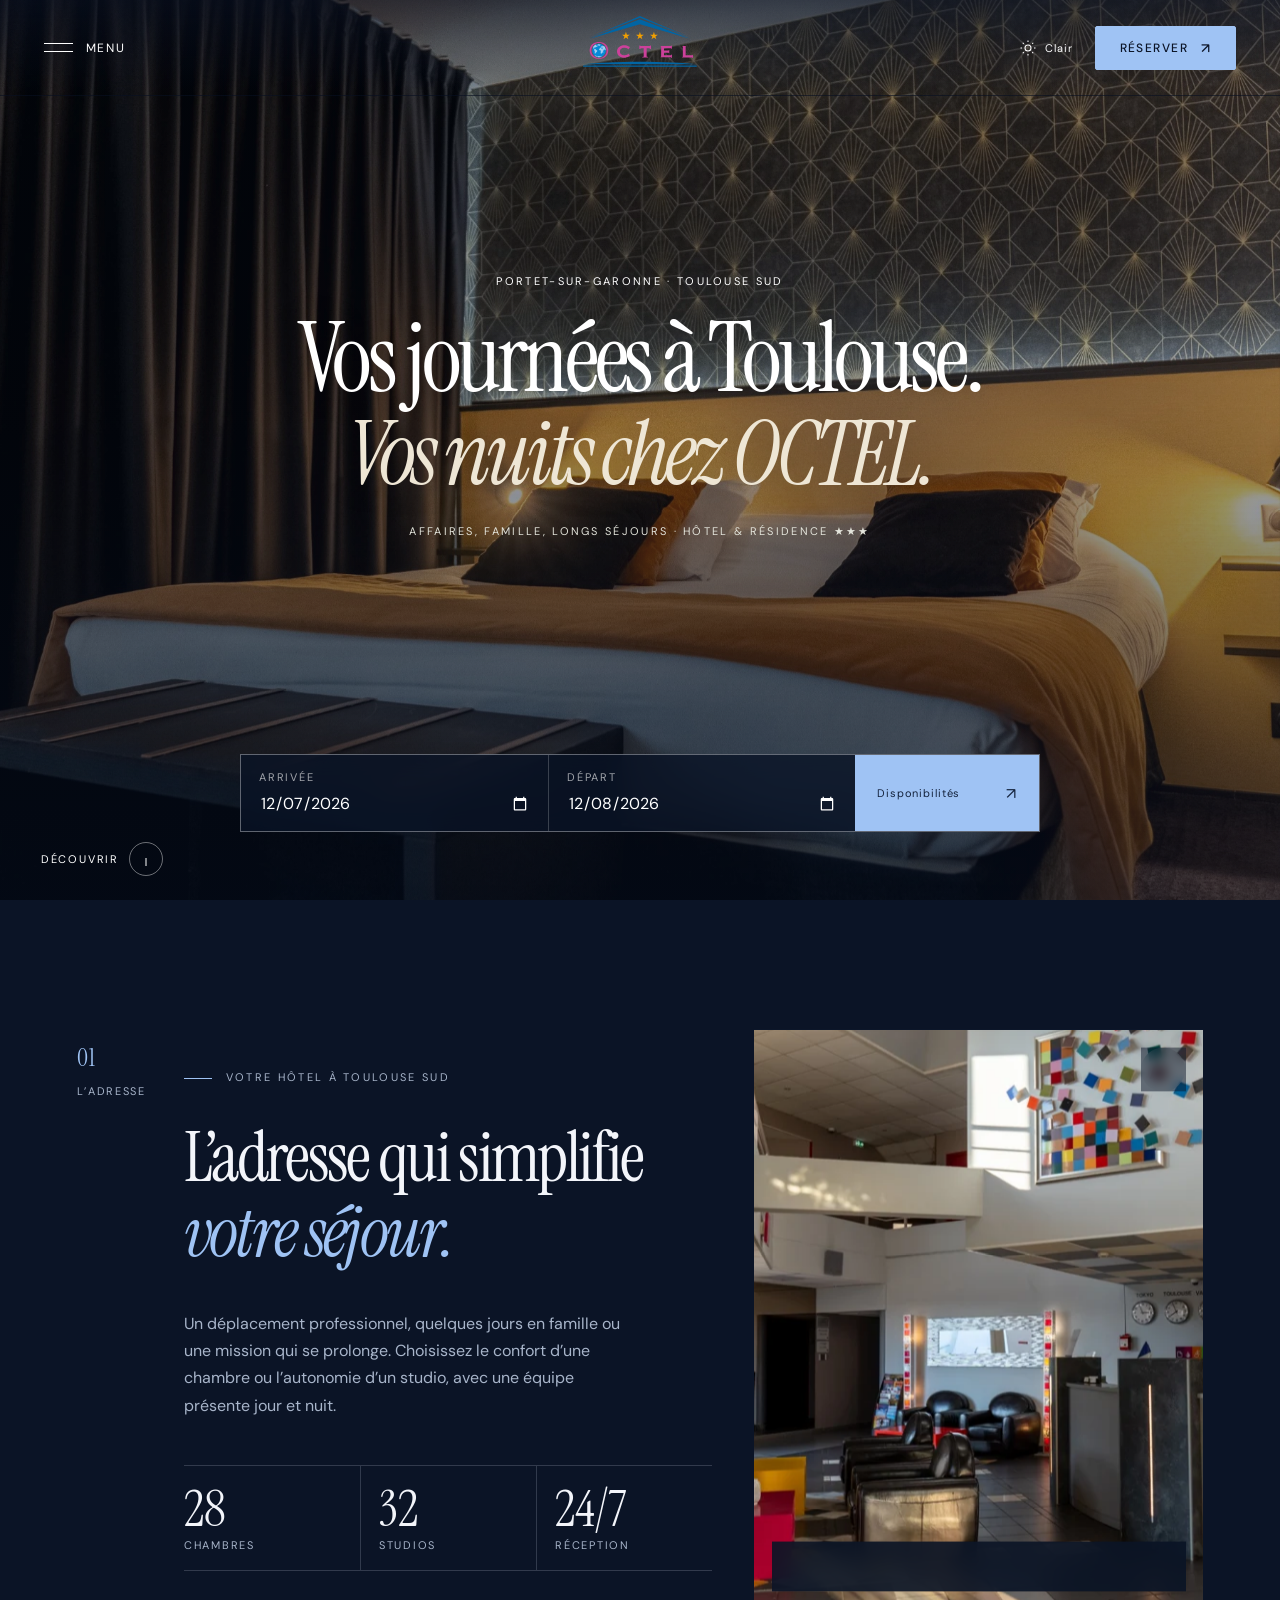
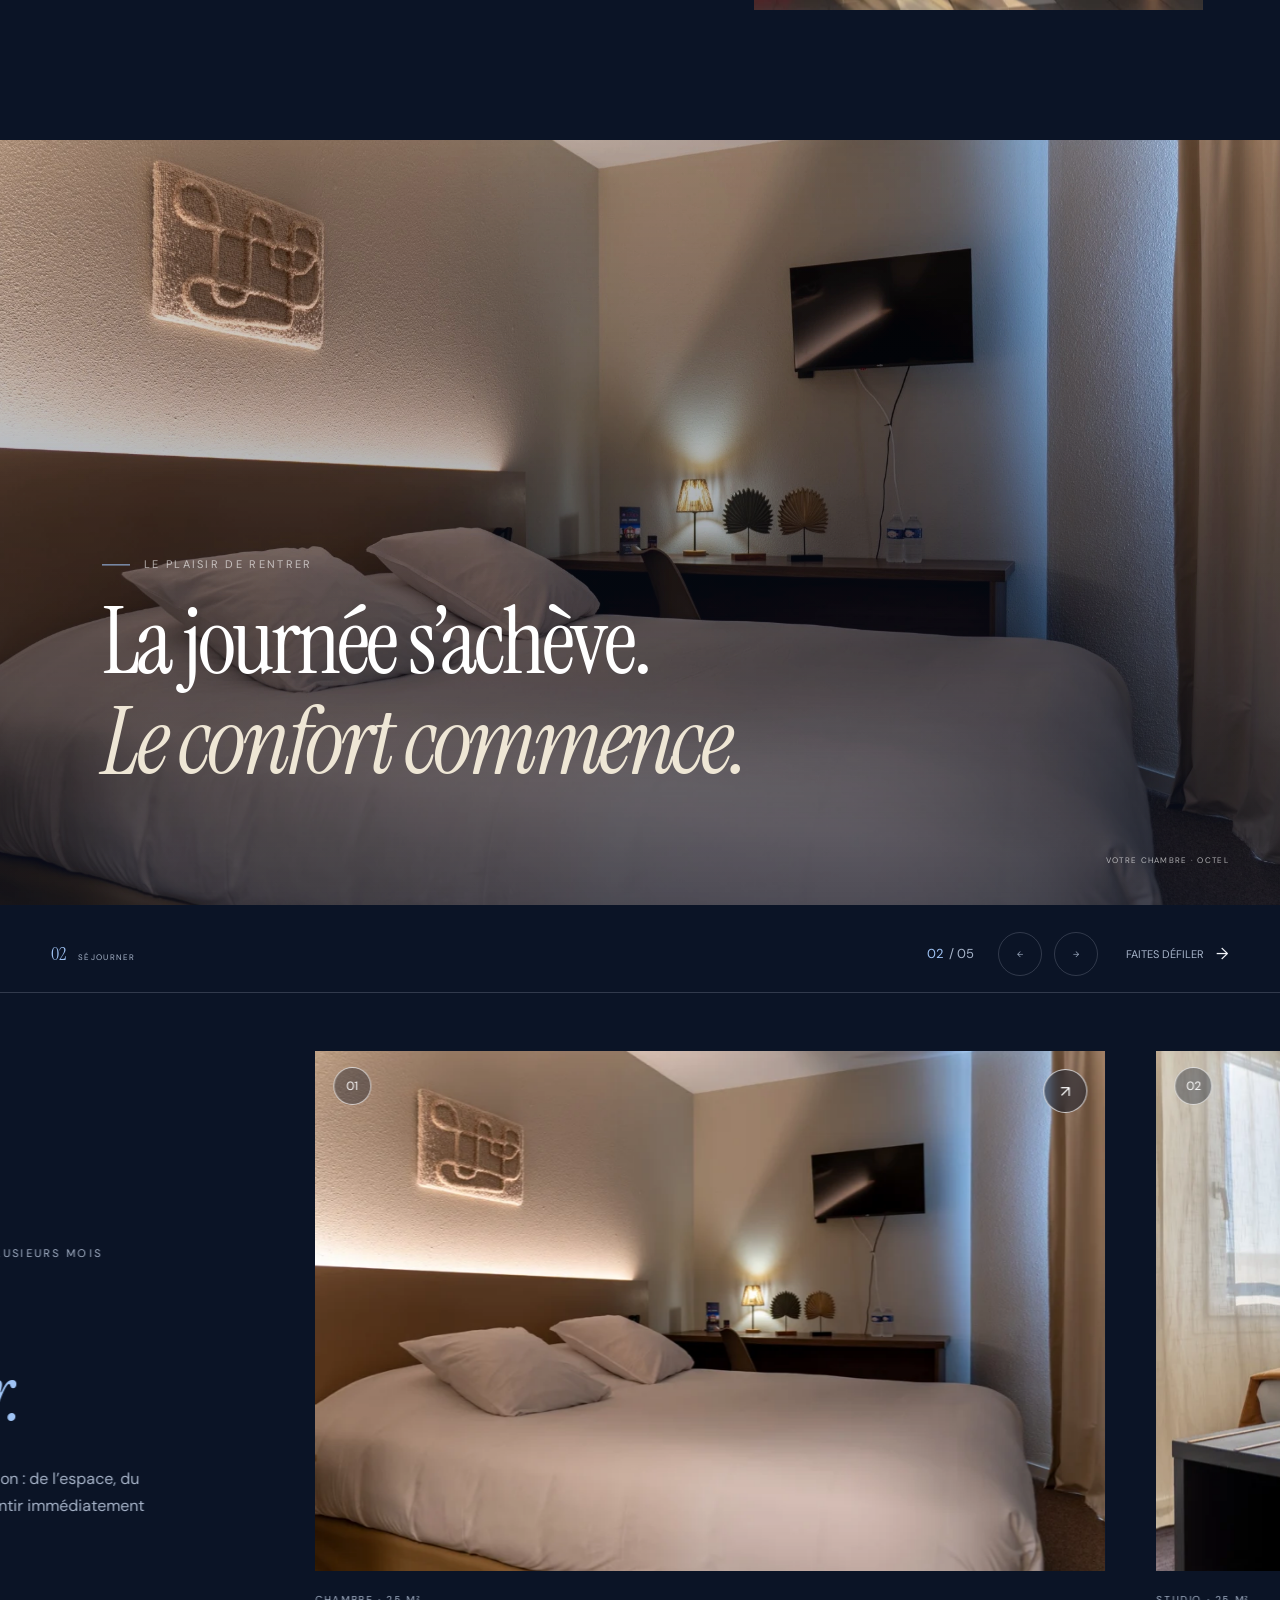
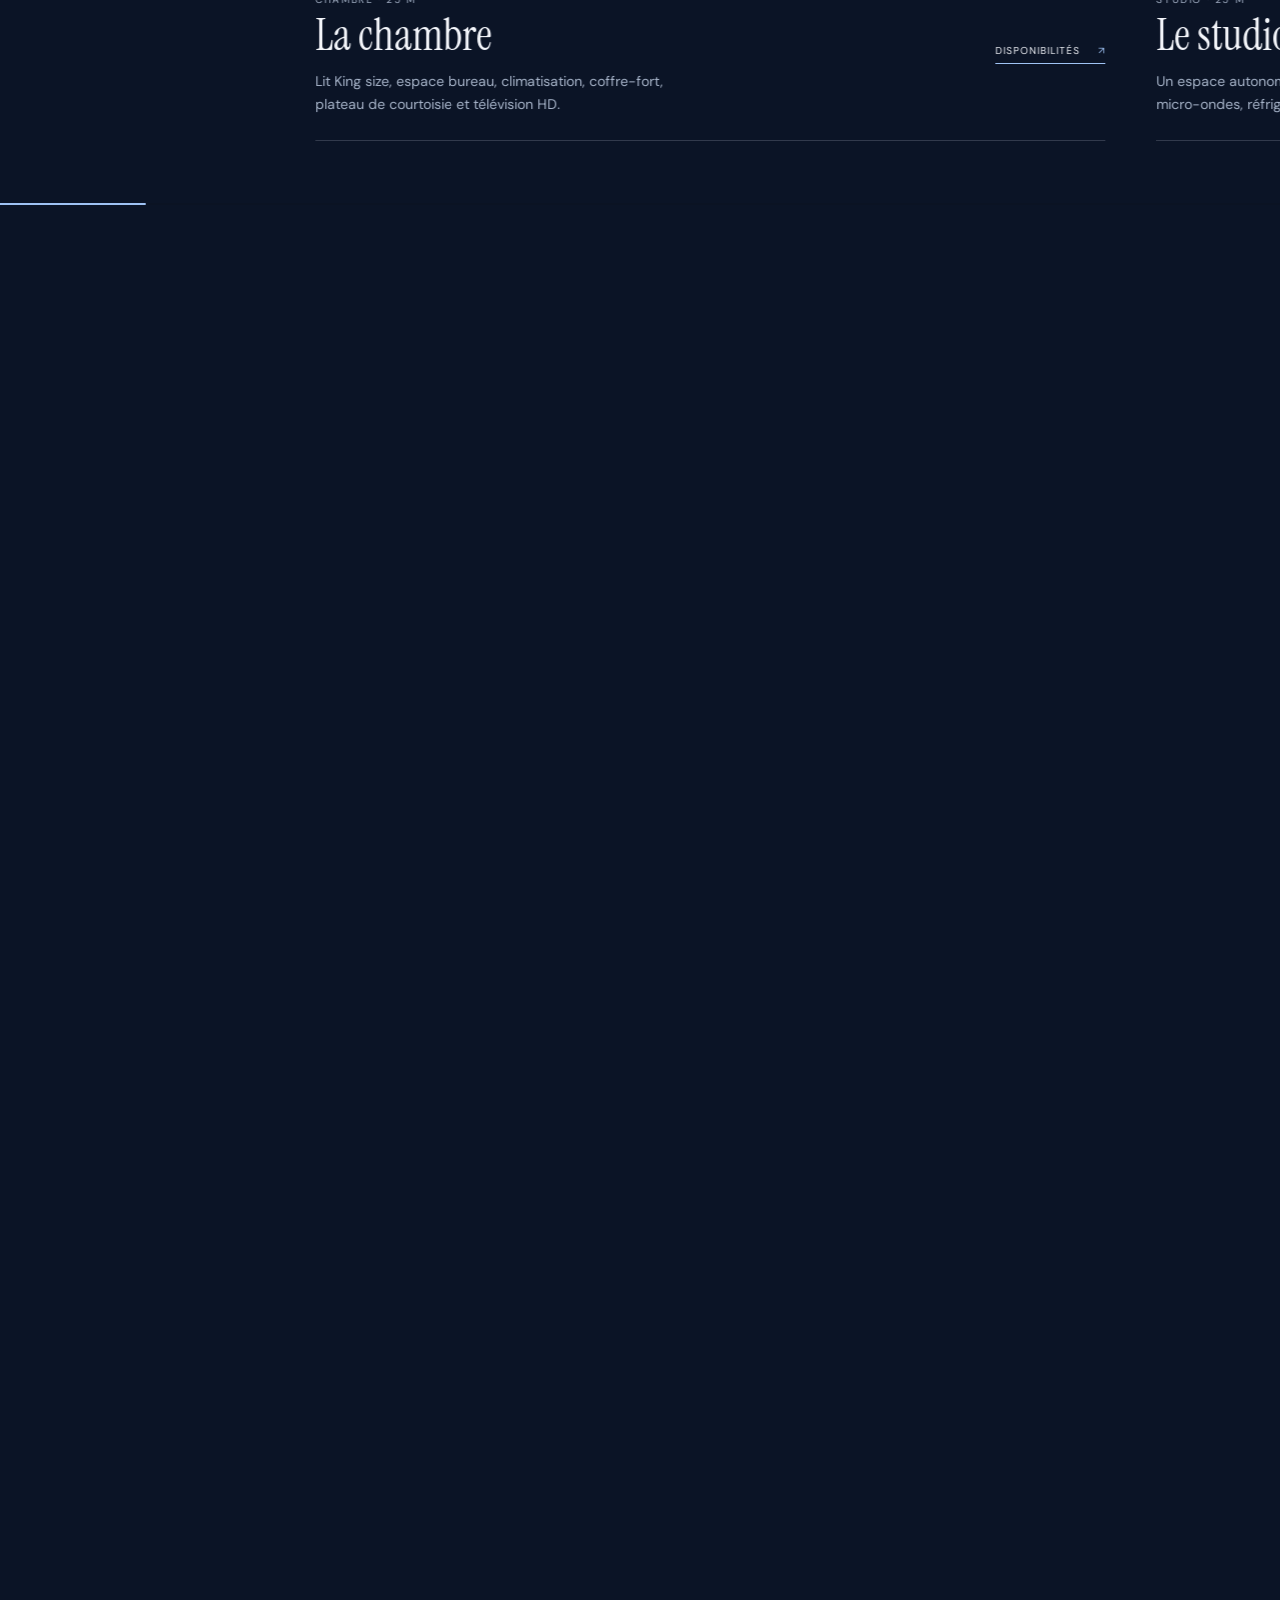
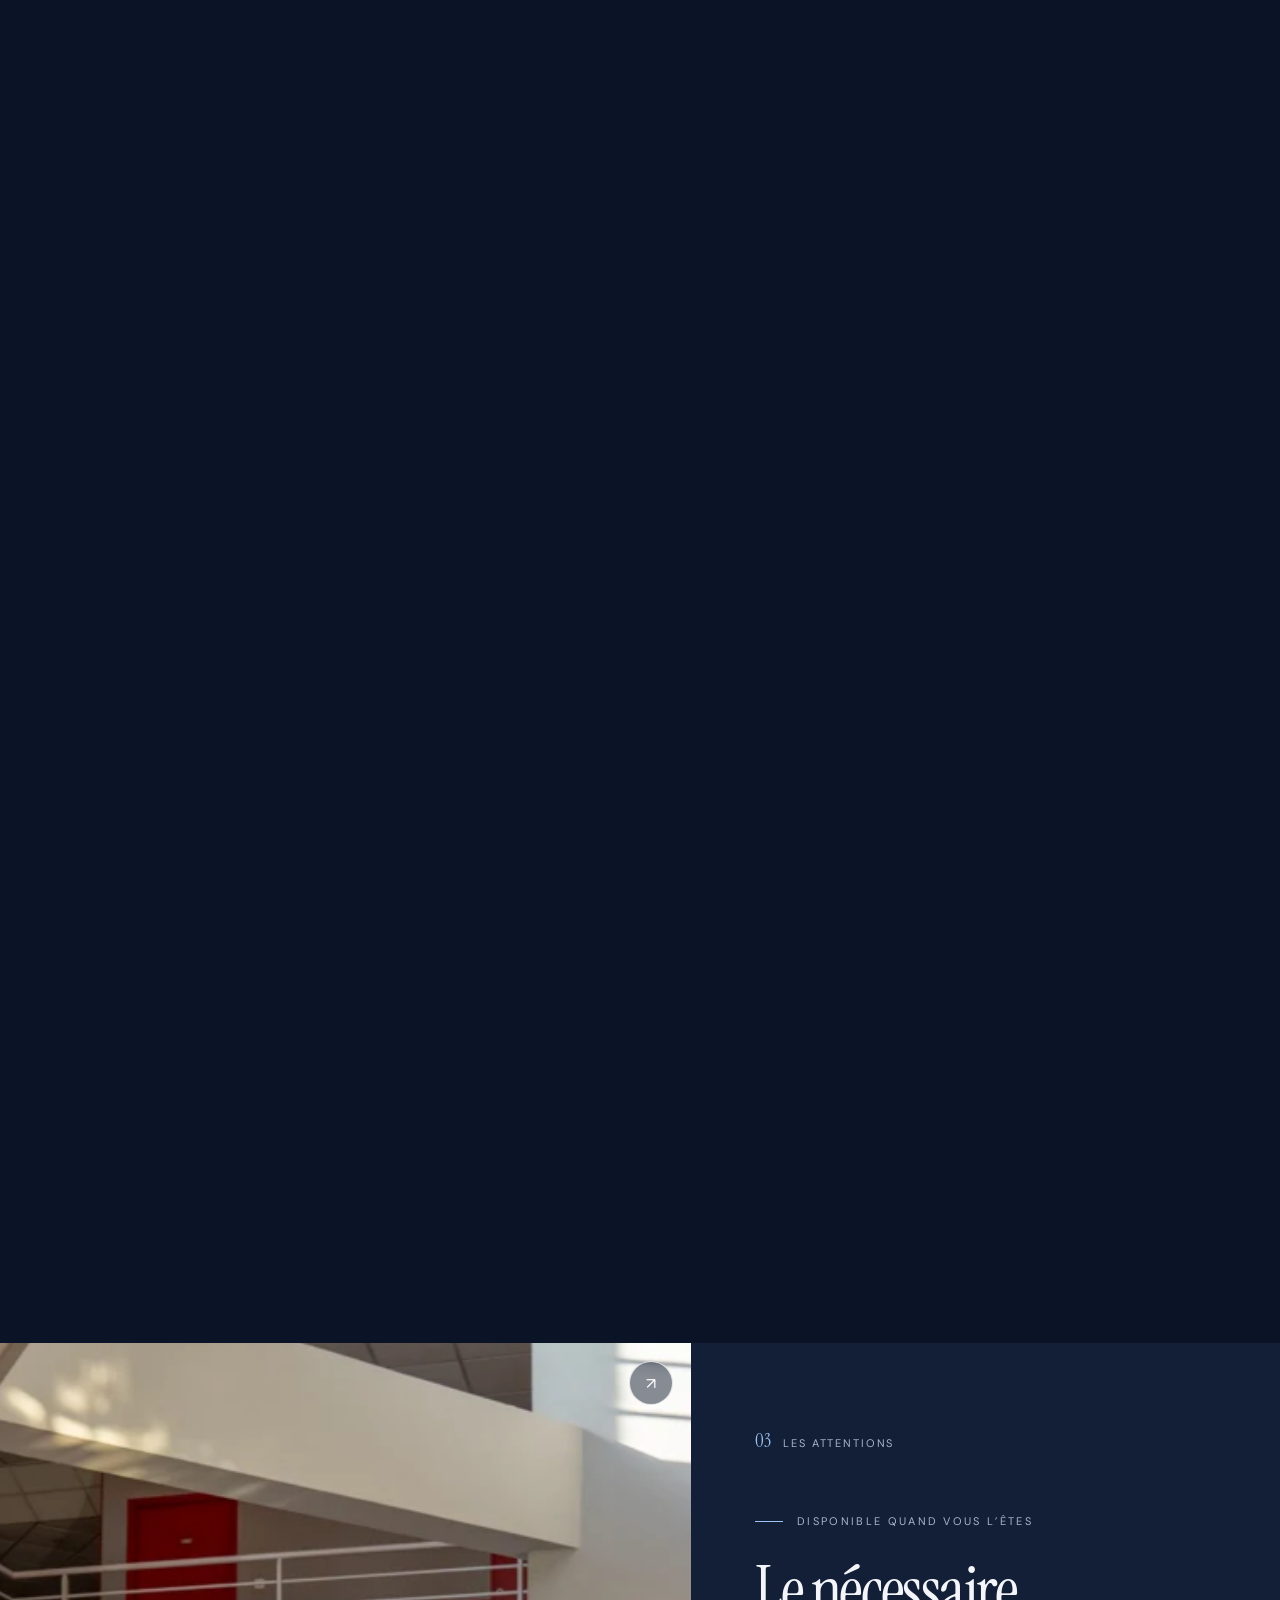
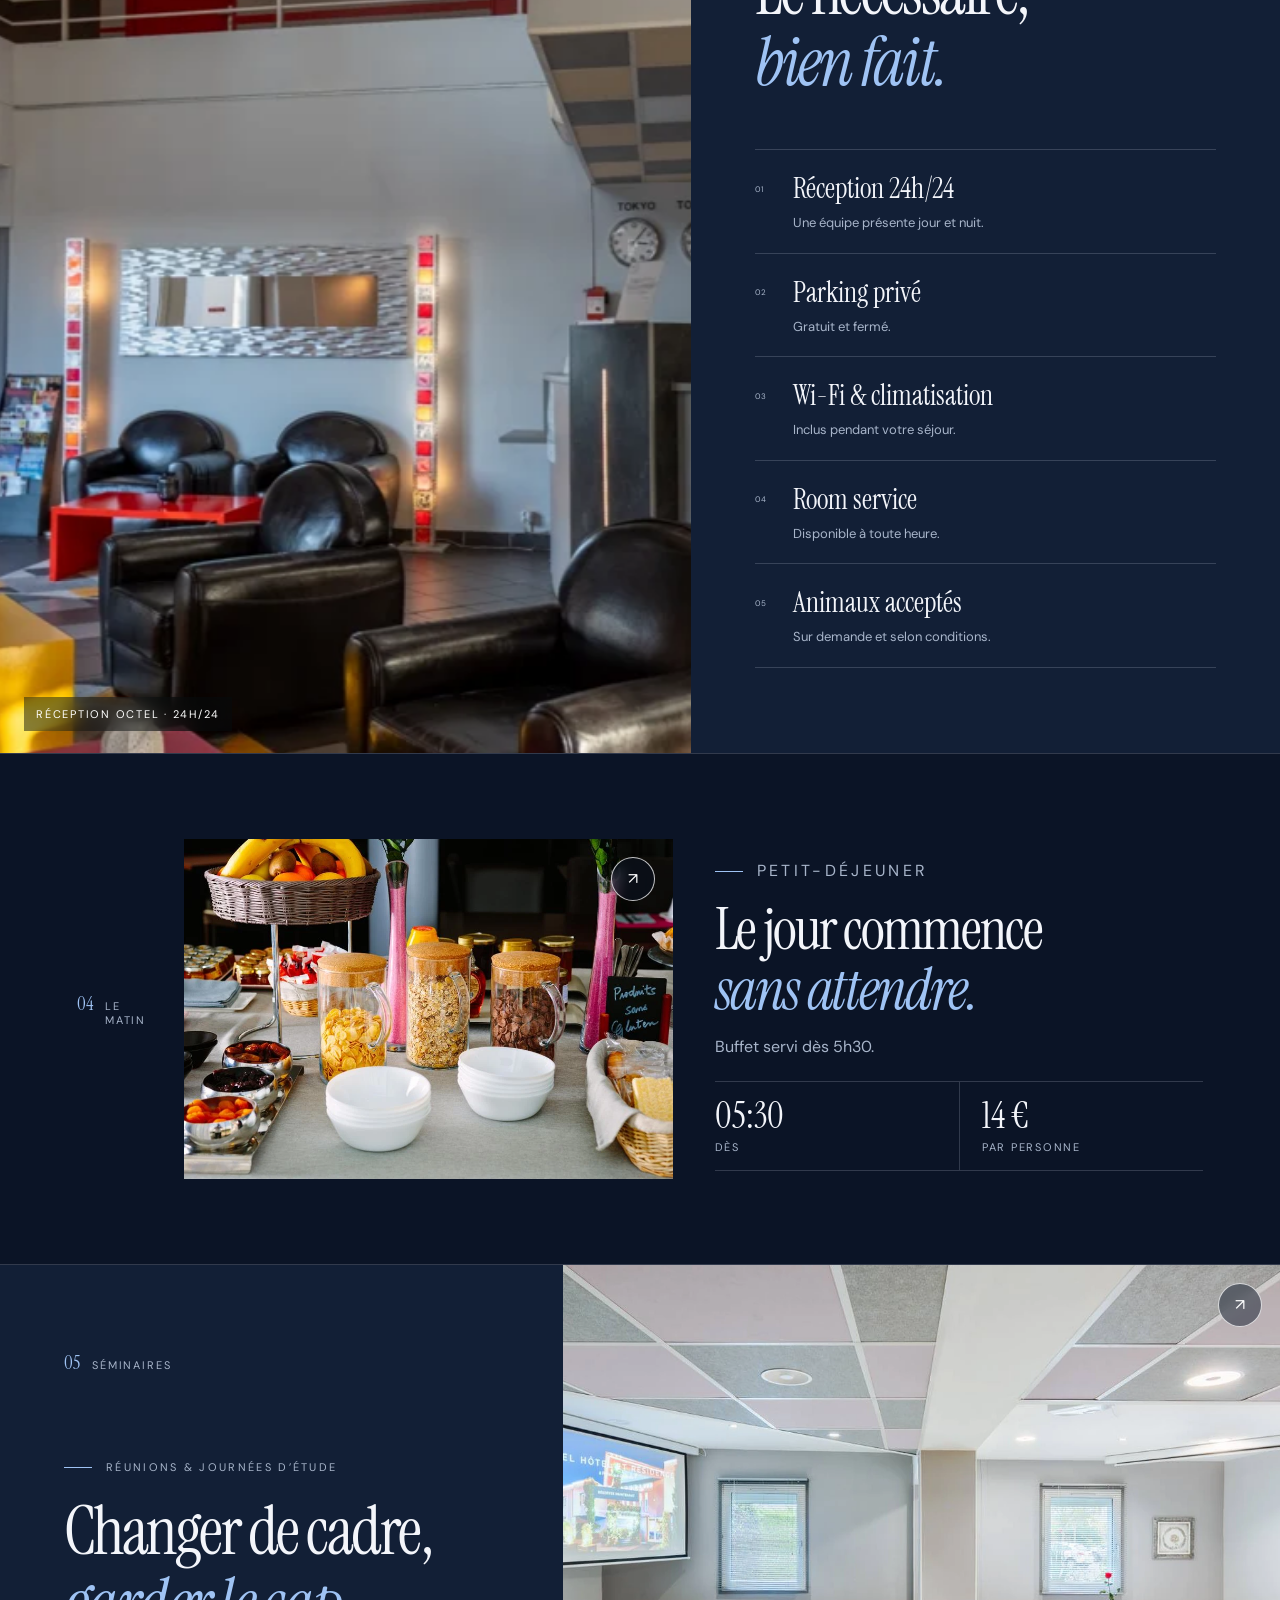
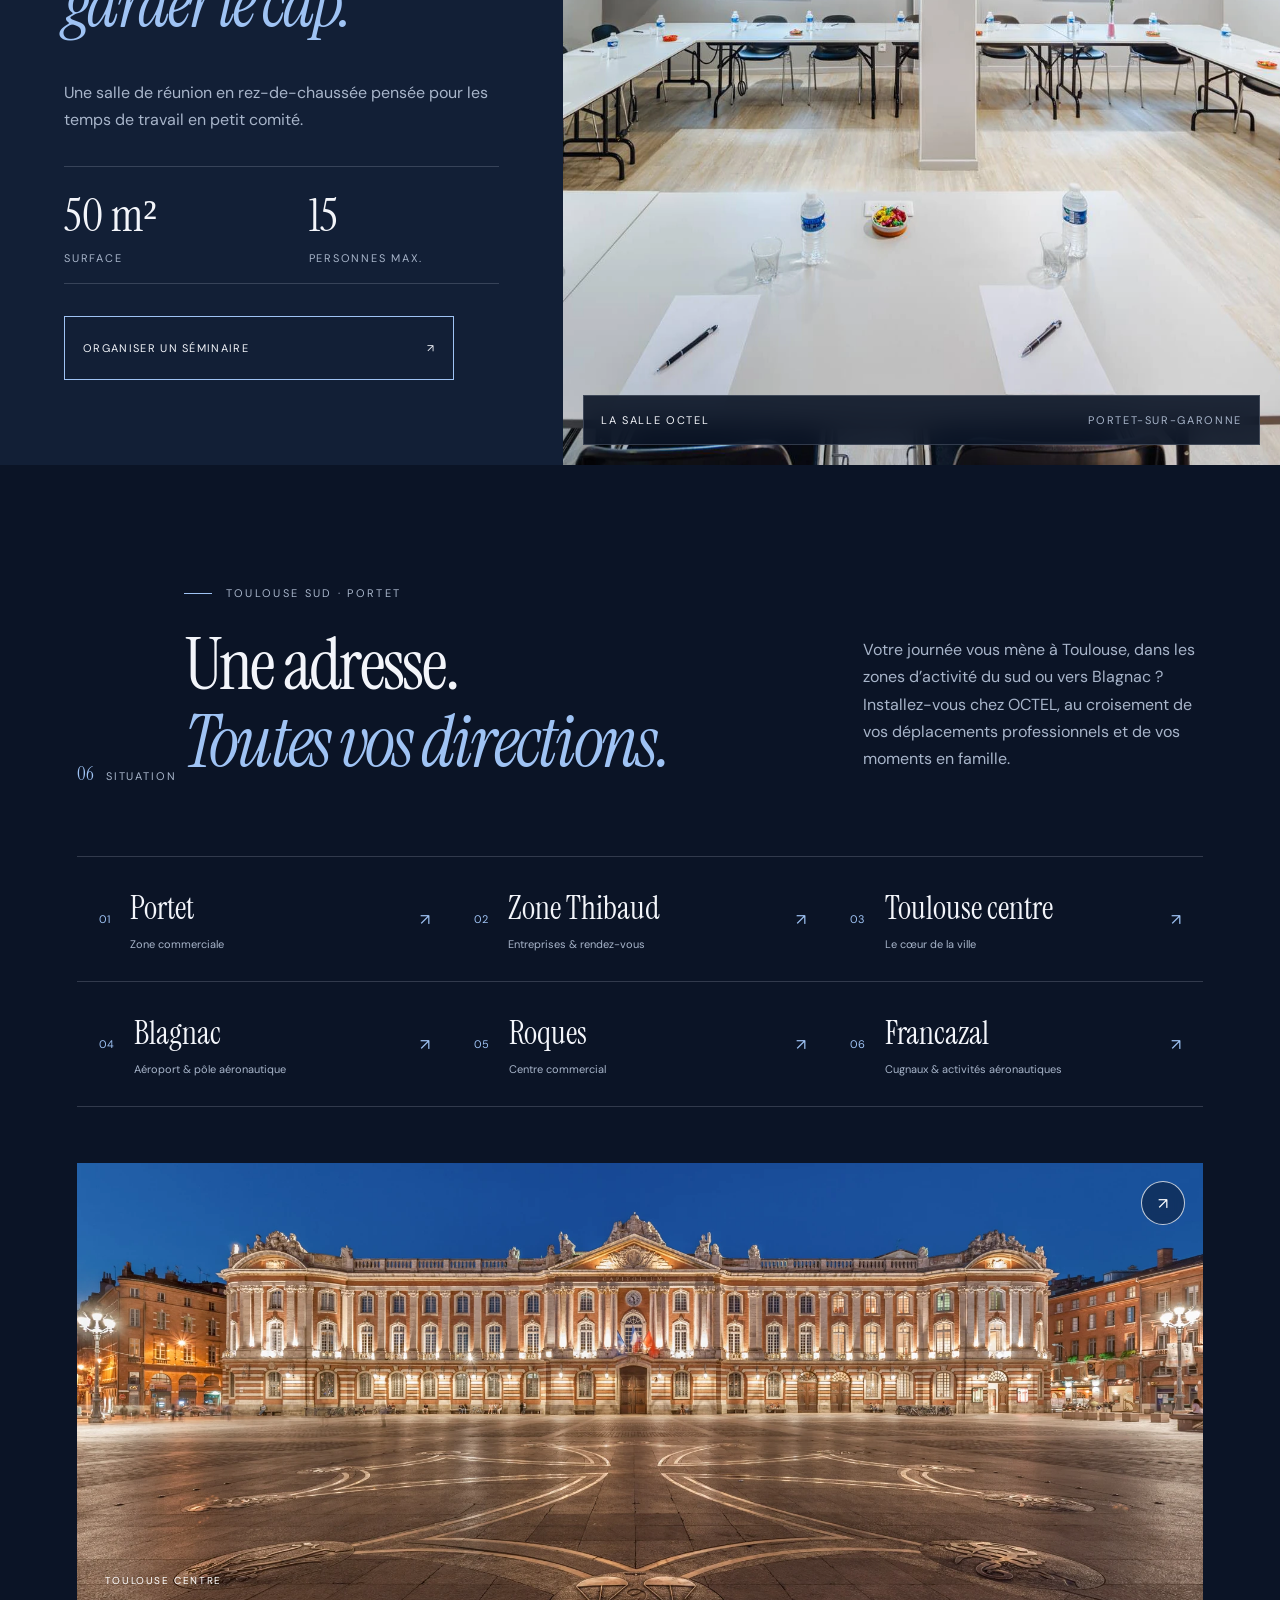
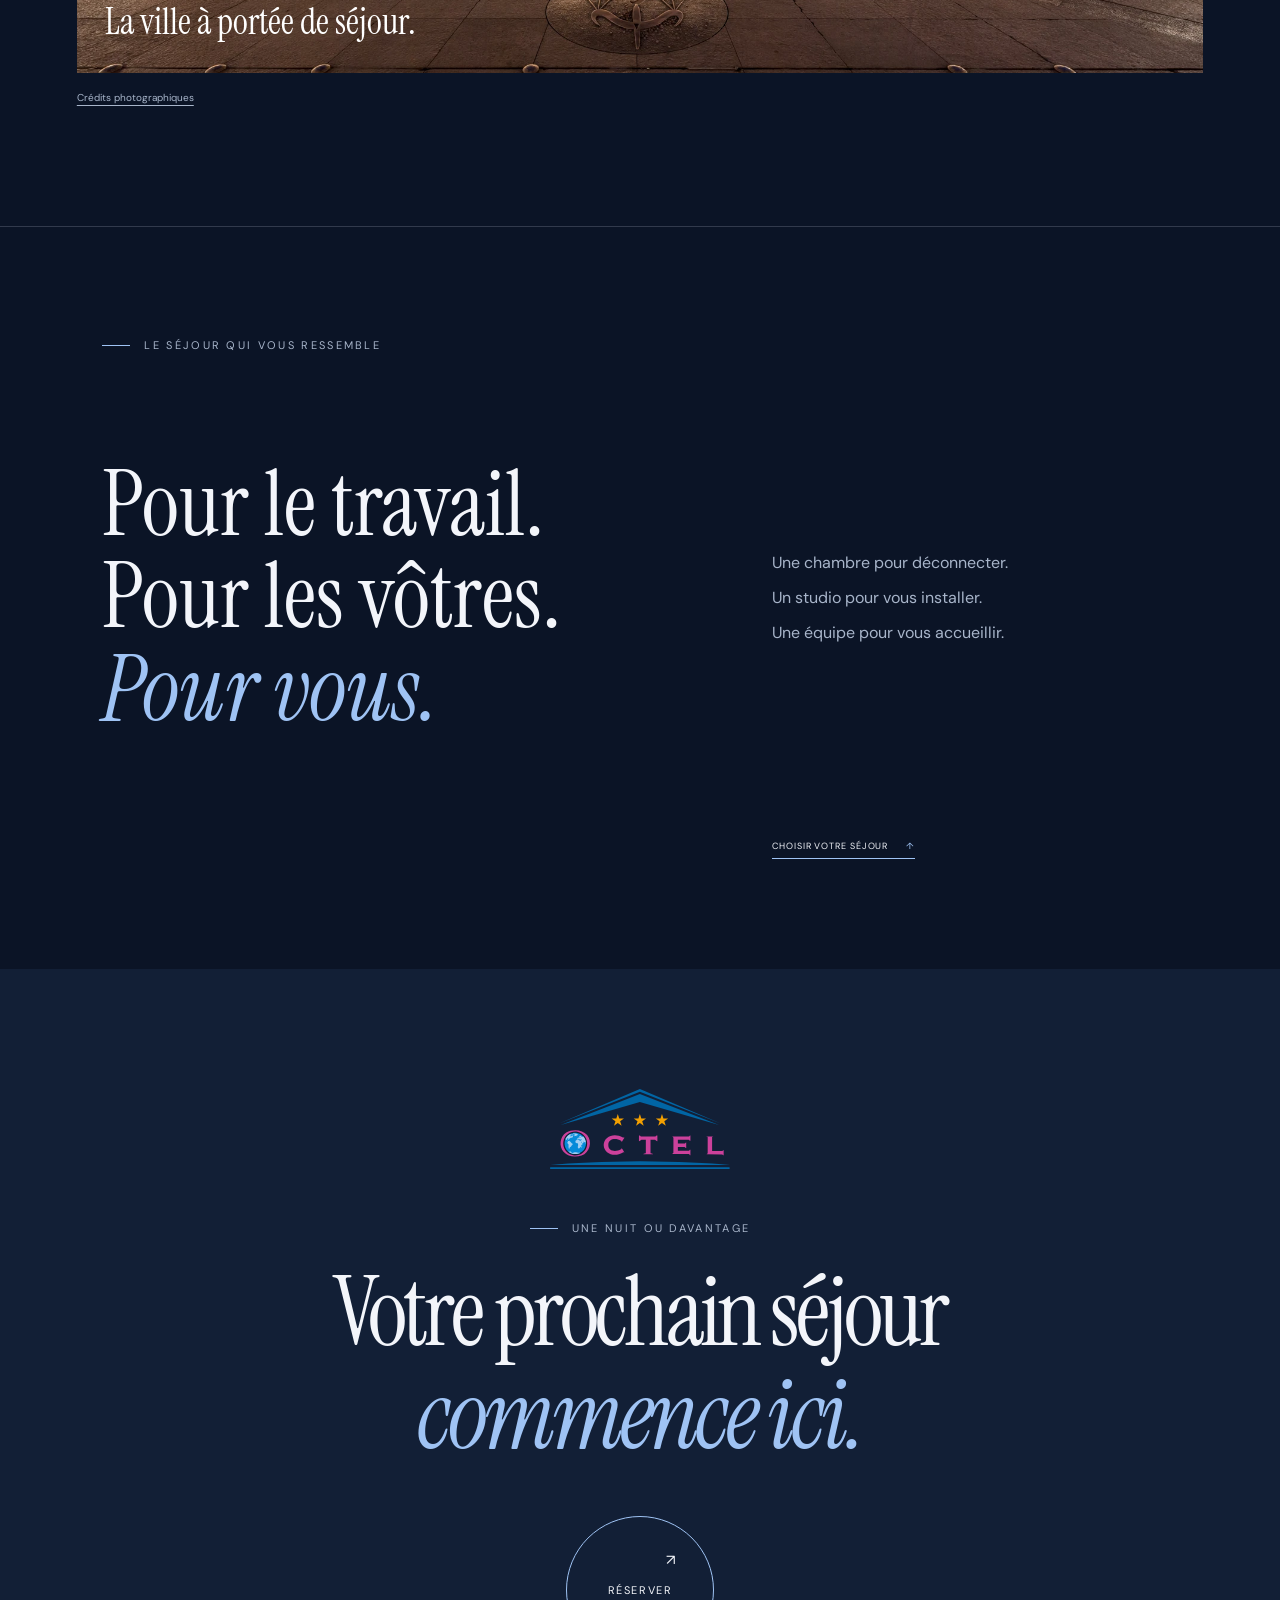
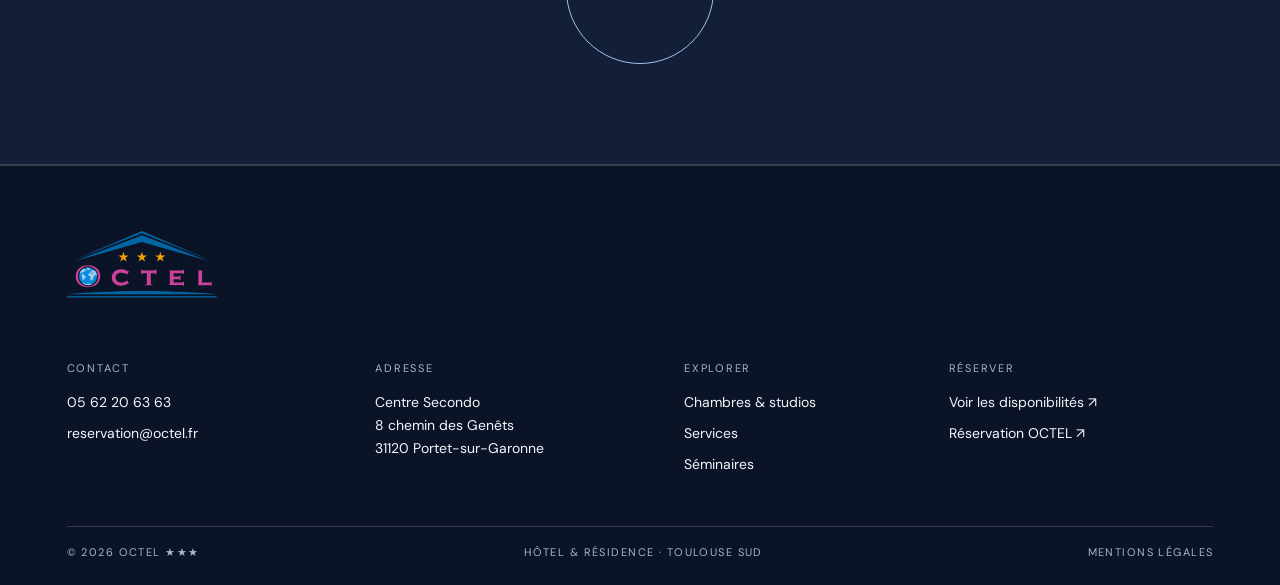
==== commit 1ea387a6: "Add files via upload" ====
--- a/index.html
+++ b/index.html
@@ -1,16 +1,18 @@
 <!doctype html>
-<html lang="fr">
+<html lang="fr" data-theme="dark">
 <head>
   <meta charset="utf-8">
   <meta name="viewport" content="width=device-width, initial-scale=1, viewport-fit=cover">
   <meta name="theme-color" content="#10171c">
   <meta name="description" content="OCTEL — Hôtel & Résidence ★★★ à Portet-sur-Garonne, Toulouse Sud. Chambres, studios, séminaires et réservation directe.">
   <title>OCTEL — Hôtel & Résidence ★★★ · Toulouse Sud</title>
+  <script>try{document.documentElement.dataset.theme=localStorage.getItem("octel-theme")==="light"?"light":"dark"}catch(e){}</script>
   <link rel="stylesheet" href="fonts.css">
-  <link rel="preload" as="image" href="assets/hero-poster.jpg">
-  <link rel="preload" as="video" href="assets/hero-portet.mp4" type="video/mp4">
+  <link rel="preload" as="image" href="assets/hero-room.webp">
+
   <link rel="stylesheet" href="styles.css">
   <link rel="stylesheet" href="motion.css">
+  <link rel="stylesheet" href="edition.css">
   <noscript><style>.preloader{display:none}.reveal,.image-reveal,.intro-item{opacity:1;transform:none;clip-path:none}.hero-booking{transform:translateX(-50%)}.journey-track{overflow-x:auto;width:auto}.journey-sticky{position:relative;height:auto}</style></noscript>
 </head>
 <body>
@@ -24,18 +26,18 @@
   </div>
 
   <header class="site-header" id="siteHeader">
-    <button class="header-action header-menu magnetic hover-pill" id="menuToggle" aria-expanded="false" aria-controls="menuPanel">
+    <button class="header-action header-menu magnetic hover-pill" id="menuToggle" aria-label="Ouvrir le menu" aria-expanded="false" aria-controls="menuPanel">
       <span class="burger" aria-hidden="true"><i></i><i></i></span><span>Menu</span>
     </button>
     <a class="header-logo" href="#top" aria-label="OCTEL — accueil">
       <img src="assets/logo-octel.svg" alt="OCTEL Hôtel & Résidence trois étoiles">
     </a>
-    <button class="header-action header-book magnetic hover-pill" data-open-booking><span>Réserver</span><i>↗</i></button>
+    <div class="header-tools"><button class="theme-toggle" data-theme-toggle aria-label="Activer le thème clair"><svg class="sun-icon" width="18" height="18" viewBox="0 0 24 24" fill="none" stroke="currentColor" stroke-width="1.4" aria-hidden="true"><circle cx="12" cy="12" r="4"/><path d="M12 2v2m0 16v2M2 12h2m16 0h2M5 5l1.4 1.4m11.2 11.2L19 19M5 19l1.4-1.4M17.6 6.4 19 5"/></svg><span>Clair</span></button><button class="header-action header-book magnetic hover-pill" data-open-booking><span>Réserver</span><i>↗</i></button></div>
   </header>
 
   <aside class="menu-panel" id="menuPanel" aria-hidden="true">
     <div class="menu-visual" aria-hidden="true" data-hover-media>
-      <img id="menuVisual" src="assets/portet-garonne.jpg" alt="">
+      <img id="menuVisual" src="assets/room.webp" alt="">
       <div class="menu-visual-shade"></div>
       <span>Portet-sur-Garonne</span>
     </div>
@@ -46,7 +48,7 @@
         <a href="#sejours" data-menu-image="assets/room.webp"><small>02</small><span>Chambres & studios</span><i>↗</i></a>
         <a href="#services" data-menu-image="assets/terrace.webp"><small>03</small><span>Services</span><i>↗</i></a>
         <a href="#seminaires" data-menu-image="assets/seminar.webp"><small>04</small><span>Séminaires</span><i>↗</i></a>
-        <a href="#portet" data-menu-image="assets/portet-garonne.jpg"><small>05</small><span>Portet & la Garonne</span><i>↗</i></a>
+        <a href="#portet" data-menu-image="assets/room.webp"><small>05</small><span>Situation & accès</span><i>↗</i></a>
       </nav>
       <div class="menu-foot">
         <div><span>Contact</span><a class="hover-line" href="tel:+33562206363">05 62 20 63 63</a><a class="hover-line" href="mailto:reservation@octel.fr">reservation@octel.fr</a></div>
@@ -72,16 +74,13 @@
 
   <main id="top">
     <section class="hero theme-dark" data-header-tone="light" aria-labelledby="heroTitle">
-      <div class="hero-window"><video class="hero-video" autoplay muted loop playsinline preload="auto" poster="assets/hero-poster.jpg" disablepictureinpicture aria-hidden="true">
-        <source src="assets/hero-portet.mp4" type="video/mp4">
-      </video></div>
-      <button class="video-toggle" aria-label="Mettre la vidéo en pause">Pause <span aria-hidden="true">Ⅱ</span></button>
+      <div class="hero-window"><img class="hero-image" src="assets/hero-room.webp" width="2048" height="1365" alt="Le confort d’un studio OCTEL, éclairé pour la soirée" fetchpriority="high"></div>
       <div class="hero-grade" aria-hidden="true"></div>
       <div class="hero-grain" aria-hidden="true"></div>
       <div class="hero-copy" data-parallax="-0.025">
         <p class="hero-kicker intro-item">Portet-sur-Garonne · Toulouse Sud</p>
-        <h1 id="heroTitle" class="hero-title intro-item"><span>Votre point d’ancrage</span><em>au sud de Toulouse.</em></h1>
-        <p class="hero-note intro-item">Hôtel & Résidence ★★★ · indépendant</p>
+        <h1 id="heroTitle" class="hero-title intro-item"><span>Vos journées à Toulouse.</span><em>Vos nuits chez OCTEL.</em></h1>
+        <p class="hero-note intro-item">Affaires, famille, longs séjours · Hôtel & Résidence ★★★</p>
       </div>
       <form class="hero-booking intro-item" data-novaresa-form aria-label="Rechercher un séjour">
         <label><span>Arrivée</span><input type="date" name="arrival" required></label>
@@ -95,9 +94,9 @@
     <section class="opening theme-light" id="hotel" data-header-tone="dark">
       <div class="opening-index reveal"><span>01</span><p>L’adresse</p></div>
       <div class="opening-copy">
-        <p class="eyebrow reveal">À quelques minutes de Toulouse</p>
-        <h2 class="grand-title reveal" data-parallax="-0.016">Une adresse simple,<br><em>pensée pour durer.</em></h2>
-        <p class="opening-text reveal">OCTEL accueille les séjours d’une nuit comme ceux de plusieurs semaines. Une maison indépendante, accessible, confortable et attentive au rythme de chacun.</p>
+        <p class="eyebrow reveal">Votre hôtel à Toulouse Sud</p>
+        <h2 class="grand-title reveal" data-parallax="-0.016">L’adresse qui simplifie<br><em>votre séjour.</em></h2>
+        <p class="opening-text reveal">Un déplacement professionnel, quelques jours en famille ou une mission qui se prolonge. Choisissez le confort d’une chambre ou l’autonomie d’un studio, avec une équipe présente jour et nuit.</p>
         <div class="opening-stats reveal">
           <div><strong>28</strong><span>chambres</span></div>
           <div><strong>32</strong><span>studios</span></div>
@@ -105,41 +104,41 @@
         </div>
       </div>
       <figure class="opening-visual image-reveal interactive-media"  data-parallax="0.022">
-        <img referrerpolicy="no-referrer" src="assets/reception.webp" alt="Hall et réception de l’Hôtel & Résidence OCTEL" loading="eager">
+        <img referrerpolicy="no-referrer" src="assets/reception.webp" srcset="assets/reception-960.webp 960w, assets/reception.webp 2048w" sizes="(max-width: 900px) 100vw, 65vw" width="2048" height="1365" alt="Hall et réception de l’Hôtel & Résidence OCTEL" loading="eager">
         <figcaption><span>Le hall</span><i>Une équipe présente jour & nuit</i></figcaption>
-      </figure>
+      <button class="media-open" aria-label="Agrandir la photo"><span>Voir la photo</span><i aria-hidden="true">↗</i></button></figure>
     </section>
 
     <section class="cinematic theme-dark" data-header-tone="light">
       <div class="cinematic-media parallax-clip interactive-media" >
-        <img src="assets/portet-garonne.jpg" alt="Vue aérienne de la Garonne à Portet-sur-Garonne" data-parallax-img="0.095">
+        <img src="assets/room.webp" alt="Chambre OCTEL : grand lit, matières naturelles et espace bureau" data-parallax-img="0.095">
       </div>
       <div class="cinematic-shade"></div>
       <div class="cinematic-copy reveal" data-parallax="-0.03">
-        <p class="eyebrow light">Entre ville et Garonne</p>
-        <h2>Un séjour au bon endroit,<br><em>au bon rythme.</em></h2>
-      </div>
-      <p class="cinematic-caption reveal">Portet-sur-Garonne · Haute-Garonne</p>
+        <p class="eyebrow light">Le plaisir de rentrer</p>
+        <h2>La journée s’achève.<br><em>Le confort commence.</em></h2>
+      </div>
+      <p class="cinematic-caption reveal">Votre chambre · OCTEL</p>
     </section>
 
     <section class="journey theme-light" id="sejours" data-header-tone="dark">
       <div class="journey-sticky">
         <div class="journey-topline">
           <div><span>02</span><p>Séjourner</p></div>
-          <div class="journey-controls"><button data-journey-step="-1" aria-label="Voir le panneau précédent">←</button><button data-journey-step="1" aria-label="Voir le panneau suivant">→</button></div><p class="journey-hint"><span class="desktop-only">Faites défiler</span><span class="mobile-only">Glissez</span><i>→</i></p>
+          <div class="journey-position" aria-live="polite"><span id="journeyCurrent">01</span><span class="journey-total"> / 05</span></div><div class="journey-controls"><button data-journey-step="-1" aria-label="Voir le panneau précédent">←</button><button data-journey-step="1" aria-label="Voir le panneau suivant">→</button></div><p class="journey-hint"><span class="desktop-only">Faites défiler</span><span class="mobile-only">Glissez</span><i>→</i></p>
         </div>
         <div class="journey-track" id="journeyTrack" tabindex="0" aria-label="Chambres, studios, terrasse et séminaires">
           <article class="journey-intro-panel">
             <p class="eyebrow">Une nuit, une semaine, plusieurs mois</p>
-            <h2>Choisir son<br><em>propre tempo.</em></h2>
+            <h2>À chacun<br><em>son séjour.</em></h2>
             <p>Deux formats, une même attention : de l’espace, du calme et ce qu’il faut pour se sentir immédiatement à l’aise.</p>
           </article>
 
           <article class="journey-card interactive-card" >
             <div class="journey-media image-reveal interactive-media">
-              <img referrerpolicy="no-referrer" src="assets/room.webp" alt="Chambre double de l’Hôtel & Résidence OCTEL" loading="eager" data-card-parallax>
+              <img referrerpolicy="no-referrer" src="assets/room.webp" srcset="assets/room-960.webp 960w, assets/room.webp 2048w" sizes="(max-width: 900px) 100vw, 65vw" width="2048" height="1365" alt="Chambre double de l’Hôtel & Résidence OCTEL" loading="eager" data-card-parallax>
               <span class="journey-number">01</span><span class="media-corner">King 180×200</span>
-            </div>
+            <button class="media-open" aria-label="Agrandir la photo"><span>Voir la photo</span><i aria-hidden="true">↗</i></button></div>
             <div class="journey-card-copy">
               <div><p>Chambre · 25 m²</p><h3>La chambre</h3></div>
               <p>Lit King size, espace bureau, climatisation, coffre-fort, plateau de courtoisie et télévision HD.</p>
@@ -149,9 +148,9 @@
 
           <article class="journey-card interactive-card" >
             <div class="journey-media image-reveal interactive-media">
-              <img referrerpolicy="no-referrer" src="assets/studio.webp" alt="Studio équipé de l’Hôtel & Résidence OCTEL" loading="eager" data-card-parallax>
+              <img referrerpolicy="no-referrer" src="assets/studio.webp" srcset="assets/studio-960.webp 960w, assets/studio.webp 2048w" sizes="(max-width: 900px) 100vw, 65vw" width="2048" height="1365" alt="Studio équipé de l’Hôtel & Résidence OCTEL" loading="eager" data-card-parallax>
               <span class="journey-number">02</span><span class="media-corner">Séjour autonome</span>
-            </div>
+            <button class="media-open" aria-label="Agrandir la photo"><span>Voir la photo</span><i aria-hidden="true">↗</i></button></div>
             <div class="journey-card-copy">
               <div><p>Studio · 25 m²</p><h3>Le studio</h3></div>
               <p>Un espace autonome avec cuisine équipée : plaques, micro-ondes, réfrigérateur, grille-pain et vaisselle.</p>
@@ -161,9 +160,9 @@
 
           <article class="journey-card interactive-card" >
             <div class="journey-media image-reveal interactive-media">
-              <img referrerpolicy="no-referrer" src="assets/terrace.webp" alt="Terrasse extérieure de l’Hôtel & Résidence OCTEL" loading="eager" data-card-parallax>
+              <img referrerpolicy="no-referrer" src="assets/terrace.webp" srcset="assets/terrace-960.webp 960w, assets/terrace.webp 2048w" sizes="(max-width: 900px) 100vw, 65vw" width="2048" height="1365" alt="Terrasse extérieure de l’Hôtel & Résidence OCTEL" loading="eager" data-card-parallax>
               <span class="journey-number">03</span><span class="media-corner">À l’air libre</span>
-            </div>
+            <button class="media-open" aria-label="Agrandir la photo"><span>Voir la photo</span><i aria-hidden="true">↗</i></button></div>
             <div class="journey-card-copy">
               <div><p>Entre deux temps</p><h3>La terrasse</h3></div>
               <p>Un espace extérieur pour faire une pause, travailler autrement ou simplement ralentir.</p>
@@ -175,7 +174,7 @@
             <div class="journey-media image-reveal interactive-media">
               <img referrerpolicy="no-referrer" src="assets/seminar.webp" alt="Salle de séminaire de l’Hôtel & Résidence OCTEL" loading="eager" data-card-parallax>
               <span class="journey-number">04</span><span class="media-corner">Jusqu’à 15 personnes</span>
-            </div>
+            <button class="media-open" aria-label="Agrandir la photo"><span>Voir la photo</span><i aria-hidden="true">↗</i></button></div>
             <div class="journey-card-copy">
               <div><p>Réunions · 50 m²</p><h3>Le séminaire</h3></div>
               <p>Une salle en rez-de-chaussée pour accueillir jusqu’à 15 personnes, avec plusieurs formules de location.</p>
@@ -187,11 +186,11 @@
       </div>
     </section>
 
-    <section class="services theme-dark" id="services" data-header-tone="light">
+    <section class="services theme-dark" id="services" data-header-tone="dark">
       <figure class="services-media parallax-clip image-reveal interactive-media" >
-        <img referrerpolicy="no-referrer" src="assets/reception.webp" alt="Réception de l’Hôtel & Résidence OCTEL" loading="lazy" data-parallax-img="0.075">
+        <img referrerpolicy="no-referrer" src="assets/lounge.webp" srcset="assets/lounge-960.webp 960w, assets/lounge.webp 2048w" sizes="(max-width: 900px) 100vw, 65vw" width="2048" height="1365" alt="Salon et réception de l’Hôtel & Résidence OCTEL" loading="lazy" data-parallax-img="0.075">
         <figcaption>Réception OCTEL · 24h/24</figcaption>
-      </figure>
+      <button class="media-open" aria-label="Agrandir la photo"><span>Voir la photo</span><i aria-hidden="true">↗</i></button></figure>
       <div class="services-copy">
         <div class="section-index light reveal"><span>03</span><p>Les attentions</p></div>
         <p class="eyebrow light reveal">Disponible quand vous l’êtes</p>
@@ -211,7 +210,7 @@
         <div class="section-index reveal"><span>04</span><p>Le matin</p></div>
         <figure class="breakfast-media image-reveal interactive-media" >
           <img referrerpolicy="no-referrer" src="assets/breakfast.webp" alt="Buffet de petit-déjeuner de l’Hôtel OCTEL" loading="lazy" data-parallax-img="0.04">
-        </figure>
+        <button class="media-open" aria-label="Agrandir la photo"><span>Voir la photo</span><i aria-hidden="true">↗</i></button></figure>
         <div class="breakfast-copy reveal">
           <p class="eyebrow">Petit-déjeuner</p>
           <h2>Le jour commence<br><em>sans attendre.</em></h2>
@@ -233,33 +232,17 @@
       <figure class="seminar-media parallax-clip image-reveal interactive-media" >
         <img referrerpolicy="no-referrer" src="assets/seminar.webp" alt="Salle de séminaire OCTEL en configuration de réunion" loading="lazy" data-parallax-img="0.06">
         <figcaption><span>La salle OCTEL</span><i>Portet-sur-Garonne</i></figcaption>
-      </figure>
+      <button class="media-open" aria-label="Agrandir la photo"><span>Voir la photo</span><i aria-hidden="true">↗</i></button></figure>
     </section>
 
     <section class="destination theme-light" id="portet" data-header-tone="dark">
-      <div class="destination-heading">
-        <div class="section-index reveal"><span>06</span><p>La destination</p></div>
-        <div>
-          <p class="eyebrow reveal">Portet-sur-Garonne</p>
-          <h2 class="grand-title reveal" data-parallax="-0.018">Au rythme<br><em>de la Garonne.</em></h2>
-        </div>
-        <p class="destination-intro reveal">À proximité de l’A64 et du sud toulousain, OCTEL devient un point d’appui entre rendez-vous, étape et séjour.</p>
-      </div>
-      <div class="destination-gallery">
-        <figure class="destination-card destination-card-a image-reveal interactive-media" ><img src="assets/portet-garonne.jpg" alt="La Garonne à Portet-sur-Garonne" data-parallax-img="0.055"><figcaption><span>01</span><b>La Garonne</b></figcaption></figure>
-        <figure class="destination-card destination-card-b image-reveal interactive-media" ><img src="assets/portet-centre.jpg" alt="Le centre ancien de Portet-sur-Garonne" data-parallax-img="0.075"><figcaption><span>02</span><b>Le centre ancien</b></figcaption></figure>
-        <figure class="destination-card destination-card-c image-reveal interactive-media" ><img src="assets/portet-sud.jpg" alt="Vue aérienne du sud toulousain depuis Portet-sur-Garonne" data-parallax-img="0.065"><figcaption><span>03</span><b>Le sud toulousain</b></figcaption></figure>
-      </div>
-    </section>
-
-    <section class="quote-scene theme-dark" data-header-tone="light">
-      <div class="quote-image parallax-clip interactive-media"><img src="assets/portet-sud.jpg" alt="Vue aérienne de Portet-sur-Garonne" data-parallax-img="0.095"></div>
-      <div class="quote-shade"></div>
-      <blockquote class="reveal" data-parallax="-0.022">« Personnel toujours très agréable et prêt à rendre service. Cet hôtel est notre point de chute quand nous sommes dans la région. »</blockquote>
-      <p class="quote-source reveal">— Avis client publié sur le site OCTEL</p>
-    </section>
-
-    <section class="final theme-dark" data-header-tone="light">
+      <div class="destination-heading"><div class="section-index reveal"><span>06</span><p>Situation</p></div><div><p class="eyebrow reveal">Toulouse Sud · Portet</p><h2 class="grand-title reveal">Une adresse.<br><em>Toutes vos directions.</em></h2></div><p class="destination-intro reveal">Votre journée vous mène à Toulouse, dans les zones d’activité du sud ou vers Blagnac ? Installez-vous chez OCTEL, au croisement de vos déplacements professionnels et de vos moments en famille.</p></div>
+      <div class="location-grid"><a class="location-link reveal" href="https://www.google.com/maps/dir/?api=1&amp;origin=Hôtel+Octel+Portet-sur-Garonne&amp;destination=Zone%20commerciale%20Portet-sur-Garonne" target="_blank" rel="noopener"><span class="location-number">01</span><span><strong>Portet</strong><small>Zone commerciale</small></span><span class="location-arrow" aria-label="Itinéraire">↗</span></a><a class="location-link reveal" href="https://www.google.com/maps/dir/?api=1&amp;origin=Hôtel+Octel+Portet-sur-Garonne&amp;destination=Zone%20Thibaud%20Toulouse" target="_blank" rel="noopener"><span class="location-number">02</span><span><strong>Zone Thibaud</strong><small>Entreprises & rendez-vous</small></span><span class="location-arrow" aria-label="Itinéraire">↗</span></a><a class="location-link reveal" href="https://www.google.com/maps/dir/?api=1&amp;origin=Hôtel+Octel+Portet-sur-Garonne&amp;destination=Place%20du%20Capitole%20Toulouse" target="_blank" rel="noopener"><span class="location-number">03</span><span><strong>Toulouse centre</strong><small>Le cœur de la ville</small></span><span class="location-arrow" aria-label="Itinéraire">↗</span></a><a class="location-link reveal" href="https://www.google.com/maps/dir/?api=1&amp;origin=Hôtel+Octel+Portet-sur-Garonne&amp;destination=A%C3%A9roport%20Toulouse%20Blagnac" target="_blank" rel="noopener"><span class="location-number">04</span><span><strong>Blagnac</strong><small>Aéroport & pôle aéronautique</small></span><span class="location-arrow" aria-label="Itinéraire">↗</span></a><a class="location-link reveal" href="https://www.google.com/maps/dir/?api=1&amp;origin=Hôtel+Octel+Portet-sur-Garonne&amp;destination=Centre%20commercial%20Roques" target="_blank" rel="noopener"><span class="location-number">05</span><span><strong>Roques</strong><small>Centre commercial</small></span><span class="location-arrow" aria-label="Itinéraire">↗</span></a><a class="location-link reveal" href="https://www.google.com/maps/dir/?api=1&amp;origin=Hôtel+Octel+Portet-sur-Garonne&amp;destination=A%C3%A9roport%20Toulouse%20Francazal%20Cugnaux" target="_blank" rel="noopener"><span class="location-number">06</span><span><strong>Francazal</strong><small>Cugnaux & activités aéronautiques</small></span><span class="location-arrow" aria-label="Itinéraire">↗</span></a></div><div class="location-photos"><figure class="location-photo image-reveal interactive-media"><img src="assets/capitole.webp" alt="La place du Capitole à Toulouse à la tombée du jour" loading="lazy" width="1600" height="1000"><figcaption><small>Toulouse centre</small><strong>La ville à portée de séjour.</strong></figcaption><button class="media-open" aria-label="Agrandir la photo"><span>Voir la photo</span><i aria-hidden="true">↗</i></button></figure></div>
+      <a class="location-credit" href="credits.html">Crédits photographiques</a>
+    </section>
+    <section class="stay-statement theme-light"><p class="eyebrow reveal">Le séjour qui vous ressemble</p><h2 class="reveal">Pour le travail.<br>Pour les vôtres.<br><em>Pour vous.</em></h2><p class="reveal">Une chambre pour déconnecter.<br>Un studio pour vous installer.<br>Une équipe pour vous accueillir.</p><a class="text-link reveal" href="#sejours">Choisir votre séjour <i>↑</i></a></section>
+
+    <section class="final theme-dark" data-header-tone="dark">
       <div class="final-orbit" hidden aria-hidden="true"></div>
       <div class="final-orbit final-orbit-b" hidden aria-hidden="true"></div>
       <img class="final-logo reveal" src="assets/logo-octel.svg" alt="OCTEL">
@@ -281,6 +264,11 @@
   </footer>
 
   <button class="mobile-book" data-open-booking>Réserver un séjour <span>↗</span></button>
+  <dialog class="photo-dialog" id="photoDialog" aria-label="Galerie de photos OCTEL">
+    <div class="photo-bar"><span id="photoCount"></span><button id="photoClose" aria-label="Fermer la photo">Fermer <i aria-hidden="true">×</i></button></div>
+    <div class="photo-stage"><button id="photoPrev" aria-label="Photo précédente">←</button><img id="photoFull" alt=""><button id="photoNext" aria-label="Photo suivante">→</button></div>
+    <p id="photoCaption"></p>
+  </dialog>
   <script src="script.js"></script>
 </body>
 </html>
--- a/styles.css
+++ b/styles.css
@@ -42,7 +42,7 @@
 .hover-line{position:relative;width:max-content}.hover-line::after{content:"";position:absolute;left:0;bottom:-3px;width:100%;height:1px;background:currentColor;transform-origin:right;transform:scaleX(0);transition:transform .4s var(--ease)}.hover-line:hover::after{transform-origin:left;transform:scaleX(1)}
 
 /* HERO */
-.hero{position:relative;height:100svh;min-height:760px;overflow:hidden;background:#11181c;color:#fff}.hero-video{position:absolute;inset:-4%;width:108%;height:108%;object-fit:cover;will-change:transform}.hero-grade{position:absolute;inset:0;background:linear-gradient(180deg,rgba(7,12,15,.38) 0%,rgba(7,12,15,.08) 32%,rgba(7,12,15,.10) 55%,rgba(7,12,15,.55) 100%)}.hero-grain{position:absolute;inset:0;opacity:.16;pointer-events:none;background-image:url("data:image/svg+xml,%3Csvg viewBox='0 0 180 180' xmlns='http://www.w3.org/2000/svg'%3E%3Cfilter id='n'%3E%3CfeTurbulence type='fractalNoise' baseFrequency='.9' numOctaves='2' stitchTiles='stitch'/%3E%3C/filter%3E%3Crect width='100%25' height='100%25' filter='url(%23n)' opacity='.18'/%3E%3C/svg%3E");mix-blend-mode:soft-light}
+.hero{position:relative;height:100svh;min-height:760px;overflow:hidden;background:#11181c;color:#fff}.hero-image{position:absolute;inset:-4%;width:108%;height:108%;object-fit:cover;will-change:transform}.hero-grade{position:absolute;inset:0;background:linear-gradient(180deg,rgba(7,12,15,.38) 0%,rgba(7,12,15,.08) 32%,rgba(7,12,15,.10) 55%,rgba(7,12,15,.55) 100%)}.hero-grain{position:absolute;inset:0;opacity:.16;pointer-events:none;background-image:url("data:image/svg+xml,%3Csvg viewBox='0 0 180 180' xmlns='http://www.w3.org/2000/svg'%3E%3Cfilter id='n'%3E%3CfeTurbulence type='fractalNoise' baseFrequency='.9' numOctaves='2' stitchTiles='stitch'/%3E%3C/filter%3E%3Crect width='100%25' height='100%25' filter='url(%23n)' opacity='.18'/%3E%3C/svg%3E");mix-blend-mode:soft-light}
 .hero-copy{position:absolute;z-index:2;left:50%;top:46%;transform:translate(-50%,-50%);width:min(1180px,88vw);text-align:center;will-change:transform}.hero-kicker,.hero-note{margin:0;color:rgba(255,255,255,.78);font-size:8px;letter-spacing:.23em;text-transform:uppercase}.hero-title{font-family:var(--serif);font-weight:400;font-size:clamp(70px,8vw,136px);line-height:.90;letter-spacing:-.042em;margin:18px 0 20px;text-shadow:0 5px 38px rgba(0,0,0,.23);overflow:visible;padding:.03em 0 .05em}.hero-title span,.hero-title em{display:block;font-weight:400}.hero-title em{font-style:italic}.hero-note{letter-spacing:.16em}
 .intro-item{opacity:0;transform:translateY(28px)}body.ready .intro-item{animation:introUp 1s var(--ease-soft) forwards}body.ready .hero-title{animation-delay:.08s}body.ready .hero-note{animation-delay:.18s}body.ready .hero-scroll{animation-delay:.38s}body.ready .hero-side-label{animation-delay:.5s}body.ready .hero-booking{animation:bookingIn 1s var(--ease-soft) .26s forwards}@keyframes introUp{to{opacity:1;transform:none}}@keyframes bookingIn{to{opacity:1;transform:translateX(-50%) translateY(0)}}
 .hero-booking{position:absolute;z-index:4;left:50%;bottom:clamp(36px,5.7vh,68px);transform:translateX(-50%) translateY(30px);width:min(820px,calc(100% - 56px));display:grid;grid-template-columns:1fr 1fr auto;background:rgba(11,16,19,.68);border:1px solid rgba(255,255,255,.27);backdrop-filter:blur(18px);-webkit-backdrop-filter:blur(18px);color:#fff;box-shadow:0 24px 60px rgba(0,0,0,.14);will-change:transform}
@@ -116,6 +116,6 @@
   .quote-scene blockquote{font-size:clamp(42px,12.2vw,58px);line-height:1.02}.quote-source{bottom:28px}.final{min-height:78vh}.final h2{font-size:clamp(54px,14vw,72px);line-height:.98}.final-logo{width:132px}.final-cta{width:112px;height:112px}footer{padding-left:20px;padding-right:20px}.footer-grid{grid-template-columns:1fr;gap:34px}.footer-brand{margin-bottom:52px}
 }
 @media (prefers-reduced-motion:reduce){
-  *,*::before,*::after{scroll-behavior:auto!important;animation-duration:.01ms!important;animation-iteration-count:1!important;transition-duration:.01ms!important}.reveal,.image-reveal,.intro-item{opacity:1!important;transform:none!important;clip-path:none!important}.hero-video,[data-parallax-img],[data-parallax]{transform:none!important}.cursor{display:none}.journey{height:auto!important}.journey-sticky{position:relative;height:auto}.journey-track{transform:none!important;overflow-x:auto}.preloader{display:none!important}body.loading{overflow:auto!important}
+  *,*::before,*::after{scroll-behavior:auto!important;animation-duration:.01ms!important;animation-iteration-count:1!important;transition-duration:.01ms!important}.reveal,.image-reveal,.intro-item{opacity:1!important;transform:none!important;clip-path:none!important}.hero-image,[data-parallax-img],[data-parallax]{transform:none!important}.cursor{display:none}.journey{height:auto!important}.journey-sticky{position:relative;height:auto}.journey-track{transform:none!important;overflow-x:auto}.preloader{display:none!important}body.loading{overflow:auto!important}
 }
 
--- a/motion.css
+++ b/motion.css
@@ -17,7 +17,7 @@
 body.motion-intro .hero-window{clip-path:inset(14% 12%);transform:scale(.97)}
 body.intro-releasing .hero-window{animation:hero-unfold 1.65s var(--motion-ease) both}
 @keyframes hero-unfold{to{clip-path:inset(0);transform:scale(1)}}
-.hero-video{max-width:none;inset:-10%;width:120%;height:120%;transform:translate3d(0,var(--hero-y,0px),0) scale(var(--hero-scale,1));transition:none}
+.hero-image{max-width:none;inset:-10%;width:120%;height:120%;transform:translate3d(0,var(--hero-y,0px),0) scale(var(--hero-scale,1));transition:none}
 .hero{min-height:680px}.hero-copy{top:45%}.hero-title{line-height:1.06;letter-spacing:-.035em;font-size:clamp(64px,7.3vw,118px)}
 .hero-booking{transform:translateX(-50%);will-change:auto}
 .intro-item{opacity:1;transform:none}body.motion-intro .intro-item{opacity:0;transform:translateY(25px)}
--- a/edition.css
+++ b/edition.css
@@ -0,0 +1,59 @@
+/* OCTEL V9 — two complete palettes, with shared geometry and motion. */
+:root,[data-theme="dark"]{
+ --paper:#0b1426;--paper-2:#121f36;--ink:#f3f5fa;--ink-2:#dfe6f2;--muted:#a8b5ca;
+ --line:rgba(224,233,250,.18);--line-light:rgba(224,233,250,.18);--accent:#9fc3f4;--accent-ink:#0b1426;--surface:#121f36;--header-bg:rgba(11,20,38,.94);--media-caption:rgba(11,20,38,.9);color-scheme:dark;
+}
+[data-theme="light"]{--paper:#f3f5f8;--paper-2:#e5eaf2;--ink:#14233d;--ink-2:#223754;--muted:#58677d;--line:rgba(20,35,61,.2);--line-light:rgba(20,35,61,.2);--accent:#315e9a;--accent-ink:#fff;--surface:#e5eaf2;--header-bg:rgba(243,245,248,.95);--media-caption:rgba(243,245,248,.94);color-scheme:light}
+html{scroll-padding-top:94px}body{font-weight:400}button,a,input{outline-color:var(--accent)}:focus-visible{outline-color:var(--accent)}
+.theme-light,.services,.final{background:var(--paper);color:var(--ink)}.services,.seminar,.final{background:var(--paper-2)}
+.eyebrow,.opening-text,.opening-stats span,.journey-card-copy>p,.journey-card-copy>div p,.journey-intro-panel>p:last-child,.breakfast-copy>p,.breakfast-facts small,.seminar-text,.seminar-facts small,.destination-intro,.footer-grid>div>span,.footer-bottom,.menu-top,.menu-foot span,.menu-nav a small,.booking-form label span,.booking-note,.section-index,.journey-topline{color:var(--muted)}
+.section-index span,.section-index.light span,.journey-topline span{color:var(--accent)}
+.services .grand-title.light,.final h2{color:var(--ink)}.services .eyebrow.light,.final .eyebrow.light,.services .section-index.light{color:var(--muted)}
+.service-line p,.service-line span{color:var(--muted)}.service-line::before{background:var(--accent)}.service-line:hover{background:var(--surface)}
+.eyebrow{display:flex;align-items:center;gap:14px;line-height:1.6}.eyebrow::before{content:"";width:28px;height:1px;background:var(--accent);flex-shrink:0}.final>.eyebrow{justify-content:center}
+h2 em{color:var(--accent)}.cinematic h2 em,.hero-title em{color:#eee6d5}
+.header-tools{justify-self:end;display:flex;gap:22px;align-items:center}.theme-toggle{display:flex;align-items:center;gap:8px;font-size:11px;min-height:44px;min-width:44px;letter-spacing:.08em}.theme-toggle svg{transition:transform .6s var(--ease)}.theme-toggle:hover svg{transform:rotate(90deg)}
+.header-book{background:var(--accent);color:var(--accent-ink);border:1px solid var(--accent);padding:0 24px;border-radius:2px;font-weight:500;letter-spacing:.12em}.tone-dark .header-book{border-color:var(--accent)}.header-book:hover{background:var(--ink);color:var(--paper);border-color:var(--ink)}
+.site-header.tone-dark{background:var(--header-bg);color:var(--ink);border-color:var(--line)}.site-header.tone-light{background:rgba(11,20,38,.76)}.site-header.at-top{background:linear-gradient(180deg,rgba(8,16,33,.62),transparent)}
+.header-logo{width:130px}.header-logo img{filter:none}.site-header.scrolled .header-logo{width:112px}
+.scroll-progress i,.journey-progress i{background:var(--accent)}
+.preloader{background:var(--paper)}.intro-signature p{color:var(--muted)}.intro-lines i{background:var(--line)}
+.hero{height:100svh;min-height:720px}.hero-image{inset:-4% 0;width:100%;height:108%;object-fit:cover;object-position:center;transform:translate3d(0,var(--hero-y,0px),0)}
+.hero-grain{display:none}.hero-grade{background:linear-gradient(180deg,rgba(8,16,33,.3),rgba(8,16,33,.08) 40%,rgba(8,16,33,.65))}.hero-copy{top:45%;width:92vw}.hero-title{font-size:clamp(64px,8.3vw,132px);letter-spacing:-.045em;line-height:1.02}.hero-kicker,.hero-note{letter-spacing:.21em}.hero-kicker{color:#fff}.hero-note{color:#e4e5dc}.hero-title em{font-size:.92em}
+.hero-booking{background:rgba(9,19,38,.8);width:min(800px,calc(100% - 64px));box-shadow:none;border-color:rgba(255,255,255,.35);backdrop-filter:blur(12px)}.hero-booking-submit{background:#9fc3f4;color:#14233d;font-size:11px;letter-spacing:.08em}.hero-booking-submit:hover{background:#fff;color:#14233d}.hero-booking label::after{background:#9fc3f4}.hero-booking input{font-weight:400}.video-toggle{border:1px solid rgba(255,255,255,.4);border-radius:2px;padding:9px 12px;right:36px;bottom:22px}.hero-scroll{bottom:24px}
+.opening{padding-top:130px;padding-bottom:130px;grid-template-columns:65px minmax(0,1fr) minmax(340px,.85fr);gap:42px;min-height:0}.opening-visual{height:580px;min-height:0}.opening .grand-title{font-size:clamp(52px,5.5vw,88px)}.opening-index{font-size:11px;color:var(--muted);text-transform:uppercase;letter-spacing:.15em}.opening-index>span{color:var(--accent);font-family:var(--serif);font-size:24px}.opening-text{max-width:440px}
+.opening-visual figcaption,.seminar-media figcaption{background:var(--media-caption);color:var(--ink);backdrop-filter:blur(12px);border:1px solid var(--line);padding:17px}.opening-visual:hover figcaption{background:var(--media-caption);transform:none}.opening-visual figcaption i,.seminar-media figcaption i{color:var(--muted)}
+/* A six-percent overscan leaves room for movement without throwing away the photo. */
+.interactive-media img,.interactive-media:hover img,.journey-card:hover .journey-media img{inset:-3%;width:106%;height:106%;transform:translate3d(var(--px,0px),var(--py,0px),0) scale(var(--zoom,1));filter:none;will-change:auto}.interactive-media{background:var(--surface)}
+.cinematic{height:85svh;min-height:620px}.cinematic-copy h2{font-size:clamp(60px,7.3vw,114px)}.cinematic-shade{background:linear-gradient(180deg,rgba(9,19,38,.04),rgba(9,19,38,.64))}
+.journey-topline{padding-top:10px}.journey-position{margin-left:auto;font-size:12px;letter-spacing:.05em}.journey-position #journeyCurrent{font-family:var(--sans);font-size:13px}.journey-position .journey-total{color:var(--muted);font-family:var(--sans);font-size:13px}.journey-controls{margin-left:24px}.journey-controls button{border-radius:50%;width:44px;height:44px}.journey-controls button:hover{background:var(--accent);color:var(--accent-ink);border-color:var(--accent)}.journey-controls button:disabled{opacity:.3;cursor:default}.journey-hint{color:var(--muted)}.journey-hint span{font-family:var(--sans);font-size:11px;color:var(--muted)}
+.journey-card-copy{padding-top:22px;border-bottom:1px solid var(--line);transition:border-color .4s}.journey-card:hover .journey-card-copy{border-color:var(--accent)}.journey-card-copy h3{font-size:44px}.journey-card-copy>div p{font-size:10px;letter-spacing:.16em}.journey-card-copy .text-link{font-size:10px}.journey-number{width:38px;height:38px;background:rgba(8,16,33,.35)}.journey-card:hover .journey-number{background:rgba(8,16,33,.35)}.media-corner{background:rgba(8,16,33,.78)}
+.media-open{position:absolute;z-index:5;top:18px;right:18px;display:flex;align-items:center;gap:12px;color:white}.media-open i{font-style:normal;display:grid;place-items:center;width:44px;height:44px;border:1px solid rgba(255,255,255,.75);border-radius:50%;background:rgba(10,20,38,.48);backdrop-filter:blur(6px);transition:background .4s,transform .4s,color .4s}.media-open span{font-size:10px;text-transform:uppercase;letter-spacing:.13em;opacity:0;translate:8px 0;transition:opacity .35s,translate .45s;color:#fff;background:rgba(10,20,38,.7);padding:9px}.interactive-media:hover .media-open span,.media-open:focus-visible span{opacity:1;translate:0 0}.media-open:hover i,.media-open:focus-visible i{background:#9fc3f4;color:#14233d;transform:rotate(45deg);border-color:#9fc3f4}.journey-media .media-corner{top:auto;bottom:16px}
+.text-link{color:var(--ink);gap:18px}.text-link::after{background:var(--accent)}.text-link i{color:var(--accent)}.text-link:hover i{transform:translate(5px,-5px)}
+.services-media{min-height:740px}.services-copy{padding:85px clamp(30px,5vw,86px)}.services-copy>.eyebrow{margin-top:60px}.service-line{padding:20px 0}.service-line strong{font-size:28px}.service-line:hover strong{translate:3px 0}.service-line:hover{padding-left:10px}
+.breakfast{padding-top:85px;padding-bottom:85px;border-top:1px solid var(--line);border-bottom:1px solid var(--line)}.breakfast-inner{grid-template-columns:65px 1fr 1fr;gap:42px}.breakfast-media{height:340px}.breakfast-copy h2{font-size:clamp(44px,4.5vw,72px)}
+.seminar{min-height:800px}.seminar-copy{padding:85px clamp(30px,5vw,86px)}.seminar-media{min-height:680px}.outline-link{font-size:11px;min-height:64px;border-color:var(--accent)}.outline-link::before{background:var(--accent)}.outline-link:hover{color:var(--accent-ink)}
+.destination{padding-top:120px;padding-bottom:120px}.destination-heading{grid-template-columns:65px 1fr .7fr;gap:42px;margin-bottom:70px}.destination .grand-title{font-size:clamp(58px,6.3vw,100px)}.destination-gallery{grid-template-columns:1.1fr 1fr;grid-template-rows:340px 340px;gap:24px}.destination-card-a{grid-row:1;grid-column:1/-1}.destination-card-b{grid-row:2;grid-column:1}.destination-card-c{grid-row:2;grid-column:2}.destination-card figcaption{font-size:11px}.destination-card figcaption b{font-size:12px}.destination-card::before{background:linear-gradient(180deg,transparent 50%,rgba(7,11,14,.7))}
+.quote-scene{min-height:650px}.quote-scene blockquote{max-width:1000px;font-size:clamp(48px,5.7vw,90px)}
+.final{min-height:730px;border-bottom:1px solid var(--line)}.final h2{font-size:clamp(62px,7.5vw,120px)}.final-cta{border-color:var(--accent);color:var(--ink);width:148px;height:148px;isolation:isolate;overflow:hidden;transition:color .5s,border-color .5s}.final-cta::before{content:"";position:absolute;inset:0;background:var(--accent);border-radius:50%;z-index:-1;transform:translateY(101%);transition:transform .6s var(--motion-ease)}.final-cta:hover{background:transparent;color:var(--accent-ink);border-color:var(--accent);transform:none}.final-cta:hover::before{transform:none}.final-cta span{font-size:11px}.final-logo{width:180px}
+.footer-brand{margin-bottom:46px}.footer-grid{padding-bottom:50px}footer{padding-top:65px}.menu-nav a:hover{color:var(--accent)}.menu-nav a::after{background:var(--accent)}.menu-foot{color:var(--ink)}.booking-submit{background:var(--accent);color:var(--accent-ink)}.booking-submit:hover{background:var(--ink);color:var(--paper)}.mobile-book{background:var(--accent);color:var(--accent-ink);box-shadow:0 6px 22px #0003;border:0}.form-error{color:#edb0a0}
+/* Full-size photographs with native modal focus containment. */
+.photo-dialog{width:100vw;max-width:100vw;height:100svh;max-height:100svh;border:0;margin:0;padding:24px 32px;background:#0c100ef5;color:#eee;overflow:hidden}.photo-dialog::backdrop{background:#0c100e}.photo-dialog[open]{display:grid;grid-template-rows:auto minmax(0,1fr) auto;gap:20px}.photo-bar{display:flex;align-items:center;justify-content:space-between;font-size:12px;letter-spacing:.12em;text-transform:uppercase}.photo-bar button{padding:12px;display:flex;gap:20px;align-items:center}.photo-bar i{font-style:normal;font-size:28px}.photo-stage{display:grid;grid-template-columns:48px minmax(0,1fr) 48px;align-items:center;gap:24px;min-height:0}.photo-stage img{width:100%;height:100%;min-height:0;object-fit:contain}.photo-stage button{width:48px;height:48px;border:1px solid #ffffff50;border-radius:50%;font-size:22px}.photo-stage button:hover{background:#9fc3f4;color:#18251e}#photoCaption{text-align:center;font-size:13px;margin:0;color:#d4d8d1;line-height:1.5}body.photo-open{overflow:hidden}
+@media(min-width:901px){.journey-card{width:min(790px,65vw)}.journey-intro-panel{width:39vw}.journey-media{min-height:240px}}
+@media(max-width:1180px) and (min-width:901px){.opening{grid-template-columns:40px 1fr 38%;gap:24px}.opening .grand-title{font-size:58px}.opening-visual{height:540px}.header-tools{gap:12px}.hero-booking{max-width:720px}.hero-scroll{font-size:10px}.destination-heading{grid-template-columns:40px 1fr}.destination-intro{grid-column:2}.breakfast-inner{grid-template-columns:40px 1fr 1fr;gap:24px}}
+@media(max-width:900px){.site-header{height:82px}.header-tools{gap:12px}.theme-toggle span{display:none}.header-book{padding:0 14px}.opening{grid-template-columns:1fr;padding:80px 24px;gap:30px}.opening-visual{height:580px;min-height:0}.opening-copy .grand-title{font-size:clamp(52px,8.8vw,80px)}.opening-text{max-width:600px}.journey-card-copy h3{font-size:40px}.journey-position{display:none}.journey-controls{margin-left:auto;margin-right:0}.journey-card{grid-template-rows:360px auto}.services-copy,.seminar-copy{padding:70px 24px}.services-media{min-height:0;height:550px}.breakfast-inner{grid-template-columns:1fr;gap:28px}.breakfast{padding:65px 24px}.breakfast-media{height:360px;min-height:0}.seminar{min-height:0}.seminar-media{height:600px;min-height:0}.destination{padding:80px 24px}.destination-heading{grid-template-columns:1fr;gap:28px;margin-bottom:40px}.destination-gallery{grid-template-rows:330px 300px;gap:18px}.destination-card-a,.destination-card-b,.destination-card-c{height:auto;min-height:0}.destination-card-a{grid-column:1/-1;grid-row:1}.destination-card-b{grid-column:1;grid-row:2}.destination-card-c{grid-column:2;grid-row:2}.hero{min-height:680px}.hero-copy{top:40%}.hero-title{font-size:clamp(54px,9.5vw,84px)}.hero-booking{bottom:25px}.video-toggle{bottom:200px;right:24px}.cinematic{min-height:580px}.final{min-height:650px}.photo-dialog{padding:18px}.photo-stage{grid-template-columns:36px minmax(0,1fr) 36px;gap:8px}.photo-stage button{width:36px;height:36px}.menu-nav a span{font-size:clamp(32px,7vw,64px)}}
+@media(max-width:620px){.site-header{padding:0 14px}.header-logo,.site-header.scrolled .header-logo{width:100px}.header-tools{gap:6px}.header-menu{padding:0;margin:0;min-width:36px}.burger{width:24px}.header-book{font-size:10px;padding:0 12px;letter-spacing:.06em;min-height:40px}.header-book span{font-size:10px!important}.theme-toggle{min-width:38px;justify-content:center}.hero{min-height:680px}.hero-copy{top:39%}.hero-title{font-size:clamp(43px,11.6vw,70px);line-height:1.1}.hero-kicker{font-size:9px;letter-spacing:.14em}.hero-note{font-size:9px;letter-spacing:.11em}.hero-booking{width:calc(100% - 28px);bottom:22px}.video-toggle{bottom:172px;right:14px}.hero-booking label{padding:12px}.hero-booking input{font-size:15px}.opening{padding:70px 20px}.opening-visual{height:420px}.opening-copy .grand-title{font-size:clamp(46px,12vw,68px)}.opening-stats{margin-top:30px}.cinematic{height:650px;min-height:0}.cinematic-copy h2{font-size:50px}.journey-card{grid-template-rows:290px auto}.journey-card-copy{min-height:220px}.journey-card-copy h3{font-size:36px}.journey-media .media-open{top:12px;right:12px}.media-open{top:14px;right:14px}.media-open span{display:none}.media-open i{width:40px;height:40px}.services-media{height:420px}.services-copy,.seminar-copy{padding:64px 20px}.services-copy>.section-index,.seminar-copy>.section-index{margin-bottom:36px}.seminar-copy>.eyebrow{margin-top:0}.services .grand-title,.seminar .grand-title{font-size:clamp(46px,12vw,68px)}.service-line strong{font-size:27px}.breakfast{padding:55px 20px}.breakfast-media{height:260px}.breakfast-copy h2{font-size:46px}.seminar-media{height:460px}.destination{padding:70px 20px}.destination-gallery{grid-template-columns:1fr;grid-template-rows:repeat(3,270px)}.destination-card-a,.destination-card-b,.destination-card-c{grid-column:1;grid-row:auto;min-height:0}.destination .grand-title{font-size:58px}.quote-scene{min-height:620px}.quote-scene blockquote{font-size:43px}.final{min-height:650px;padding:80px 20px}.final h2{font-size:58px}.final-logo{width:148px}.final-cta{width:128px;height:128px}.photo-stage{grid-template-columns:1fr;position:relative}.photo-stage button{position:absolute;bottom:0;z-index:2;background:#0b1426d9}.photo-stage #photoPrev{left:0}.photo-stage #photoNext{right:0}.photo-stage img{padding-bottom:46px}.photo-dialog[open]{gap:10px}.menu-foot{gap:18px}.menu-nav a{padding:12px 0}.menu-nav a span{font-size:31px}}
+@media(prefers-reduced-motion:reduce){.hero-image{transform:none!important}.interactive-media img{inset:0;width:100%;height:100%}.hero-window{will-change:auto}.media-open span{opacity:1;translate:none}.journey-card{height:auto}.journey-intro-panel{align-self:center}}
+
+.site-header:focus-within{transform:none}.journey-topline>.journey-position{gap:6px}@media(max-width:900px){.journey-topline>.journey-position{display:none}}
+
+/* V10 — location-led content, verified local photography. */
+.hero-grade{background:linear-gradient(180deg,rgba(5,13,29,.32),rgba(5,13,29,.36) 45%,rgba(5,13,29,.68))}.hero-image{object-position:center 60%}.hero-title{font-size:clamp(58px,7.6vw,118px)}
+.destination-heading{grid-template-columns:65px 1.5fr .8fr}.destination .grand-title{font-size:clamp(52px,5.6vw,88px)}
+.location-grid{display:grid;grid-template-columns:repeat(3,1fr);border-top:1px solid var(--line);margin-bottom:56px}.location-link{display:flex;align-items:center;gap:20px;padding:30px 22px;border-bottom:1px solid var(--line);transition:background .4s}.location-number{color:var(--accent);font-size:11px}.location-link strong{display:block;font-family:var(--serif);font-size:32px;font-weight:400}.location-link small{display:block;color:var(--muted);font-size:11px;margin-top:8px}.location-arrow{margin-left:auto;color:var(--accent);transition:transform .4s}.location-link:hover{background:var(--paper-2)}.location-link:hover .location-arrow{transform:translate(4px,-4px)}
+.location-photos{display:grid;grid-template-columns:1.25fr 1fr;gap:24px}.location-photo{height:410px;position:relative;overflow:hidden;margin:0}.location-photo img{position:absolute;object-fit:cover}.location-photo::after{content:"";position:absolute;inset:40% 0 0;background:linear-gradient(transparent,rgba(5,13,29,.85));pointer-events:none}.location-photo figcaption{position:absolute;z-index:2;bottom:28px;left:28px;right:20px;color:#fff}.location-photo figcaption small{display:block;font-size:10px;text-transform:uppercase;letter-spacing:.16em;margin-bottom:12px}.location-photo figcaption strong{font:400 clamp(25px,2.8vw,40px) var(--serif)}.location-credit{display:inline-block;font-size:10px;color:var(--muted);margin-top:18px;text-decoration:underline;text-underline-offset:4px}
+.stay-statement{padding:110px 8vw;display:grid;grid-template-columns:1.4fr 1fr;gap:30px 8vw;border-top:1px solid var(--line)}.stay-statement>.eyebrow{grid-column:1/-1}.stay-statement h2{font:400 clamp(60px,7vw,110px)/1.03 var(--serif)}.stay-statement>p:not(.eyebrow){align-self:center;color:var(--muted);line-height:2.2}.stay-statement>.text-link{grid-column:2;justify-self:start;align-self:end}
+@media(max-width:1000px){.destination-heading{grid-template-columns:1fr}.location-grid{grid-template-columns:repeat(2,1fr)}.location-photos{grid-template-columns:1fr}.location-photo{height:420px}.destination-intro{grid-column:auto}.hero-title{font-size:clamp(48px,8vw,80px)}}
+@media(max-width:620px){.hero-title{font-size:clamp(38px,10.6vw,64px)}.hero-note{max-width:260px;margin-left:auto;margin-right:auto;line-height:1.8}.hero-image{object-position:62% center}.location-grid{grid-template-columns:1fr;margin-bottom:30px}.location-link{padding:24px 0}.location-photo{height:300px}.location-photos{gap:18px}.destination .grand-title{font-size:51px}.stay-statement{padding:70px 20px;grid-template-columns:1fr;gap:28px}.stay-statement h2{font-size:60px}.stay-statement>.text-link{grid-column:1}.location-photo figcaption{left:20px;bottom:22px}.location-photo figcaption strong{font-size:29px}}
+
+.location-photos{grid-template-columns:1fr}.location-photo{height:510px}.location-photo img{object-position:center 48%}@media(max-width:620px){.location-photo{height:290px}}
